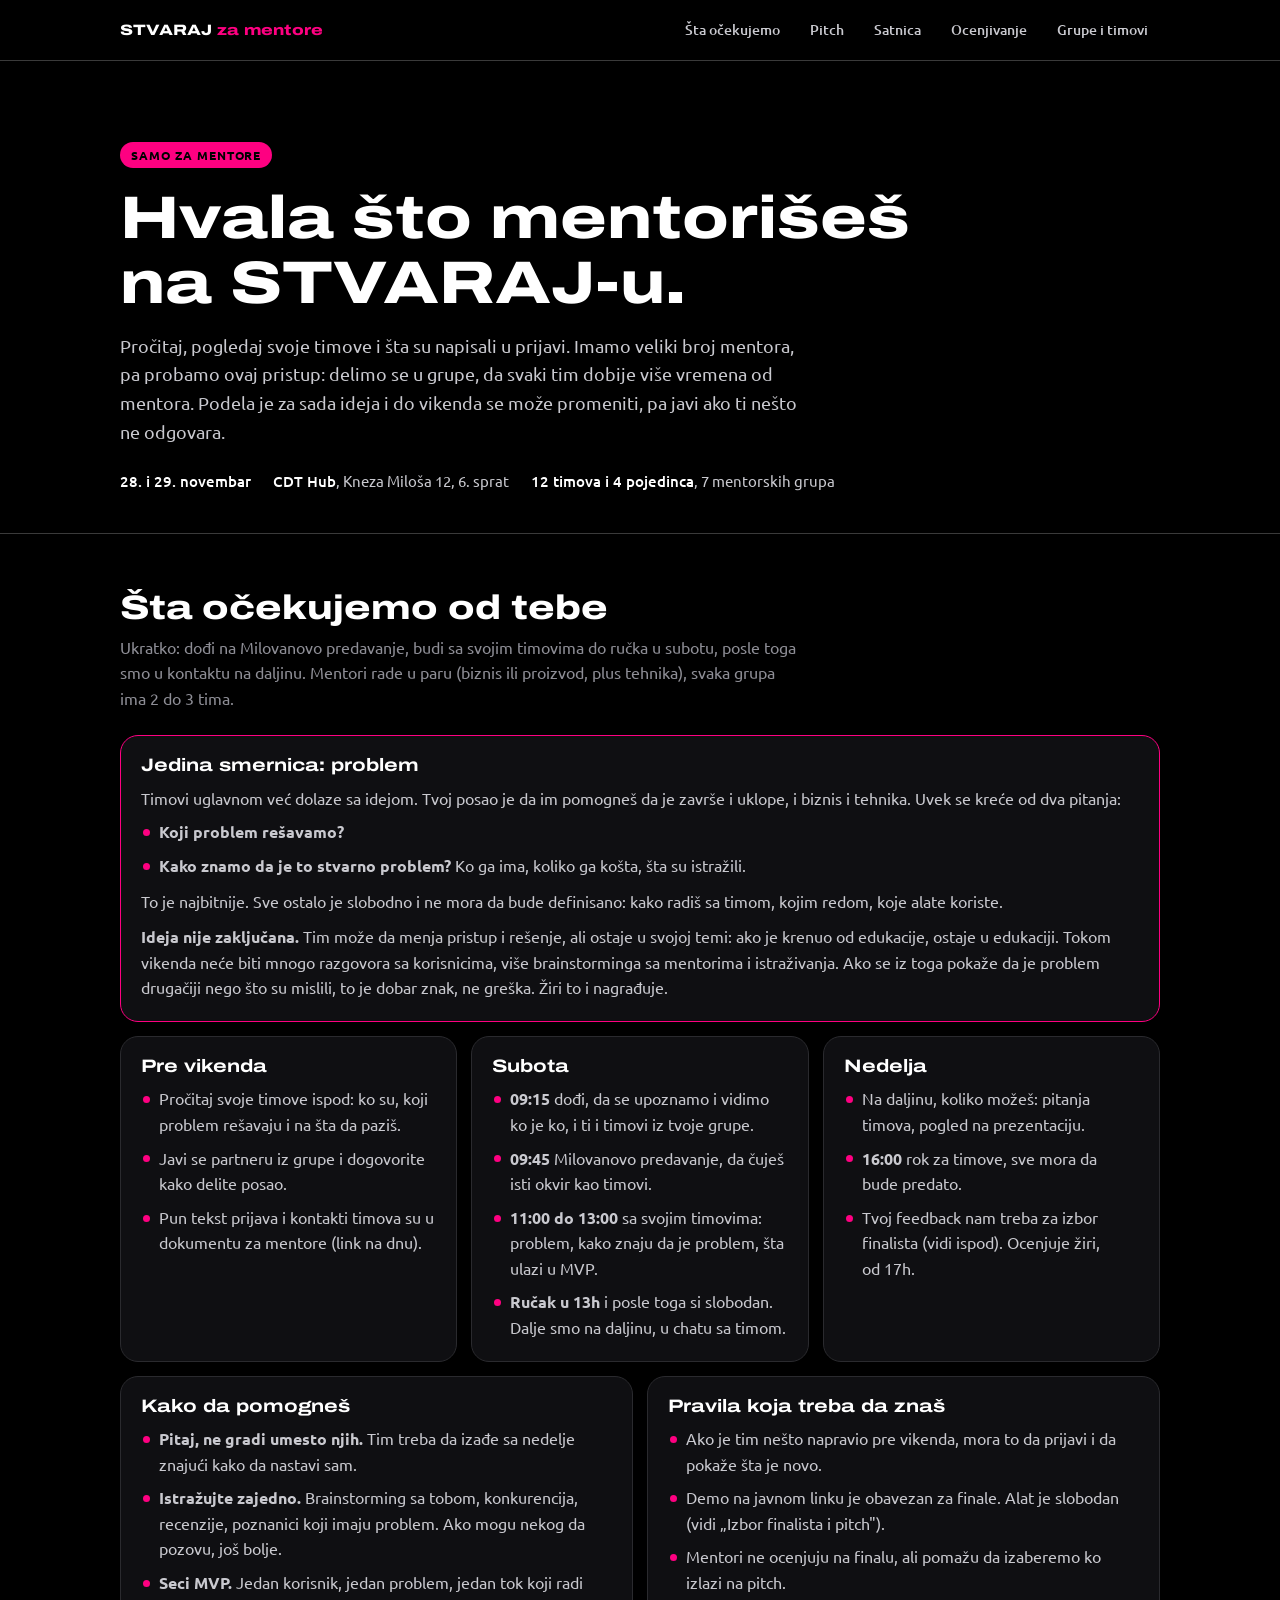
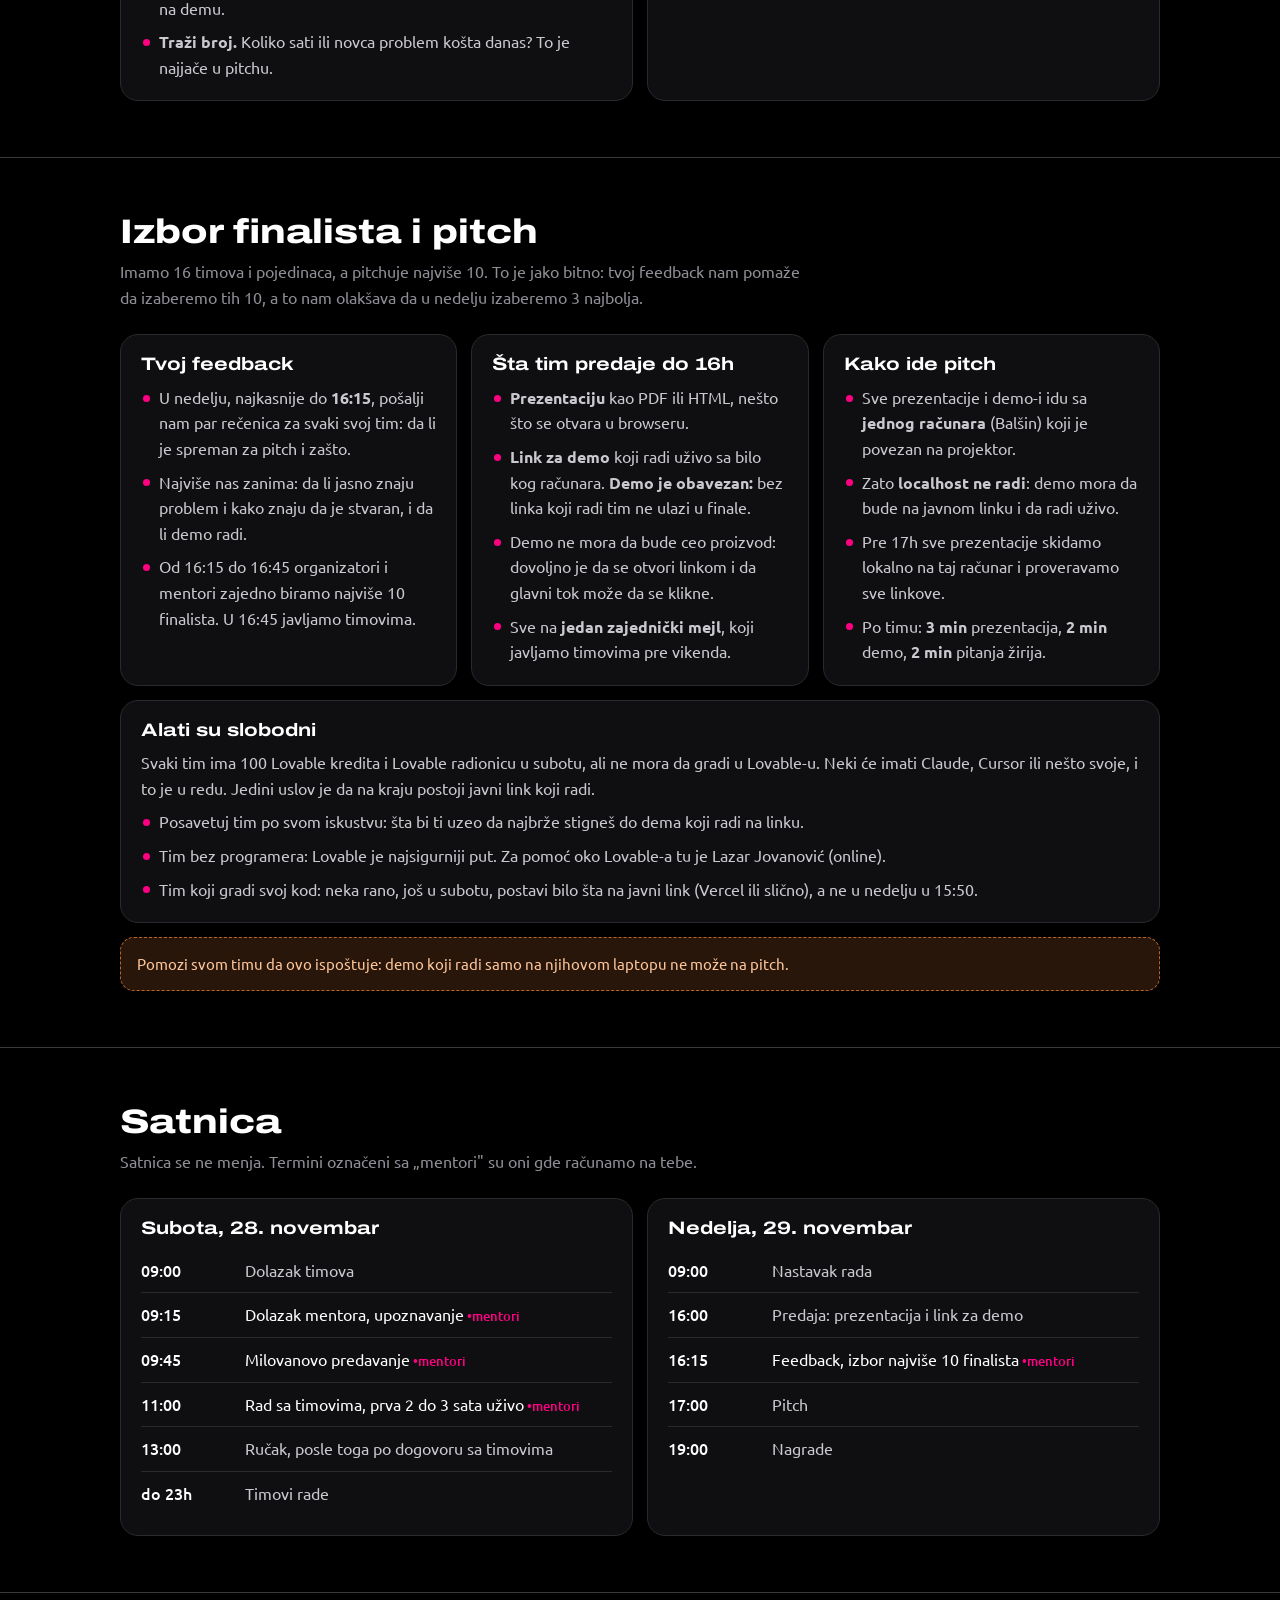
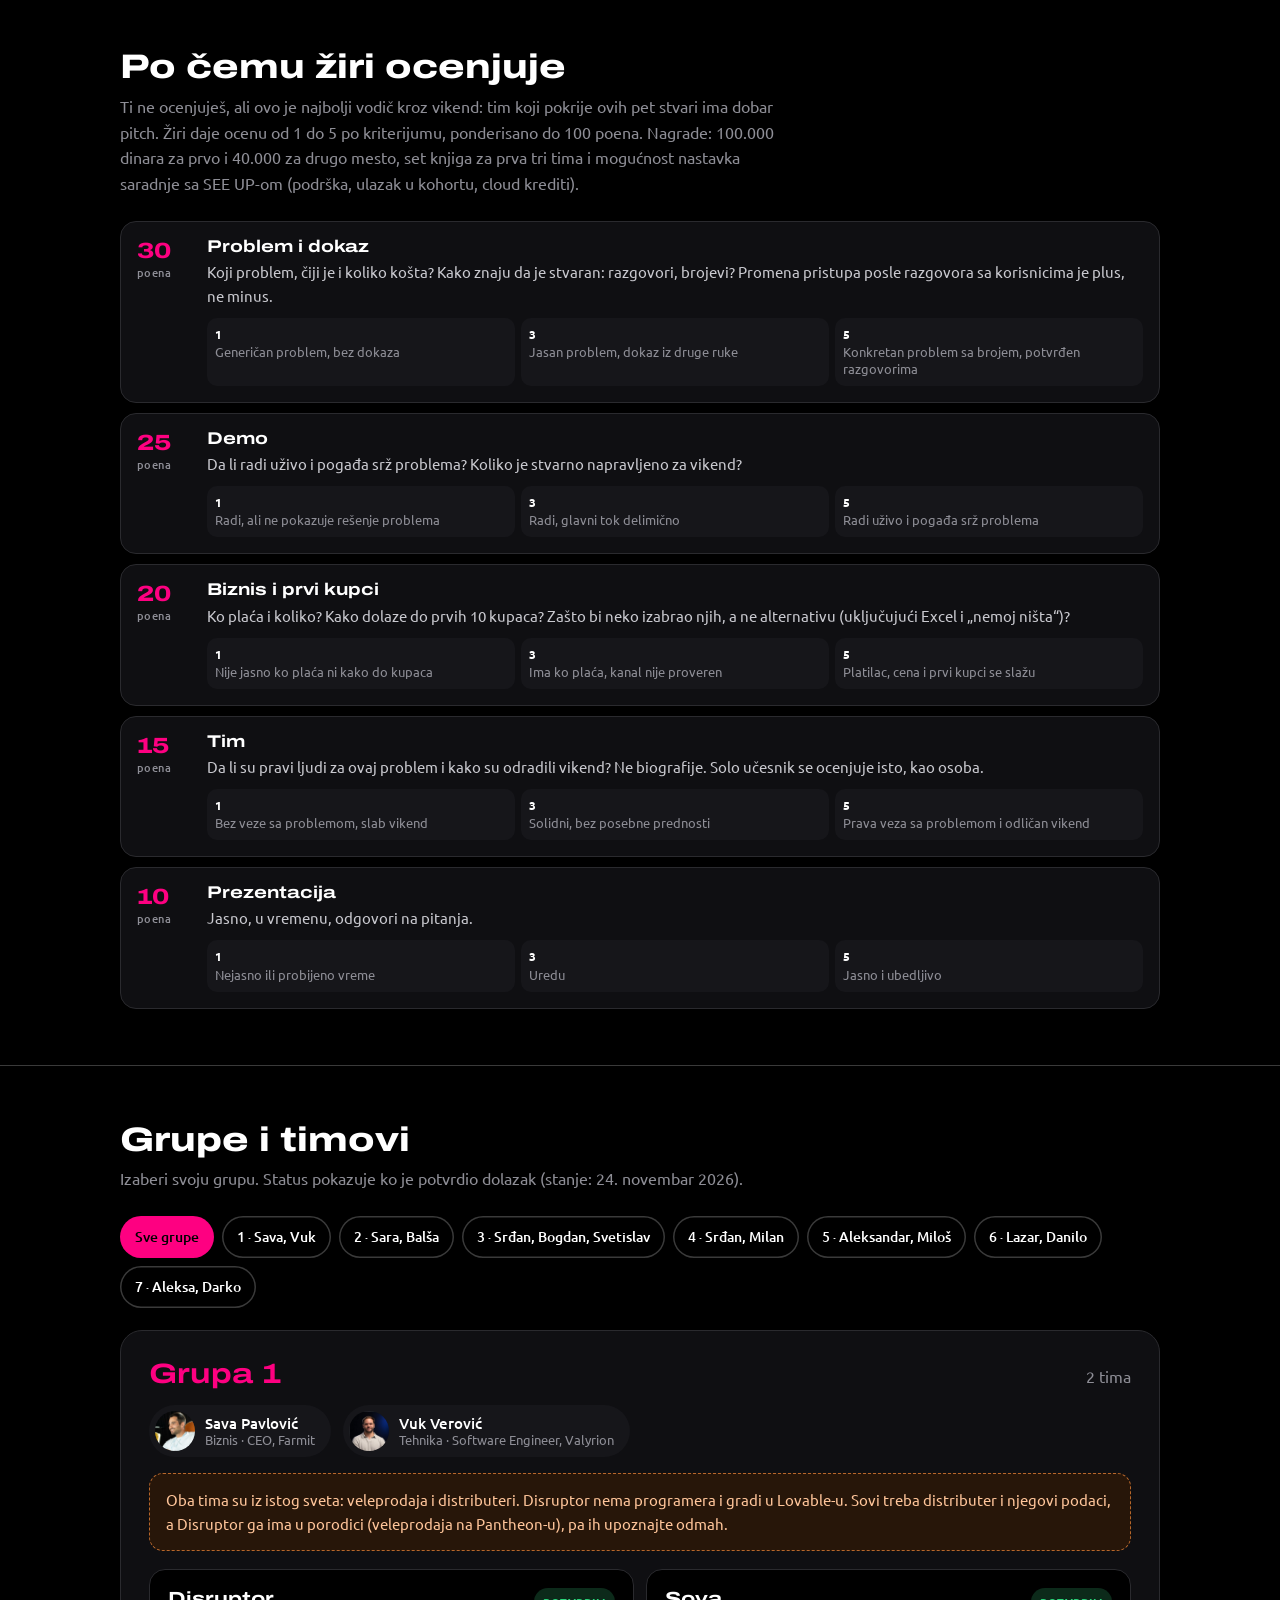
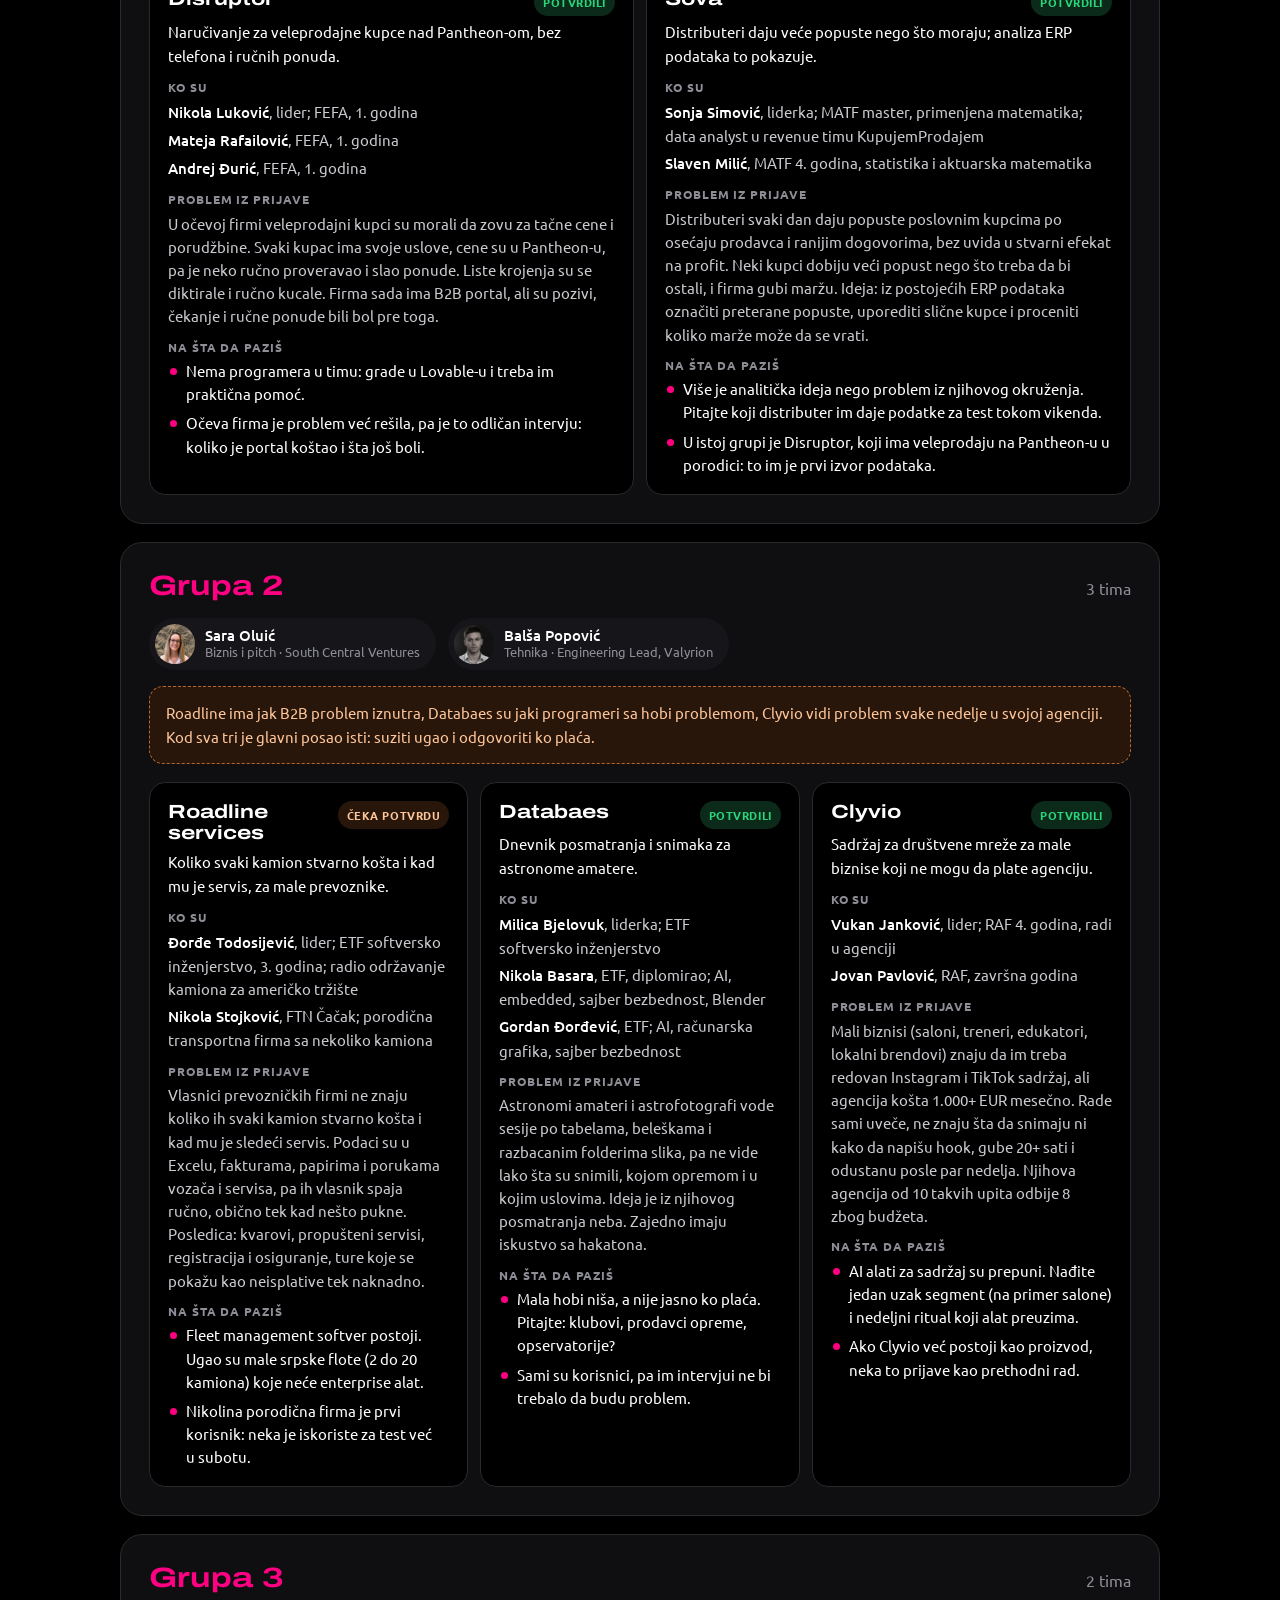
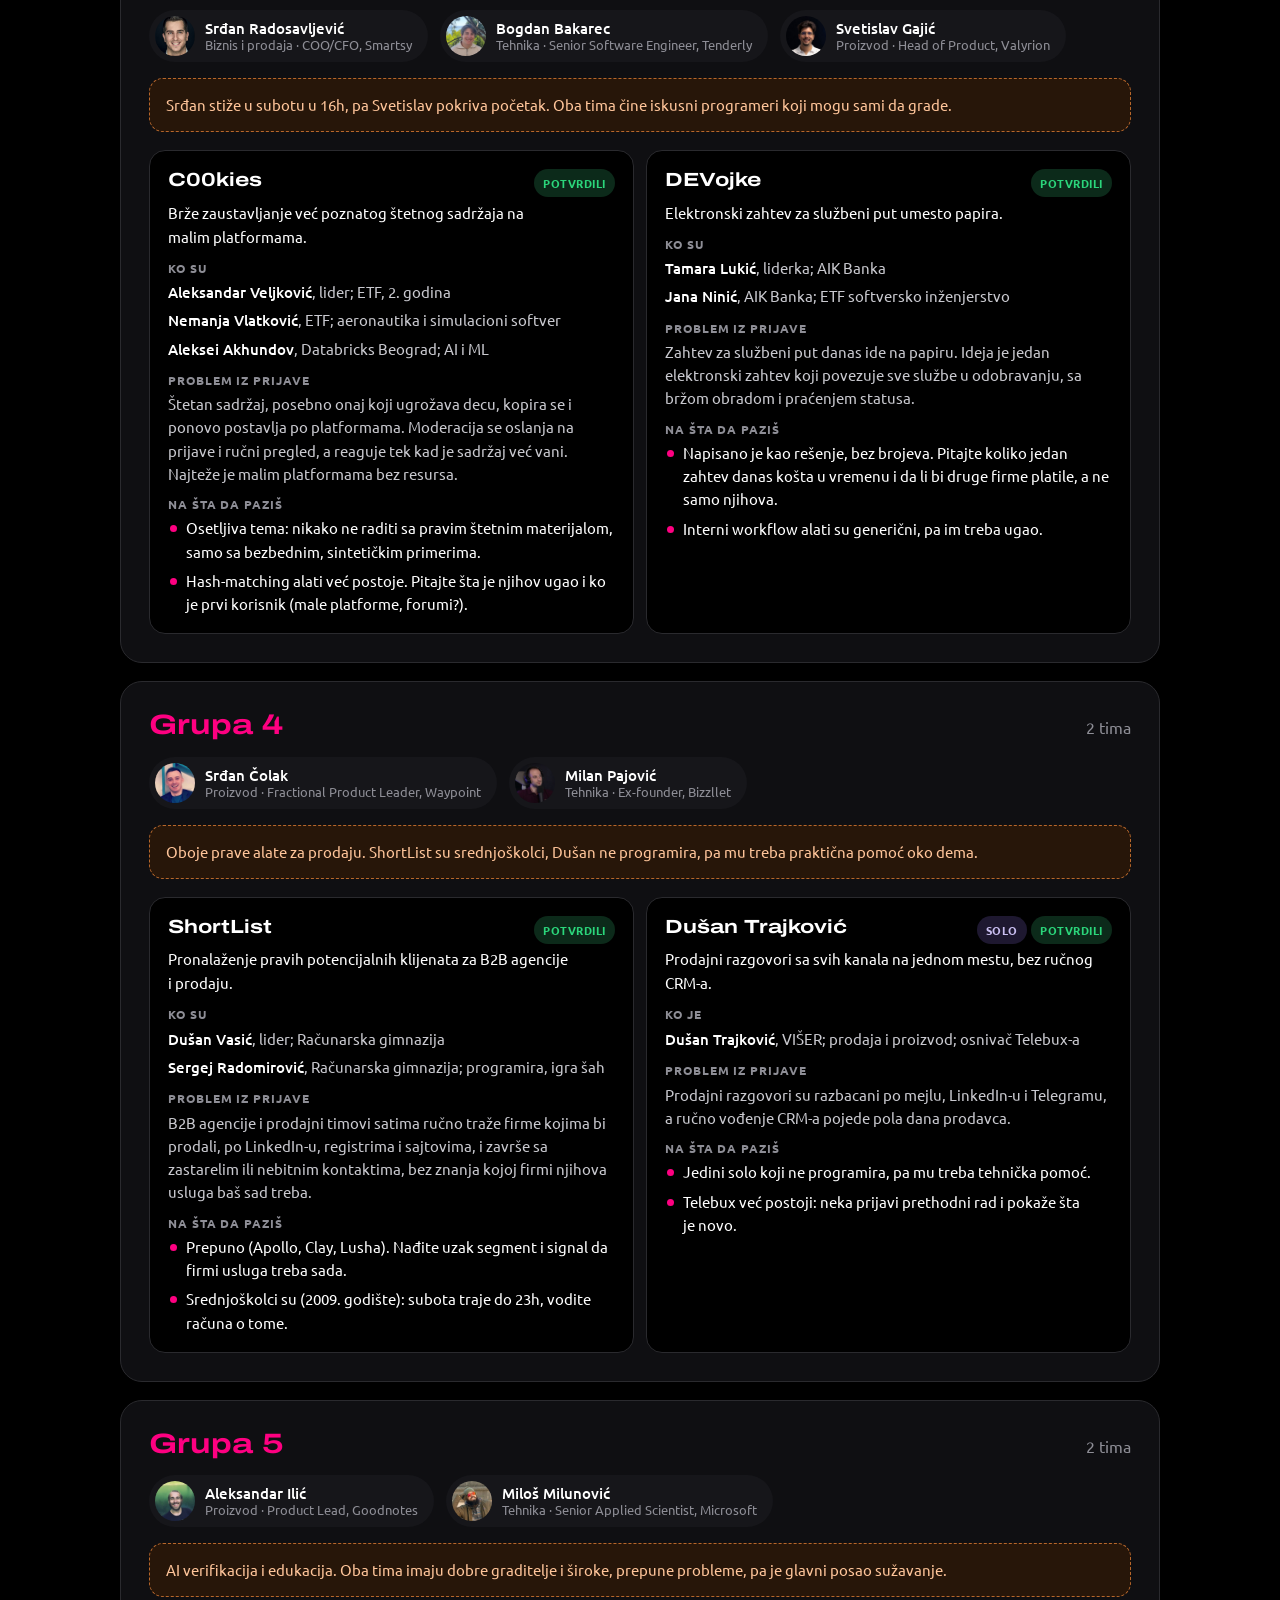
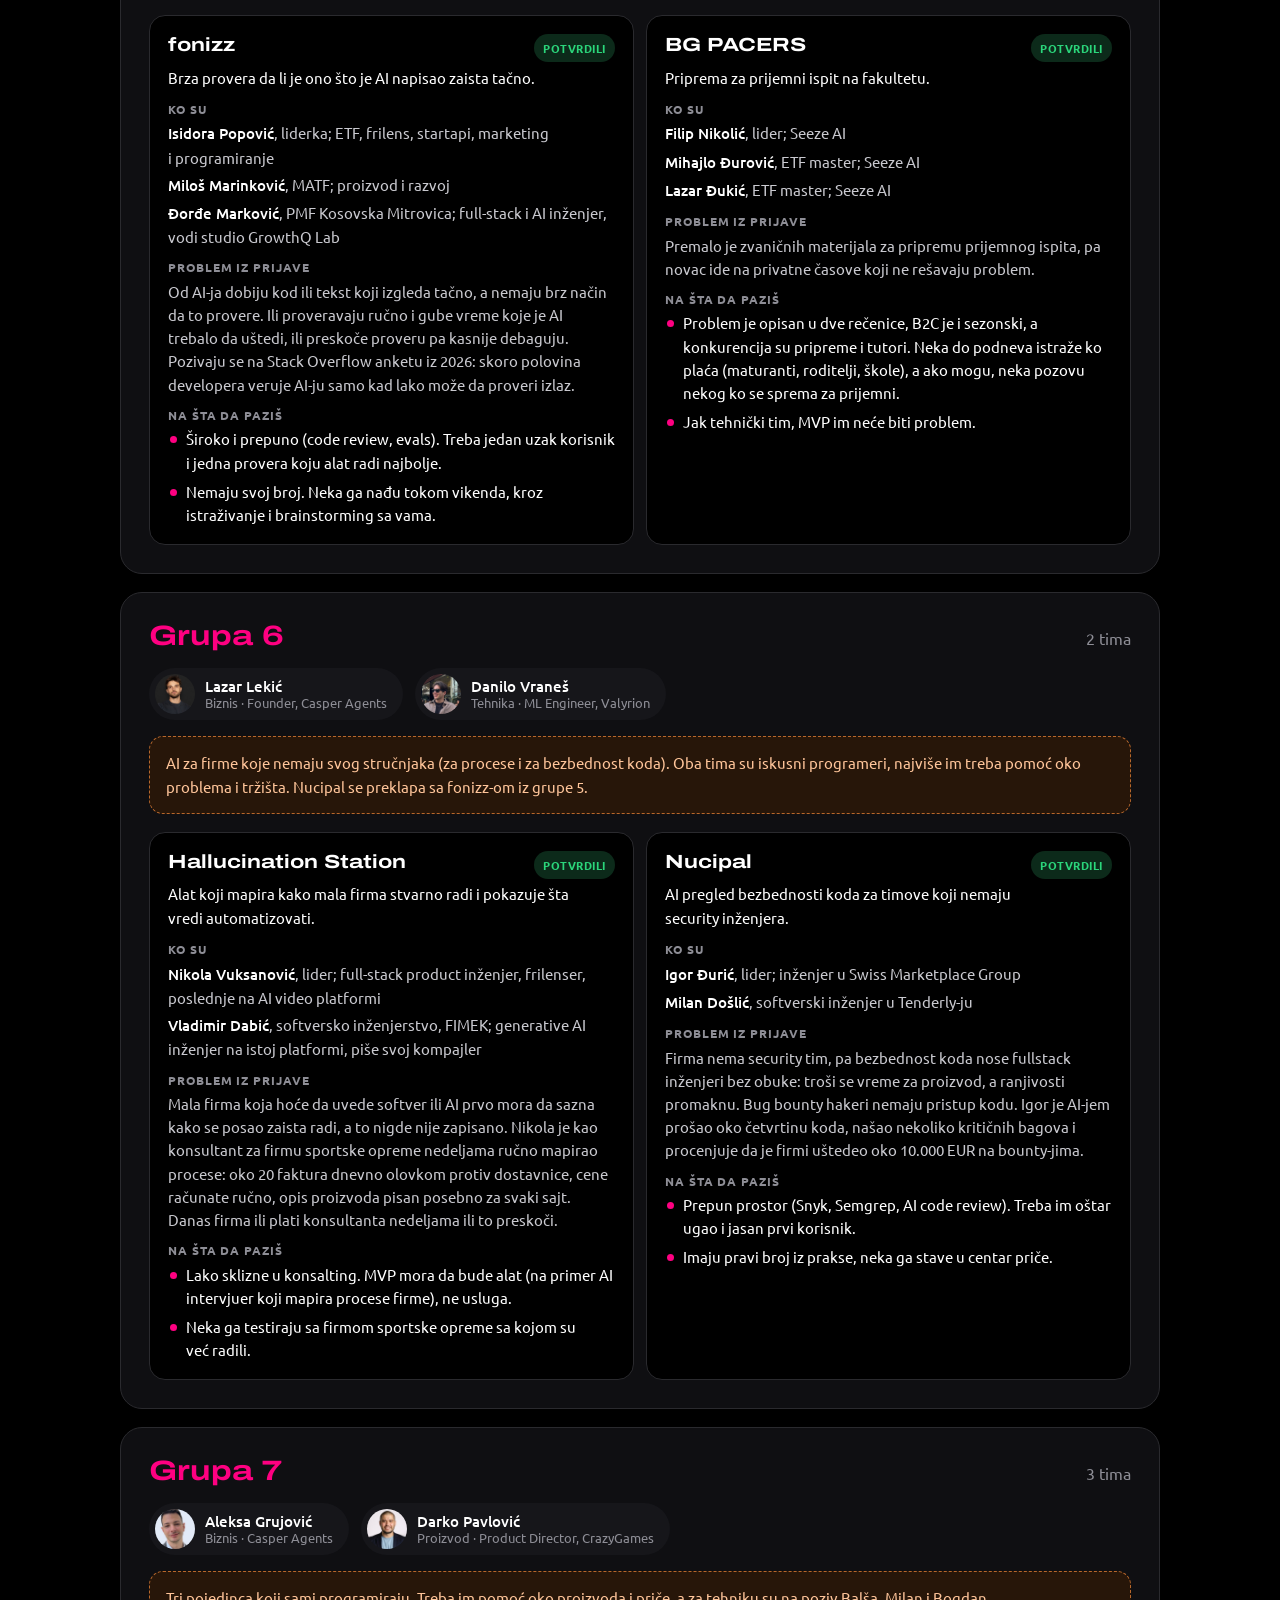
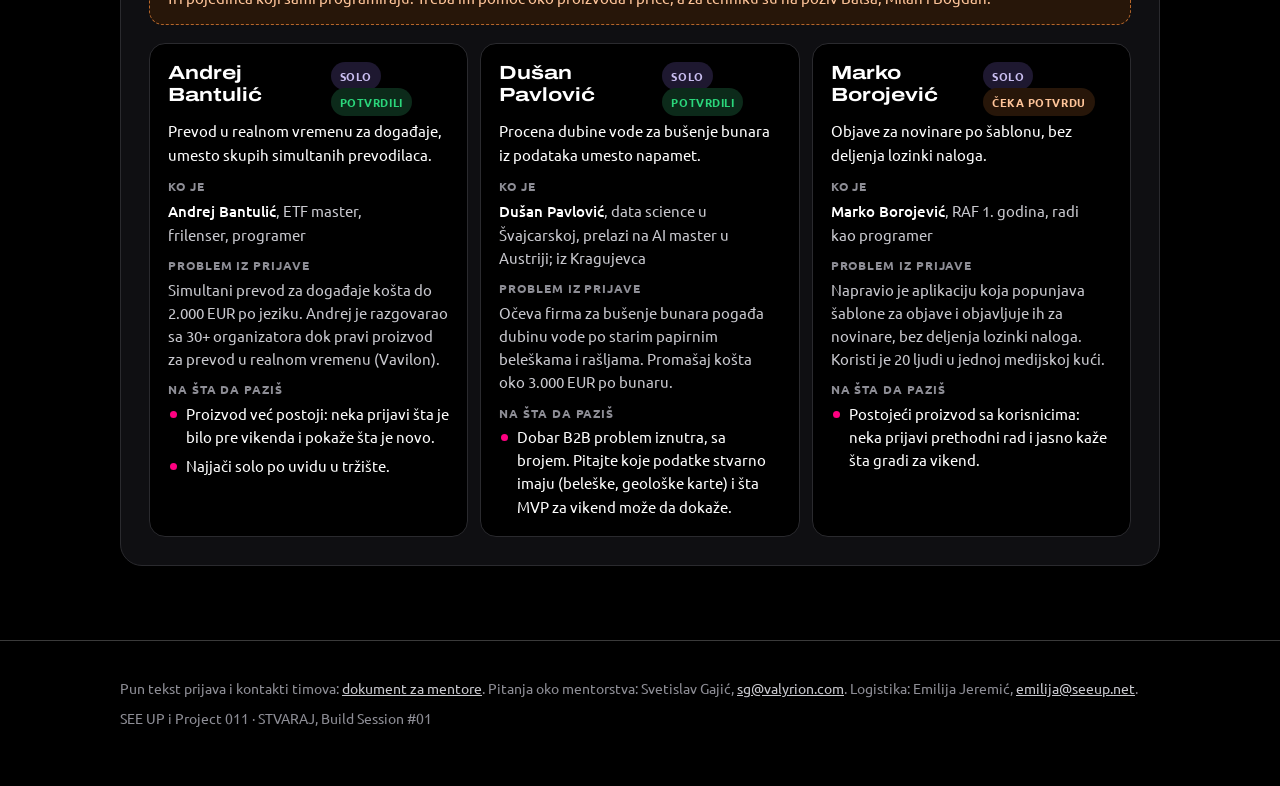
==== mentori.html @ 6eb30115 "Mentori: dolazak u 9:15 subotom da se upoznamo pre predavanja Co-Authored-By: Claude Opus 5.5 <norep" ====
<!doctype html>
<html lang="sr-Latn">
<head>
<meta charset="utf-8">
<meta name="viewport" content="width=device-width, initial-scale=1, viewport-fit=cover">
<title>STVARAJ · Za mentore</title>
<meta name="description" content="STVARAJ, SEE UP Build Session #01: šta se očekuje od mentora, satnica, grupe i timovi.">
<meta name="robots" content="noindex, nofollow">
<meta name="theme-color" content="#000000">
<link rel="preconnect" href="https://fonts.googleapis.com">
<link rel="preconnect" href="https://fonts.gstatic.com" crossorigin>
<link rel="stylesheet" href="https://fonts.googleapis.com/css2?family=Archivo:wdth,wght@100..125,700..800&family=Ubuntu:wght@400;500;700&display=swap">
<link rel="stylesheet" href="/stvaraj-interno.css">
</head>
<body>
<header class="traka">
  <div class="wrap">
    <a class="znak" href="#vrh">STVARAJ <span>za mentore</span></a>
    <nav aria-label="Sekcije">
      <a href="#ocekivanja">Šta očekujemo</a>
      <a href="#pitch">Pitch</a>
      <a href="#satnica">Satnica</a>
      <a href="#kriterijumi">Ocenjivanje</a>
      <a href="#grupe">Grupe i timovi</a>
    </nav>
  </div>
</header>

<main id="vrh">
  <div class="wrap hero">
    <span class="oznaka">Samo za mentore</span>
    <h1>Hvala što mentorišeš na STVARAJ-u.</h1>
    <p class="uvod">Pročitaj, pogledaj svoje timove i šta su napisali u prijavi. Imamo veliki broj mentora, pa probamo ovaj pristup: delimo se u grupe, da svaki tim dobije više vremena od mentora. Podela je za sada ideja i do vikenda se može promeniti, pa javi ako ti nešto ne odgovara.</p>
    <div class="cinjenice">
      <span><b>28. i 29. novembar</b></span>
      <span><b>CDT Hub</b>, Kneza Miloša 12, 6. sprat</span>
      <span><b>12 timova i 4 pojedinca</b>, 7 mentorskih grupa</span>
    </div>
  </div>

  <section class="sek" id="ocekivanja">
    <div class="wrap">
      <h2>Šta očekujemo od tebe</h2>
      <p class="pod">Ukratko: dođi na Milovanovo predavanje, budi sa svojim timovima do ručka u subotu, posle toga smo u kontaktu na daljinu. Mentori rade u paru (biznis ili proizvod, plus tehnika), svaka grupa ima 2 do 3 tima.</p>

      <div class="kartica" style="margin-bottom:14px;border-color:var(--pink)">
        <h3>Jedina smernica: problem</h3>
        <p>Timovi uglavnom već dolaze sa idejom. Tvoj posao je da im pomogneš da je završe i uklope, i biznis i tehnika. Uvek se kreće od dva pitanja:</p>
        <ul class="lista">
          <li><b>Koji problem rešavamo?</b></li>
          <li><b>Kako znamo da je to stvarno problem?</b> Ko ga ima, koliko ga košta, šta su istražili.</li>
        </ul>
        <p style="margin-top:10px">To je najbitnije. Sve ostalo je slobodno i ne mora da bude definisano: kako radiš sa timom, kojim redom, koje alate koriste.</p>
        <p style="margin-top:10px"><b>Ideja nije zaključana.</b> Tim može da menja pristup i rešenje, ali ostaje u svojoj temi: ako je krenuo od edukacije, ostaje u edukaciji. Tokom vikenda neće biti mnogo razgovora sa korisnicima, više brainstorminga sa mentorima i istraživanja. Ako se iz toga pokaže da je problem drugačiji nego što su mislili, to je dobar znak, ne greška. Žiri to i nagrađuje.</p>
      </div>

      <div class="mreza">
        <div class="kartica">
          <h3>Pre vikenda</h3>
          <ul class="lista">
            <li>Pročitaj svoje timove ispod: ko su, koji problem rešavaju i na šta da paziš.</li>
            <li>Javi se partneru iz grupe i dogovorite kako delite posao.</li>
            <li>Pun tekst prijava i kontakti timova su u dokumentu za mentore (link na dnu).</li>
          </ul>
        </div>
        <div class="kartica">
          <h3>Subota</h3>
          <ul class="lista">
            <li><b>09:15</b> dođi, da se upoznamo i vidimo ko je ko, i ti i timovi iz tvoje grupe.</li>
            <li><b>09:45</b> Milovanovo predavanje, da čuješ isti okvir kao timovi.</li>
            <li><b>11:00 do 13:00</b> sa svojim timovima: problem, kako znaju da je problem, šta ulazi u MVP.</li>
            <li><b>Ručak u 13h</b> i posle toga si slobodan. Dalje smo na daljinu, u chatu sa timom.</li>
          </ul>
        </div>
        <div class="kartica">
          <h3>Nedelja</h3>
          <ul class="lista">
            <li>Na daljinu, koliko možeš: pitanja timova, pogled na prezentaciju.</li>
            <li><b>16:00</b> rok za timove, sve mora da bude predato.</li>
            <li>Tvoj feedback nam treba za izbor finalista (vidi ispod). Ocenjuje žiri, od 17h.</li>
          </ul>
        </div>
      </div>

      <div class="mreza" style="margin-top:14px">
        <div class="kartica">
          <h3>Kako da pomogneš</h3>
          <ul class="lista">
            <li><b>Pitaj, ne gradi umesto njih.</b> Tim treba da izađe sa nedelje znajući kako da nastavi sam.</li>
            <li><b>Istražujte zajedno.</b> Brainstorming sa tobom, konkurencija, recenzije, poznanici koji imaju problem. Ako mogu nekog da pozovu, još bolje.</li>
            <li><b>Seci MVP.</b> Jedan korisnik, jedan problem, jedan tok koji radi na demu.</li>
            <li><b>Traži broj.</b> Koliko sati ili novca problem košta danas? To je najjače u pitchu.</li>
          </ul>
        </div>
        <div class="kartica">
          <h3>Pravila koja treba da znaš</h3>
          <ul class="lista">
            <li>Ako je tim nešto napravio pre vikenda, mora to da prijavi i da pokaže šta je novo.</li>
            <li>Demo na javnom linku je obavezan za finale. Alat je slobodan (vidi „Izbor finalista i pitch").</li>
            <li>Mentori ne ocenjuju na finalu, ali pomažu da izaberemo ko izlazi na pitch.</li>
          </ul>
        </div>
      </div>
    </div>
  </section>

  <section class="sek" id="pitch">
    <div class="wrap">
      <h2>Izbor finalista i pitch</h2>
      <p class="pod">Imamo 16 timova i pojedinaca, a pitchuje najviše 10. To je jako bitno: tvoj feedback nam pomaže da izaberemo tih 10, a to nam olakšava da u nedelju izaberemo 3 najbolja.</p>
      <div class="mreza">
        <div class="kartica">
          <h3>Tvoj feedback</h3>
          <ul class="lista">
            <li>U nedelju, najkasnije do <b>16:15</b>, pošalji nam par rečenica za svaki svoj tim: da li je spreman za pitch i zašto.</li>
            <li>Najviše nas zanima: da li jasno znaju problem i kako znaju da je stvaran, i da li demo radi.</li>
            <li>Od 16:15 do 16:45 organizatori i mentori zajedno biramo najviše 10 finalista. U 16:45 javljamo timovima.</li>
          </ul>
        </div>
        <div class="kartica">
          <h3>Šta tim predaje do 16h</h3>
          <ul class="lista">
            <li><b>Prezentaciju</b> kao PDF ili HTML, nešto što se otvara u browseru.</li>
            <li><b>Link za demo</b> koji radi uživo sa bilo kog računara. <b>Demo je obavezan:</b> bez linka koji radi tim ne ulazi u finale.</li>
            <li>Demo ne mora da bude ceo proizvod: dovoljno je da se otvori linkom i da glavni tok može da se klikne.</li>
            <li>Sve na <b>jedan zajednički mejl</b>, koji javljamo timovima pre vikenda.</li>
          </ul>
        </div>
        <div class="kartica">
          <h3>Kako ide pitch</h3>
          <ul class="lista">
            <li>Sve prezentacije i demo-i idu sa <b>jednog računara</b> (Balšin) koji je povezan na projektor.</li>
            <li>Zato <b>localhost ne radi</b>: demo mora da bude na javnom linku i da radi uživo.</li>
            <li>Pre 17h sve prezentacije skidamo lokalno na taj računar i proveravamo sve linkove.</li>
            <li>Po timu: <b>3 min</b> prezentacija, <b>2 min</b> demo, <b>2 min</b> pitanja žirija.</li>
          </ul>
        </div>
      </div>

      <div class="kartica" style="margin-top:14px">
        <h3>Alati su slobodni</h3>
        <p>Svaki tim ima 100 Lovable kredita i Lovable radionicu u subotu, ali ne mora da gradi u Lovable-u. Neki će imati Claude, Cursor ili nešto svoje, i to je u redu. Jedini uslov je da na kraju postoji javni link koji radi.</p>
        <ul class="lista">
          <li>Posavetuj tim po svom iskustvu: šta bi ti uzeo da najbrže stigneš do dema koji radi na linku.</li>
          <li>Tim bez programera: Lovable je najsigurniji put. Za pomoć oko Lovable-a tu je Lazar Jovanović (online).</li>
          <li>Tim koji gradi svoj kod: neka rano, još u subotu, postavi bilo šta na javni link (Vercel ili slično), a ne u nedelju u 15:50.</li>
        </ul>
      </div>
      <p class="napomena" style="margin-top:14px">Pomozi svom timu da ovo ispoštuje: demo koji radi samo na njihovom laptopu ne može na pitch.</p>
    </div>
  </section>

  <section class="sek" id="satnica">
    <div class="wrap">
      <h2>Satnica</h2>
      <p class="pod">Satnica se ne menja. Termini označeni sa „mentori" su oni gde računamo na tebe.</p>
      <div class="satnica">
        <div class="kartica">
          <h3>Subota, 28. novembar</h3>
          <ol>
            <li><time>09:00</time><span>Dolazak timova</span></li>
            <li><time>09:15</time><span class="mentor">Dolazak mentora, upoznavanje</span></li>
            <li><time>09:45</time><span class="mentor">Milovanovo predavanje</span></li>
            <li><time>11:00</time><span class="mentor">Rad sa timovima, prva 2 do 3 sata uživo</span></li>
            <li><time>13:00</time><span>Ručak, posle toga po dogovoru sa timovima</span></li>
            <li><time>do 23h</time><span>Timovi rade</span></li>
          </ol>
        </div>
        <div class="kartica">
          <h3>Nedelja, 29. novembar</h3>
          <ol>
            <li><time>09:00</time><span>Nastavak rada</span></li>
            <li><time>16:00</time><span>Predaja: prezentacija i link za demo</span></li>
            <li><time>16:15</time><span class="mentor">Feedback, izbor najviše 10 finalista</span></li>
            <li><time>17:00</time><span>Pitch</span></li>
            <li><time>19:00</time><span>Nagrade</span></li>
          </ol>
        </div>
      </div>
    </div>
  </section>

  <section class="sek" id="kriterijumi">
    <div class="wrap">
      <h2>Po čemu žiri ocenjuje</h2>
      <p class="pod">Ti ne ocenjuješ, ali ovo je najbolji vodič kroz vikend: tim koji pokrije ovih pet stvari ima dobar pitch. Žiri daje ocenu od 1 do 5 po kriterijumu, ponderisano do 100 poena. Nagrade: 100.000 dinara za prvo i 40.000 za drugo mesto, set knjiga za prva tri tima i mogućnost nastavka saradnje sa SEE UP-om (podrška, ulazak u kohortu, cloud krediti).</p>
      <div class="krit" id="krit"></div>
    </div>
  </section>

  <section class="sek" id="grupe">
    <div class="wrap">
      <h2>Grupe i timovi</h2>
      <p class="pod">Izaberi svoju grupu. Status pokazuje ko je potvrdio dolazak (stanje: <span id="azurirano"></span>).</p>
      <div class="cipovi" id="cipovi" role="group" aria-label="Izbor grupe"></div>
      <div id="lista-grupa"></div>
    </div>
  </section>
</main>

<footer class="podnozje">
  <div class="wrap">
    <p>Pun tekst prijava i kontakti timova: <a id="dok" href="#">dokument za mentore</a>. Pitanja oko mentorstva: Svetislav Gajić, <a href="mailto:sg@valyrion.com">sg@valyrion.com</a>. Logistika: Emilija Jeremić, <a href="mailto:emilija@seeup.net">emilija@seeup.net</a>.</p>
    <p style="margin-top:8px">SEE UP i Project 011 · STVARAJ, Build Session #01</p>
  </div>
</footer>

<script src="/stvaraj-podaci.js"></script>
<script>
(function(){
  var S = window.STVARAJ;
  function el(tag, cls, html){ var e=document.createElement(tag); if(cls) e.className=cls; if(html!=null) e.innerHTML=html; return e; }
  function esc(s){ return String(s).replace(/[&<>"]/g,function(c){return {"&":"&amp;","<":"&lt;",">":"&gt;",'"':"&quot;"}[c];}); }
  function inicijali(ime){ return ime.split(" ").map(function(d){return d[0];}).join("").slice(0,2); }

  document.getElementById("azurirano").textContent = S.azurirano;
  document.getElementById("dok").href = S.dokument;

  // kriterijumi
  var krit = document.getElementById("krit");
  S.kriterijumi.forEach(function(k){
    var r = el("div","krit-red");
    r.innerHTML = '<div class="tezina">'+k.tezina+'<small>poena</small></div>'+
      '<div><h3>'+esc(k.naziv)+'</h3><p>'+esc(k.pitanje)+'</p>'+
      '<div class="skala"><span><b>1</b>'+esc(k.skala[0])+'</span><span><b>3</b>'+esc(k.skala[1])+'</span><span><b>5</b>'+esc(k.skala[2])+'</span></div></div>';
    krit.appendChild(r);
  });

  // grupe
  var lista = document.getElementById("lista-grupa");
  var cipovi = document.getElementById("cipovi");
  var kartice = {};

  function mentorK(slug){
    var m = S.mentori[slug];
    var k = el("div","mentor-k");
    var img = new Image(); img.alt=""; img.loading="lazy"; img.src="/ljudi-"+slug+".jpg";
    img.onerror=function(){ var i=el("span","inic",esc(inicijali(m.ime))); img.replaceWith(i); };
    k.appendChild(img);
    k.appendChild(el("div",null,"<b>"+esc(m.ime)+"</b><small>"+esc(m.oblast)+" · "+esc(m.uloga)+"</small>"));
    return k;
  }

  function timK(id){
    var t = S.timovi[id];
    var k = el("article","tim");
    var bedzevi = (t.solo?'<span class="bedz solo">solo</span> ':'')+
      (t.status==="potvrdjeno"?'<span class="bedz ok">potvrdili</span>':'<span class="bedz ceka">čeka potvrdu</span>');
    var clanovi = t.clanovi.map(function(c){ return '<p class="clan"><b>'+esc(c[0])+'</b>, '+esc(c[1])+'</p>'; }).join("");
    k.innerHTML = '<div class="tim-glava"><h4>'+esc(t.naziv)+'</h4><div>'+bedzevi+'</div></div>'+
      '<p class="kratko">'+esc(t.kratko)+'</p>'+
      '<h5>'+(t.solo?'Ko je':'Ko su')+'</h5>'+clanovi+
      '<h5>Problem iz prijave</h5><p class="problem">'+esc(t.problem)+'</p>'+
      '<h5>Na šta da paziš</h5><ul class="lista">'+t.pazite.map(function(p){return "<li>"+esc(p)+"</li>";}).join("")+'</ul>';
    return k;
  }

  S.grupe.forEach(function(g){
    var sek = el("section","grupa"); sek.id = "grupa-"+g.br;
    var imena = g.mentori.map(function(s){ return S.mentori[s].ime.split(" ")[0]; });
    var glava = el("div","grupa-glava");
    glava.innerHTML = '<h3><span>Grupa '+g.br+'</span></h3><p style="color:var(--tekst-3)">'+g.timovi.length+(g.timovi.length===1?' tim':' tima')+'</p>';
    sek.appendChild(glava);
    var m = el("div","mentori"); g.mentori.forEach(function(s){ m.appendChild(mentorK(s)); }); sek.appendChild(m);
    if(g.napomena) sek.appendChild(el("p","napomena",esc(g.napomena)));
    var t = el("div","timovi"); g.timovi.forEach(function(id){ t.appendChild(timK(id)); }); sek.appendChild(t);
    lista.appendChild(sek);
    kartice[g.br] = sek;

    var c = el("button","cip", g.br+" · "+esc(imena.join(", ")));
    c.type="button"; c.dataset.g=g.br; cipovi.appendChild(c);
  });
  var sve = el("button","cip","Sve grupe"); sve.type="button"; sve.dataset.g="sve"; cipovi.insertBefore(sve, cipovi.firstChild);

  function izaberi(g, skroluj){
    Array.prototype.forEach.call(cipovi.children,function(c){ c.setAttribute("aria-pressed", String(c.dataset.g===String(g))); });
    Object.keys(kartice).forEach(function(br){ kartice[br].hidden = (g!=="sve" && String(br)!==String(g)); });
    try{ history.replaceState(null,"", g==="sve" ? location.pathname : location.pathname+"?g="+g); }catch(e){}
    if(skroluj) document.getElementById("grupe").scrollIntoView();
  }
  cipovi.addEventListener("click",function(e){ var b=e.target.closest(".cip"); if(b) izaberi(b.dataset.g,false); });
  var q = new URLSearchParams(location.search).get("g");
  if(q && kartice[q]) izaberi(q, true); else izaberi("sve", false);
})();
</script>
</body>
</html>
---- stvaraj-interno.css ----
/* STVARAJ interne stranice (mentori, ziri). Prati tokene glavnog sajta. */
:root{
  --crna:#000;--bela:#fff;--ploca:#0F0F12;--ploca-ivica:#2A2A2E;--linija:#3A3A3A;
  --tekst-2:#C9C9CF;--tekst-3:#8E8E96;
  --pink:#FE0081;--pink-hover:#FF4DA6;--violet:#62509F;--narandza:#F68A3B;--zuta-poz:#271609;--zuta-tekst:#FFC59A;
  --zelena:#2BD67B;--zelena-poz:#0C2A1A;
  --fokus:#F68A3B;
  --f-naslov:"Archivo","Arial Black",sans-serif;--f-tekst:"Ubuntu",system-ui,sans-serif;
  --gutter:clamp(16px,4vw,32px);
}
*,*::before,*::after{box-sizing:border-box}
[hidden]{display:none!important}
html{-webkit-text-size-adjust:100%;scroll-padding-top:84px}
@media (prefers-reduced-motion:no-preference){html{scroll-behavior:smooth}}
body{margin:0;background:var(--crna);color:var(--bela);font:400 16px/1.6 var(--f-tekst);-webkit-font-smoothing:antialiased}
h1,h2,h3,h4,p,ul,ol,figure{margin:0}
ul,ol{padding:0;list-style:none}
h1,h2,h3{font-family:var(--f-naslov);font-stretch:125%;font-weight:800;text-wrap:balance;line-height:1.08}
h3{font-weight:700}
p,li{text-wrap:pretty}
a{color:inherit}
:focus-visible{outline:3px solid var(--fokus);outline-offset:3px}
.wrap{max-width:calc(1040px + 2*var(--gutter));margin:0 auto;padding:0 var(--gutter)}

/* traka */
.traka{position:sticky;top:0;z-index:20;background:rgba(0,0,0,.86);backdrop-filter:blur(10px);-webkit-backdrop-filter:blur(10px);border-bottom:1px solid var(--linija)}
.traka .wrap{display:flex;align-items:center;justify-content:space-between;gap:16px;min-height:60px}
.znak{font:800 15px/1 var(--f-naslov);font-stretch:125%;text-decoration:none;white-space:nowrap}
.znak span{color:var(--pink)}
.traka nav{display:flex;gap:6px;overflow-x:auto;scrollbar-width:none}
.traka nav::-webkit-scrollbar{display:none}
.traka nav a{flex:none;font:500 14px/1 var(--f-tekst);text-decoration:none;color:var(--tekst-2);padding:10px 12px;border-radius:30px}
.traka nav a:hover{color:#fff;background:var(--ploca)}

/* hero */
.hero{padding-top:clamp(40px,7vw,80px);padding-bottom:clamp(28px,4vw,40px)}
.oznaka{display:inline-block;font:700 12px/1 var(--f-tekst);letter-spacing:.08em;text-transform:uppercase;color:#000;background:var(--pink);padding:7px 11px;border-radius:30px;margin-bottom:18px}
.hero h1{font-size:clamp(34px,6vw,60px)}
.hero .uvod{margin-top:16px;max-width:680px;color:var(--tekst-2);font-size:clamp(16px,1.6vw,18px)}
.cinjenice{display:flex;flex-wrap:wrap;gap:8px 22px;margin-top:22px;color:var(--tekst-2);font-size:15px}
.cinjenice b{color:#fff;font-weight:500}

/* sekcije */
section.sek{padding:clamp(32px,5vw,56px) 0;border-top:1px solid var(--linija)}
.sek h2{font-size:clamp(24px,3.4vw,34px);margin-bottom:8px}
.sek .pod{color:var(--tekst-3);margin-bottom:24px;max-width:680px}
.mreza{display:grid;gap:14px;grid-template-columns:repeat(auto-fit,minmax(min(100%,300px),1fr))}
.kartica{background:var(--ploca);border:1px solid var(--ploca-ivica);border-radius:18px;padding:20px}
.kartica h3{font-size:18px;margin-bottom:10px}
.kartica p,.kartica li{color:var(--tekst-2)}
.lista li{position:relative;padding-left:18px;margin-top:8px}
.lista li::before{content:"";position:absolute;left:2px;top:.62em;width:7px;height:7px;border-radius:50%;background:var(--pink)}
.napomena{background:var(--zuta-poz);border:1px dashed rgba(246,138,59,.7);color:var(--zuta-tekst);border-radius:14px;padding:14px 16px;font-size:15px}

/* satnica */
.satnica{display:grid;gap:14px;grid-template-columns:repeat(auto-fit,minmax(min(100%,320px),1fr))}
.satnica ol li{display:grid;grid-template-columns:92px 1fr;gap:12px;padding:9px 0;border-top:1px solid var(--ploca-ivica);color:var(--tekst-2)}
.satnica ol li:first-child{border-top:0}
.satnica time{font-variant-numeric:tabular-nums;color:#fff;font-weight:500}
.satnica .mentor{color:#fff}
.satnica .mentor::after{content:" \2022 mentori";color:var(--pink);font-size:13px;font-weight:500}

/* kriterijumi */
.krit{display:grid;gap:10px}
.krit-red{display:grid;grid-template-columns:56px 1fr;gap:14px;align-items:start;background:var(--ploca);border:1px solid var(--ploca-ivica);border-radius:16px;padding:16px}
.tezina{font:800 22px/1 var(--f-naslov);font-stretch:125%;color:var(--pink);padding-top:2px}
.tezina small{display:block;font:500 11px/1.2 var(--f-tekst);color:var(--tekst-3);margin-top:4px;letter-spacing:.04em}
.krit-red h3{font-size:17px}
.krit-red p{color:var(--tekst-2);margin-top:4px;font-size:15px}
.skala{display:grid;grid-template-columns:repeat(3,1fr);gap:6px;margin-top:10px}
.skala span{font-size:12.5px;line-height:1.35;color:var(--tekst-3);background:#16161A;border-radius:10px;padding:8px}
.skala b{display:block;color:#fff;font-weight:700;font-size:12px;margin-bottom:2px}
@media (max-width:560px){.skala{grid-template-columns:1fr}}

/* filteri */
.cipovi{display:flex;flex-wrap:wrap;gap:8px;margin-bottom:22px}
.cip{font:500 14px/1 var(--f-tekst);color:#fff;background:transparent;border:0;box-shadow:inset 0 0 0 1.5px var(--linija);border-radius:30px;padding:11px 15px;min-height:42px;cursor:pointer}
.cip:hover{box-shadow:inset 0 0 0 1.5px #fff}
.cip[aria-pressed="true"]{background:var(--pink);color:#000;box-shadow:none}

/* grupe */
.grupa{background:var(--ploca);border:1px solid var(--ploca-ivica);border-radius:22px;padding:clamp(18px,3vw,28px);margin-bottom:18px}
.grupa-glava{display:flex;flex-wrap:wrap;align-items:baseline;justify-content:space-between;gap:8px 16px;margin-bottom:16px}
.grupa-glava h3{font-size:clamp(22px,3vw,28px)}
.grupa-glava h3 span{color:var(--pink)}
.mentori{display:flex;flex-wrap:wrap;gap:12px;margin-bottom:16px}
.mentor-k{display:flex;align-items:center;gap:10px;background:#16161A;border-radius:40px;padding:6px 16px 6px 6px}
.mentor-k img,.mentor-k .inic{width:40px;height:40px;border-radius:50%;object-fit:cover;flex:none;background:var(--violet);display:grid;place-items:center;font:700 14px/1 var(--f-tekst)}
.mentor-k b{display:block;font-weight:500;font-size:15px;line-height:1.2}
.mentor-k small{display:block;color:var(--tekst-3);font-size:12.5px;line-height:1.3}
.grupa .napomena{margin-bottom:18px}
.timovi{display:grid;gap:12px;grid-template-columns:repeat(auto-fit,minmax(min(100%,300px),1fr))}
.tim{background:#000;border:1px solid var(--ploca-ivica);border-radius:16px;padding:18px}
.tim-glava{display:flex;align-items:flex-start;justify-content:space-between;gap:10px;margin-bottom:6px}
.tim h4{font:700 19px/1.15 var(--f-naslov);font-stretch:125%;margin:0}
.bedz{flex:none;font:700 11px/1 var(--f-tekst);letter-spacing:.05em;text-transform:uppercase;padding:6px 9px;border-radius:30px;white-space:nowrap}
.bedz.ok{background:var(--zelena-poz);color:var(--zelena)}
.bedz.ceka{background:var(--zuta-poz);color:var(--zuta-tekst)}
.bedz.solo{background:#1E1830;color:#C9BEF0}
.tim .kratko{color:#fff;font-size:15px;margin-bottom:12px}
.tim h5{font:700 11.5px/1 var(--f-tekst);letter-spacing:.08em;text-transform:uppercase;color:var(--tekst-3);margin:14px 0 6px}
.tim .clan{font-size:14.5px;color:var(--tekst-2);margin-top:4px}
.tim .clan b{color:#fff;font-weight:500}
.tim .problem{font-size:14.5px;color:var(--tekst-2)}
.tim .lista li{font-size:14.5px;margin-top:6px}

/* dugmad */
.btn{display:inline-flex;align-items:center;justify-content:center;gap:8px;min-height:46px;background:var(--pink);color:#000;font:700 14px/1 var(--f-tekst);letter-spacing:.05em;text-transform:uppercase;border:0;border-radius:30px;padding:14px 22px;cursor:pointer;text-decoration:none}
.btn:hover{background:var(--pink-hover)}
.btn.sek-btn{background:transparent;color:#fff;box-shadow:inset 0 0 0 1.5px var(--linija);text-transform:none;letter-spacing:0;font-weight:500}
.btn.sek-btn:hover{box-shadow:inset 0 0 0 1.5px #fff}

.podnozje{padding:36px 0 56px;border-top:1px solid var(--linija);color:var(--tekst-3);font-size:14px}
.podnozje a{color:var(--tekst-2)}
@media print{
  body{background:#fff;color:#000}
  .traka,.cipovi,.btn,.podnozje{display:none!important}
  .grupa,.tim,.kartica,.krit-red{background:#fff;border-color:#bbb;break-inside:avoid}
  .kartica p,.kartica li,.tim .problem,.tim .clan,.krit-red p,.skala span{color:#222}
}
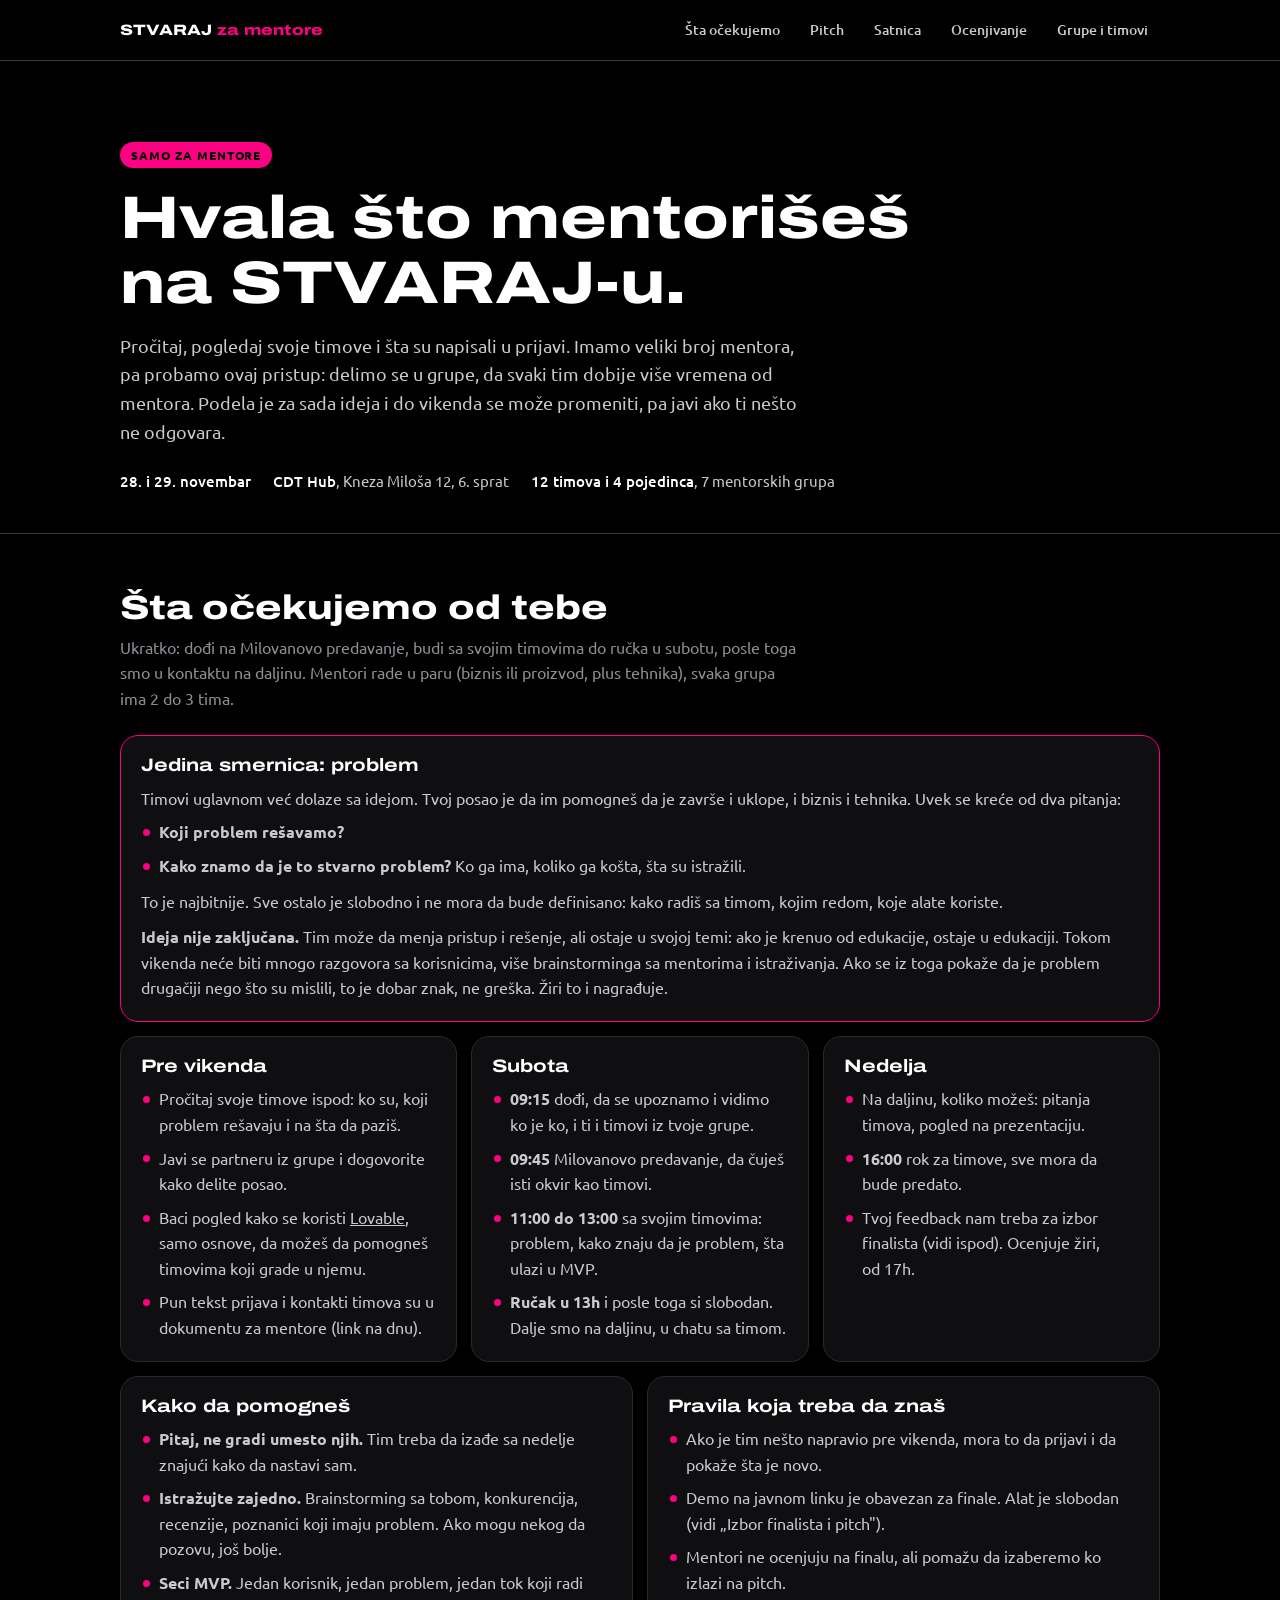
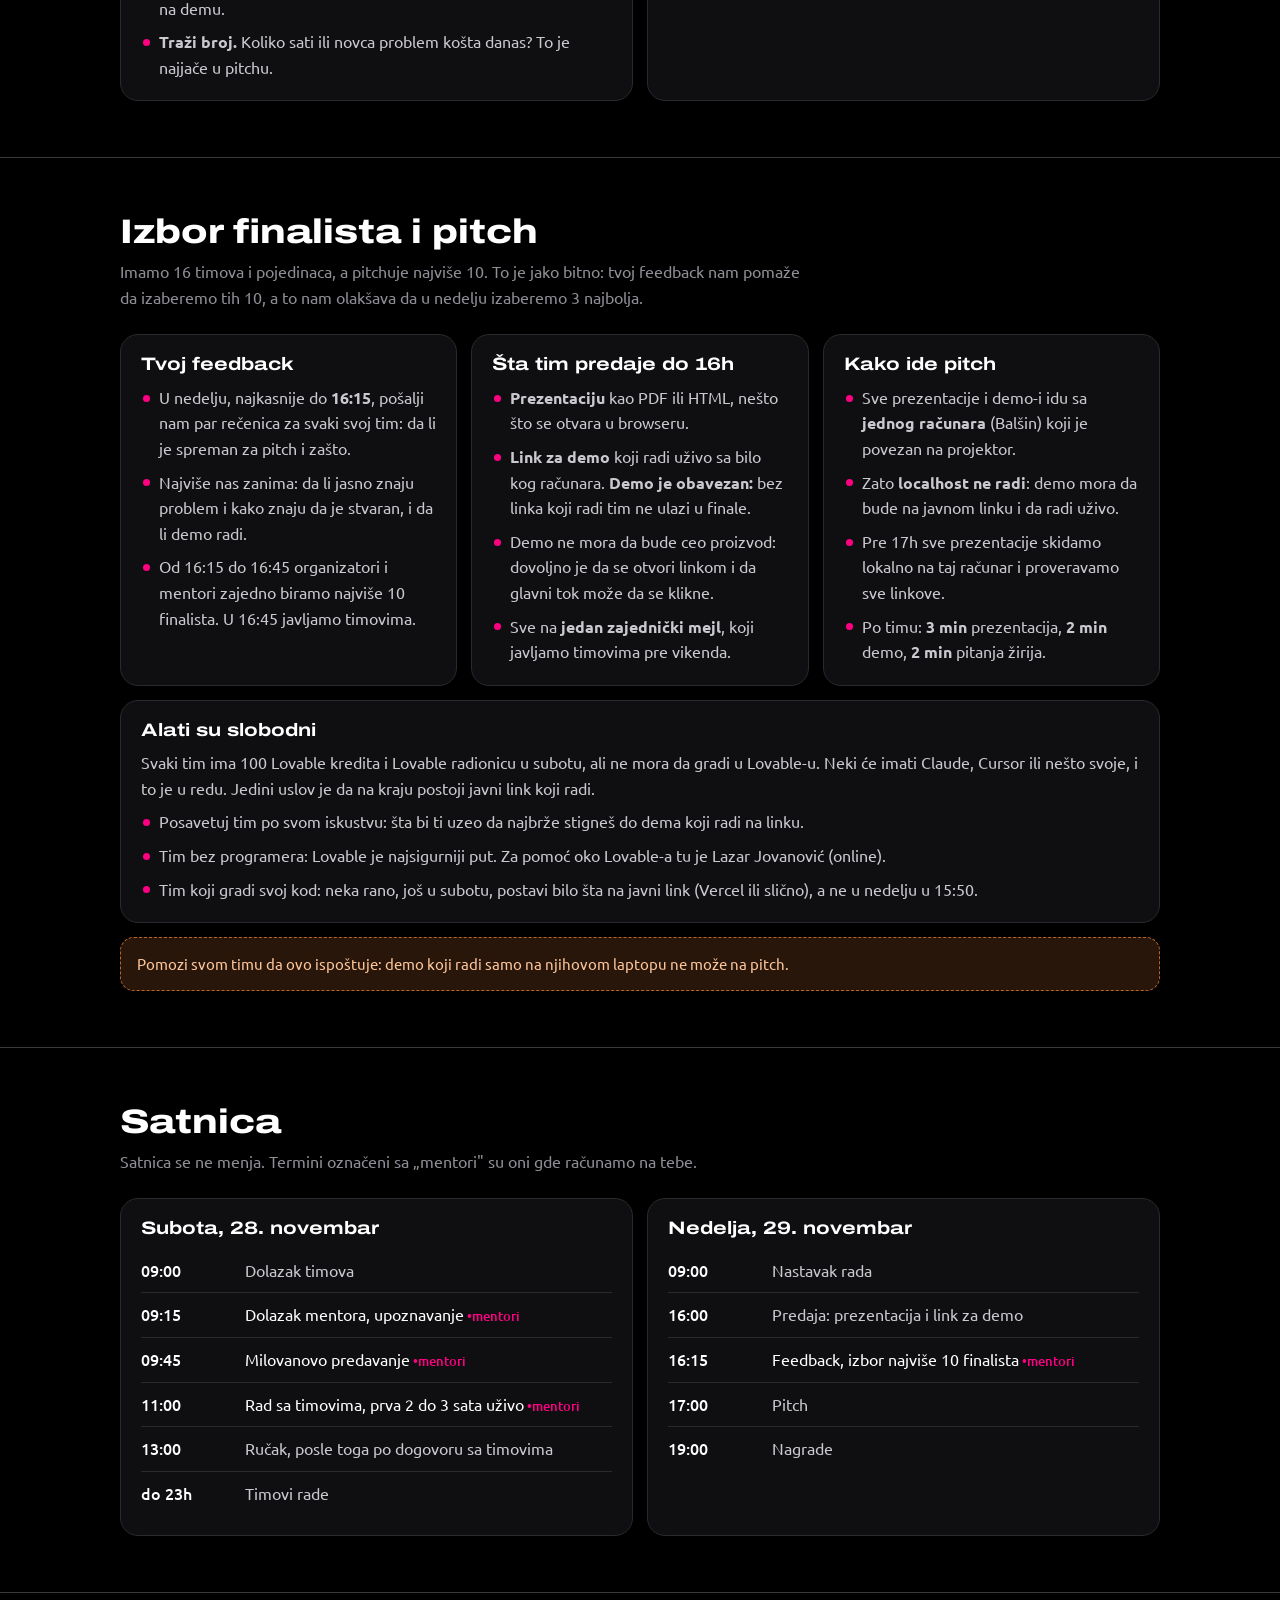
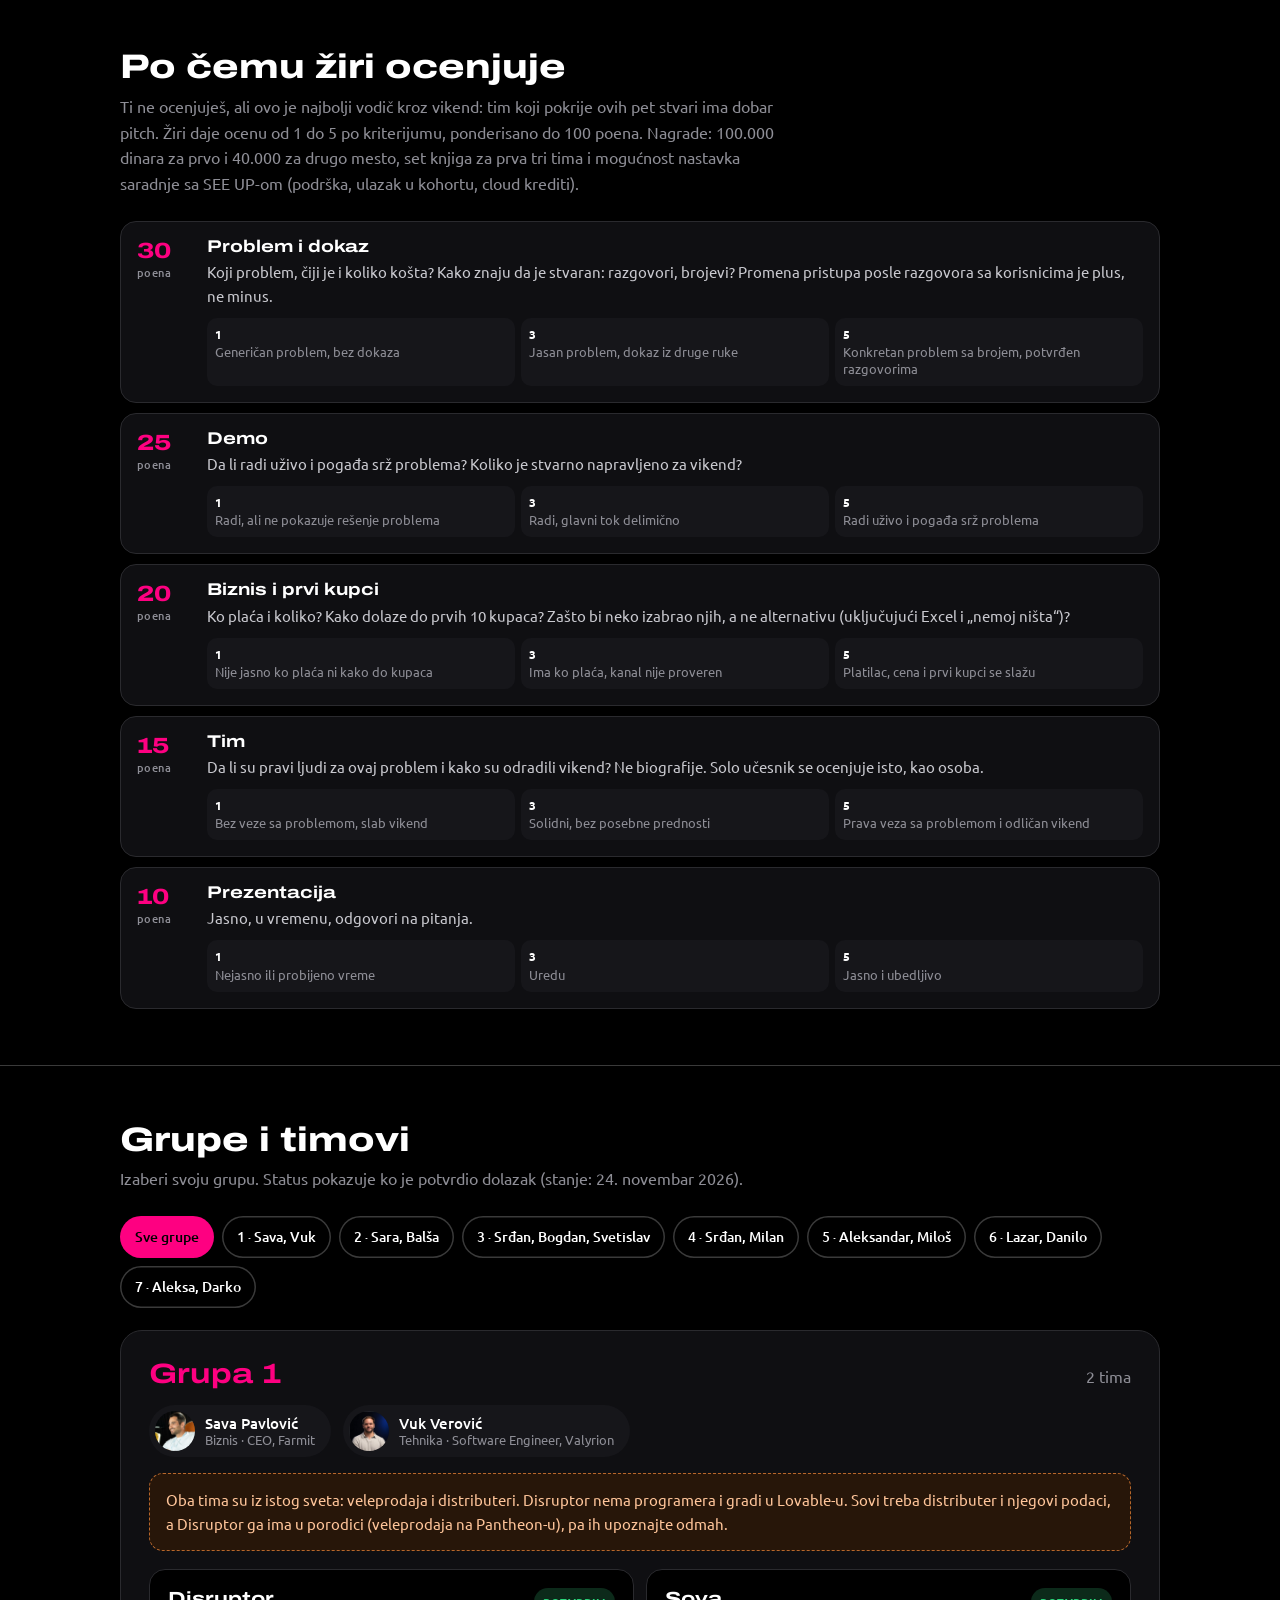
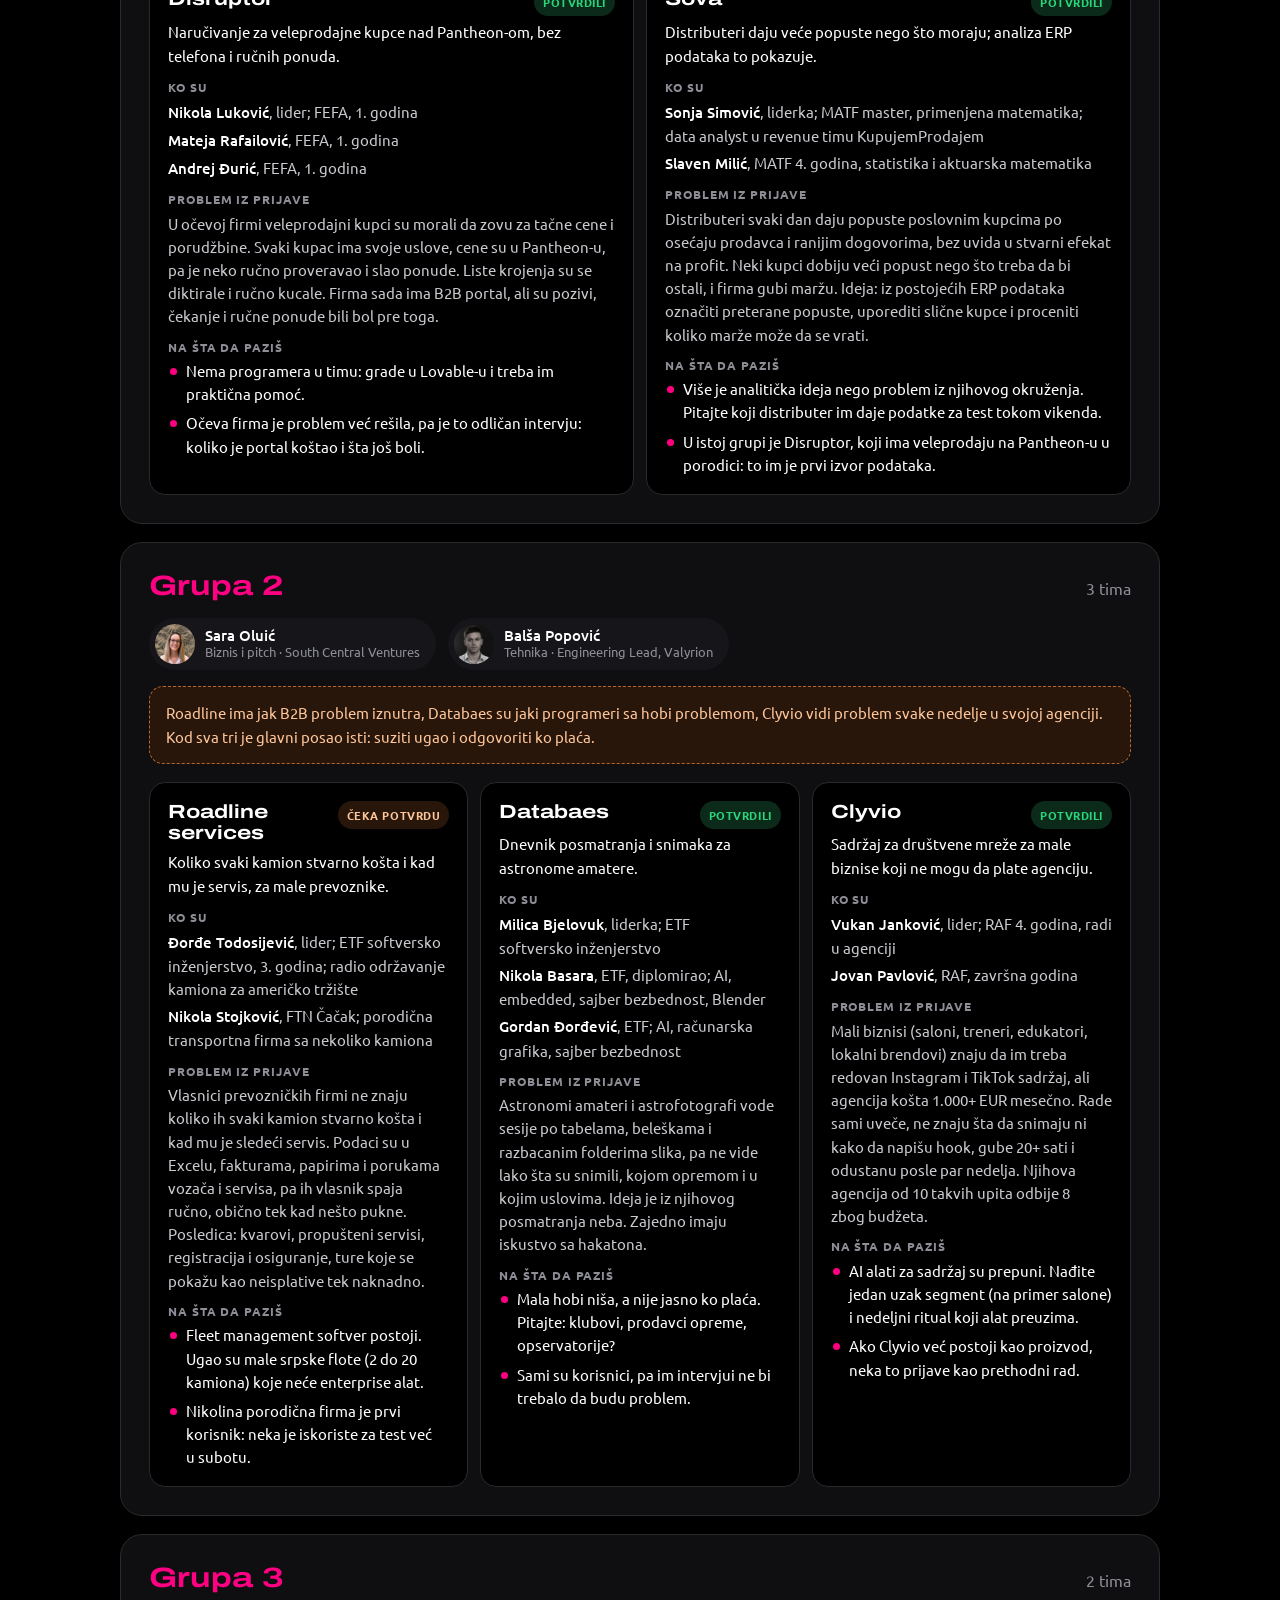
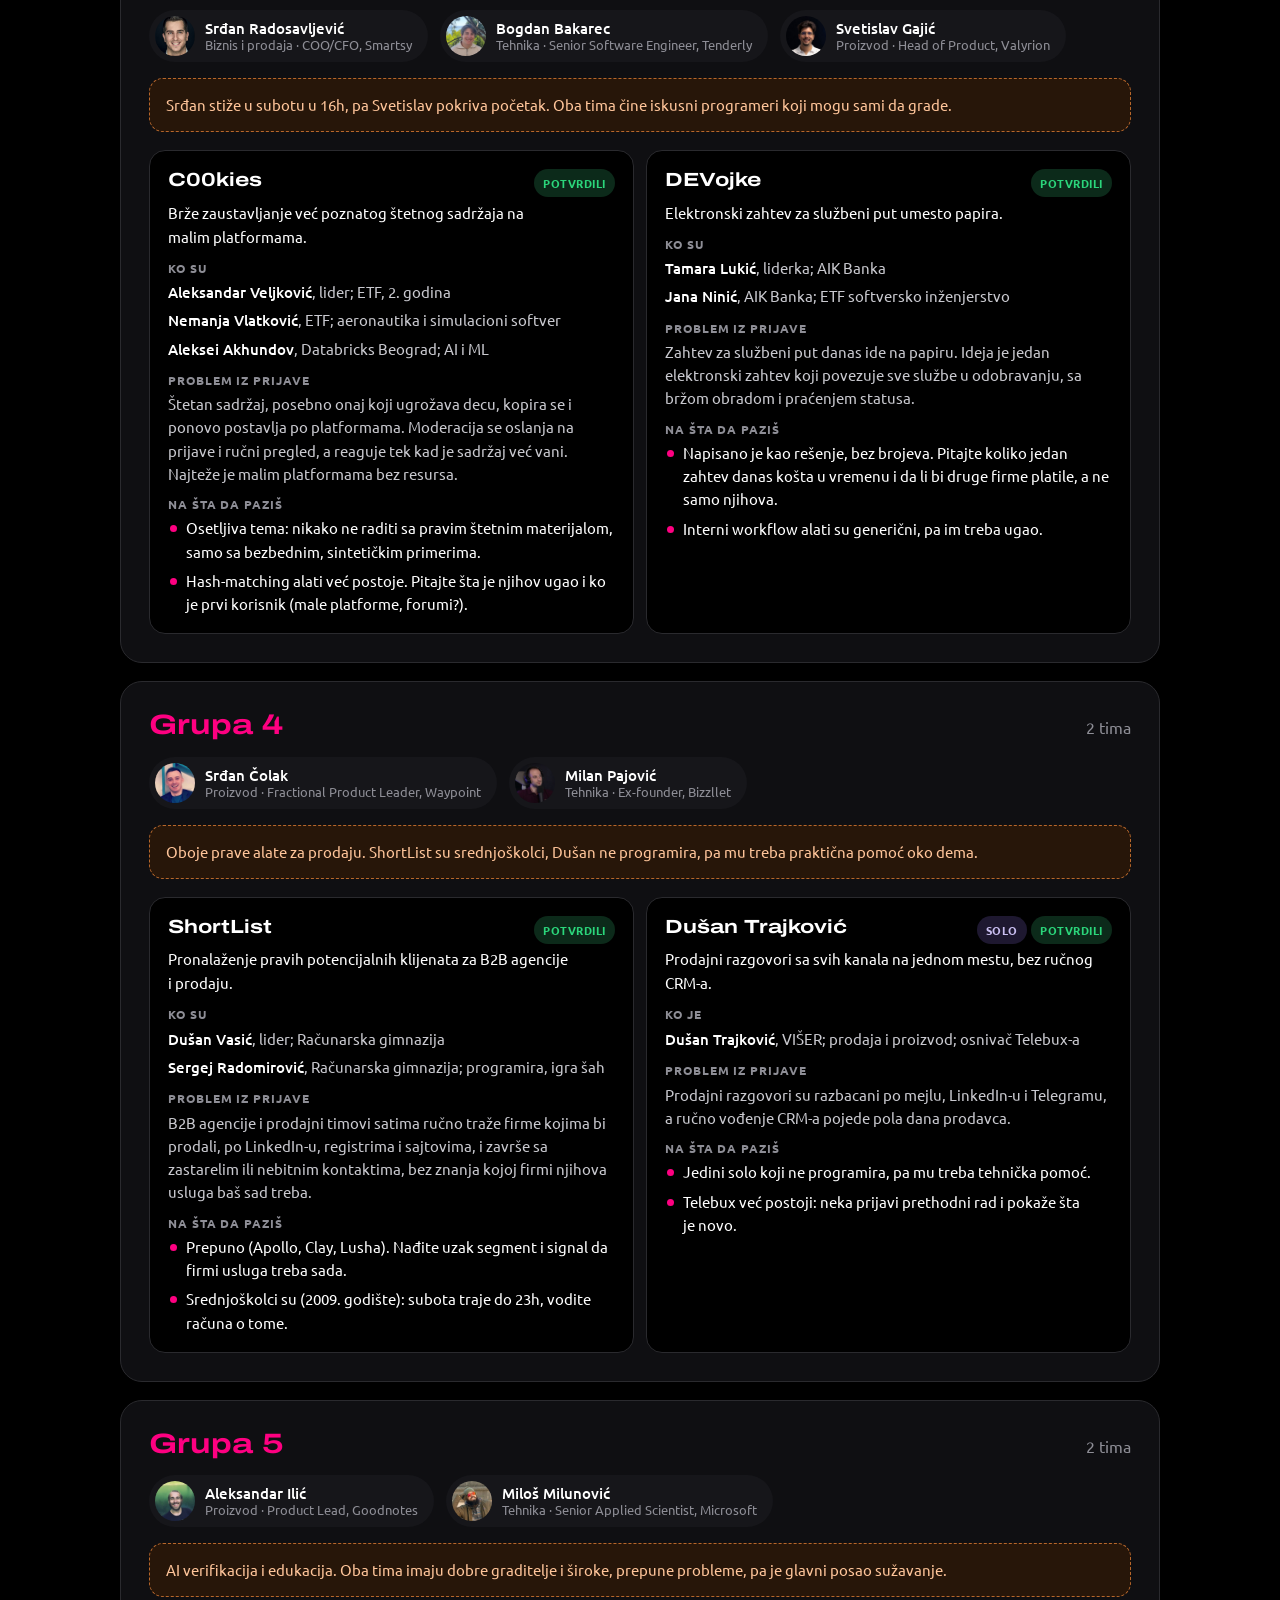
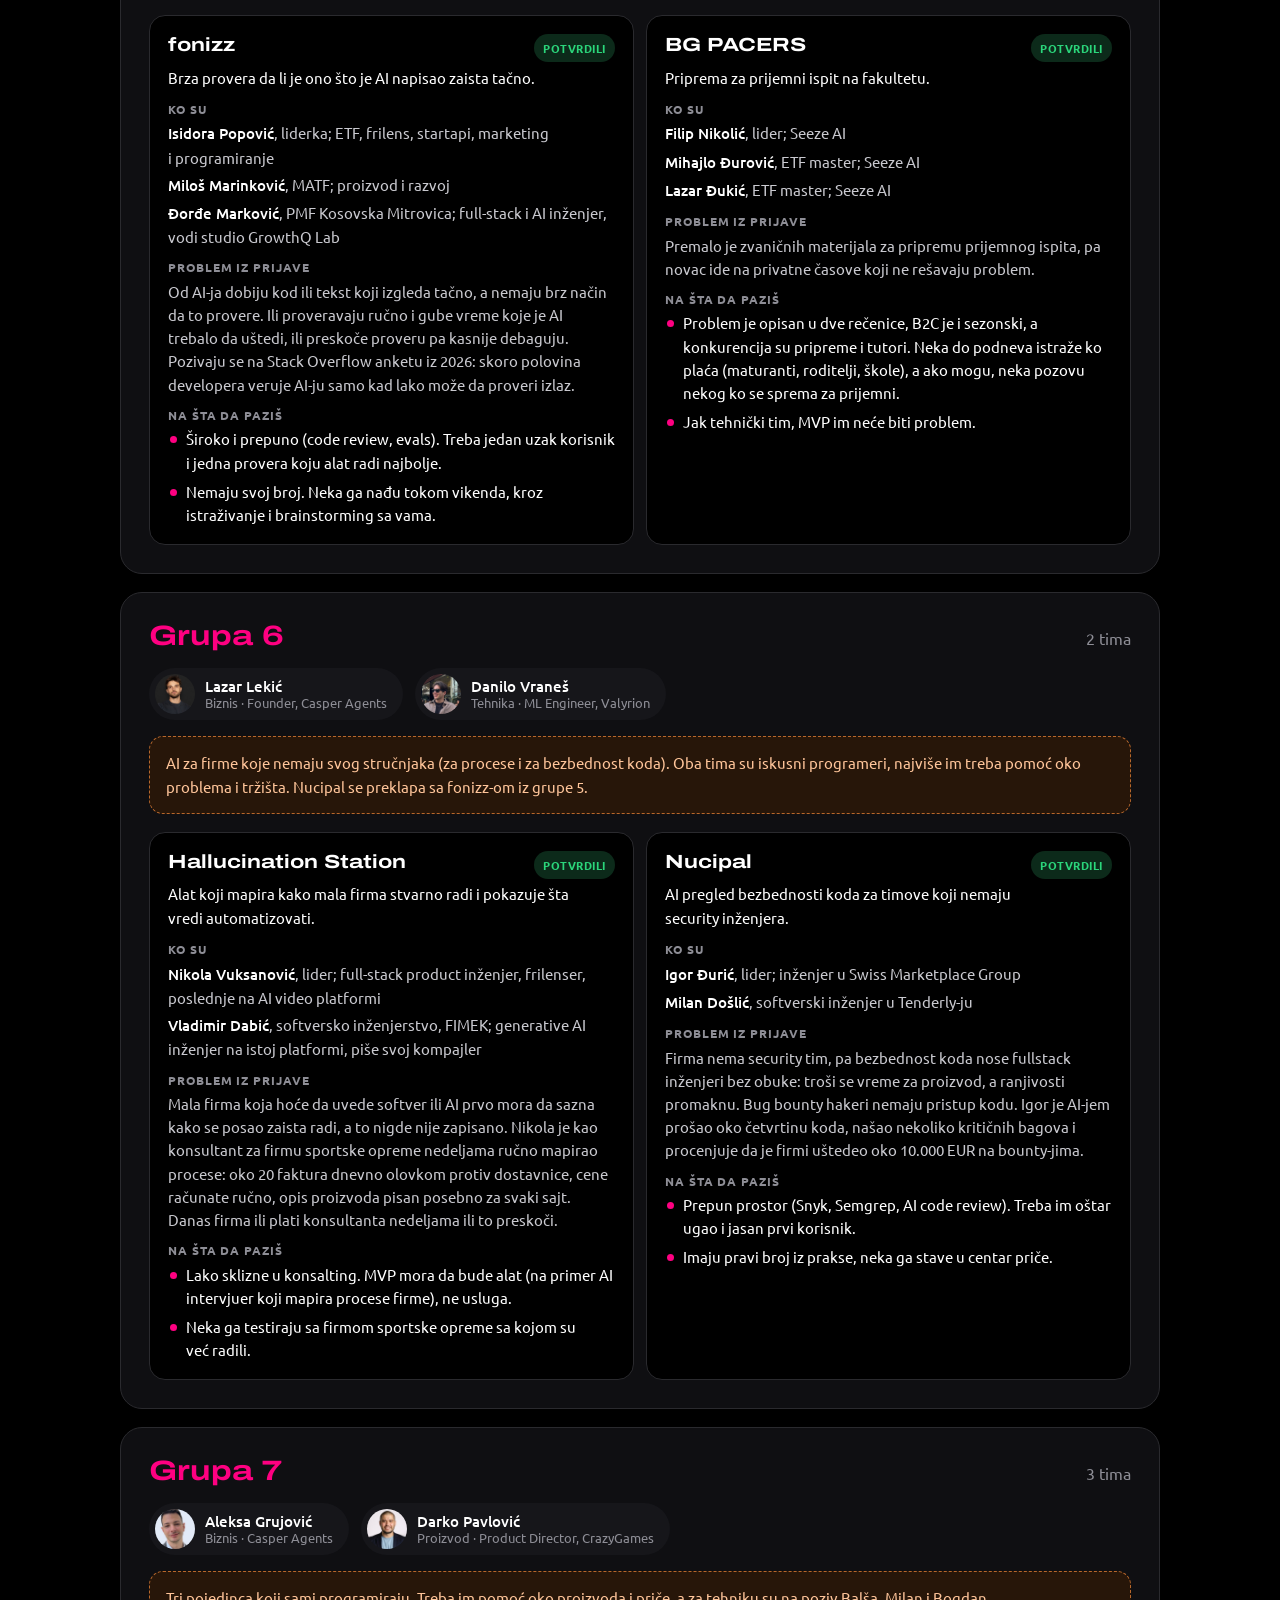
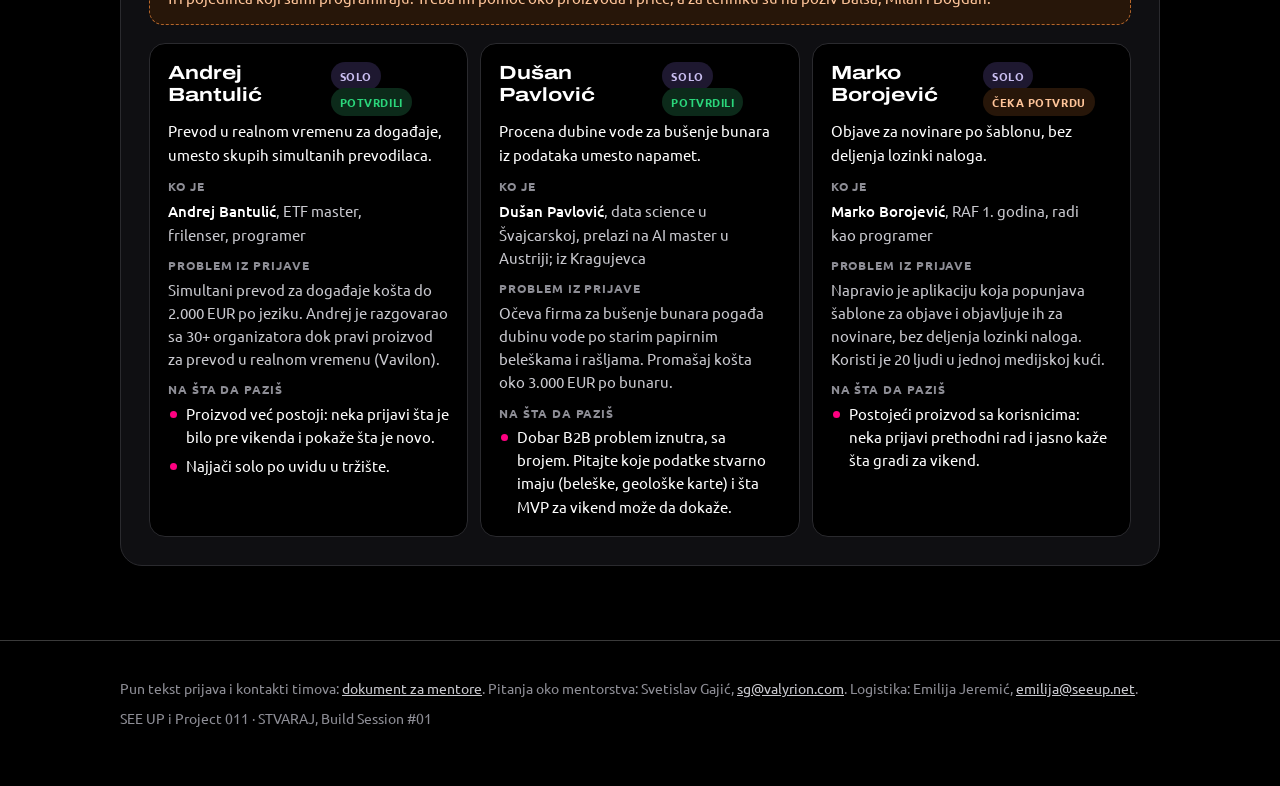
==== commit b13e2fe8: "Mentori: pogledati osnove Lovable-a pre vikenda Co-Authored-By: Claude Opus 5.5 <noreply@anthropic.c" ====
--- a/mentori.html
+++ b/mentori.html
@@ -60,6 +60,7 @@
           <ul class="lista">
             <li>Pročitaj svoje timove ispod: ko su, koji problem rešavaju i na šta da paziš.</li>
             <li>Javi se partneru iz grupe i dogovorite kako delite posao.</li>
+            <li>Baci pogled kako se koristi <a href="https://lovable.dev">Lovable</a>, samo osnove, da možeš da pomogneš timovima koji grade u njemu.</li>
             <li>Pun tekst prijava i kontakti timova su u dokumentu za mentore (link na dnu).</li>
           </ul>
         </div>
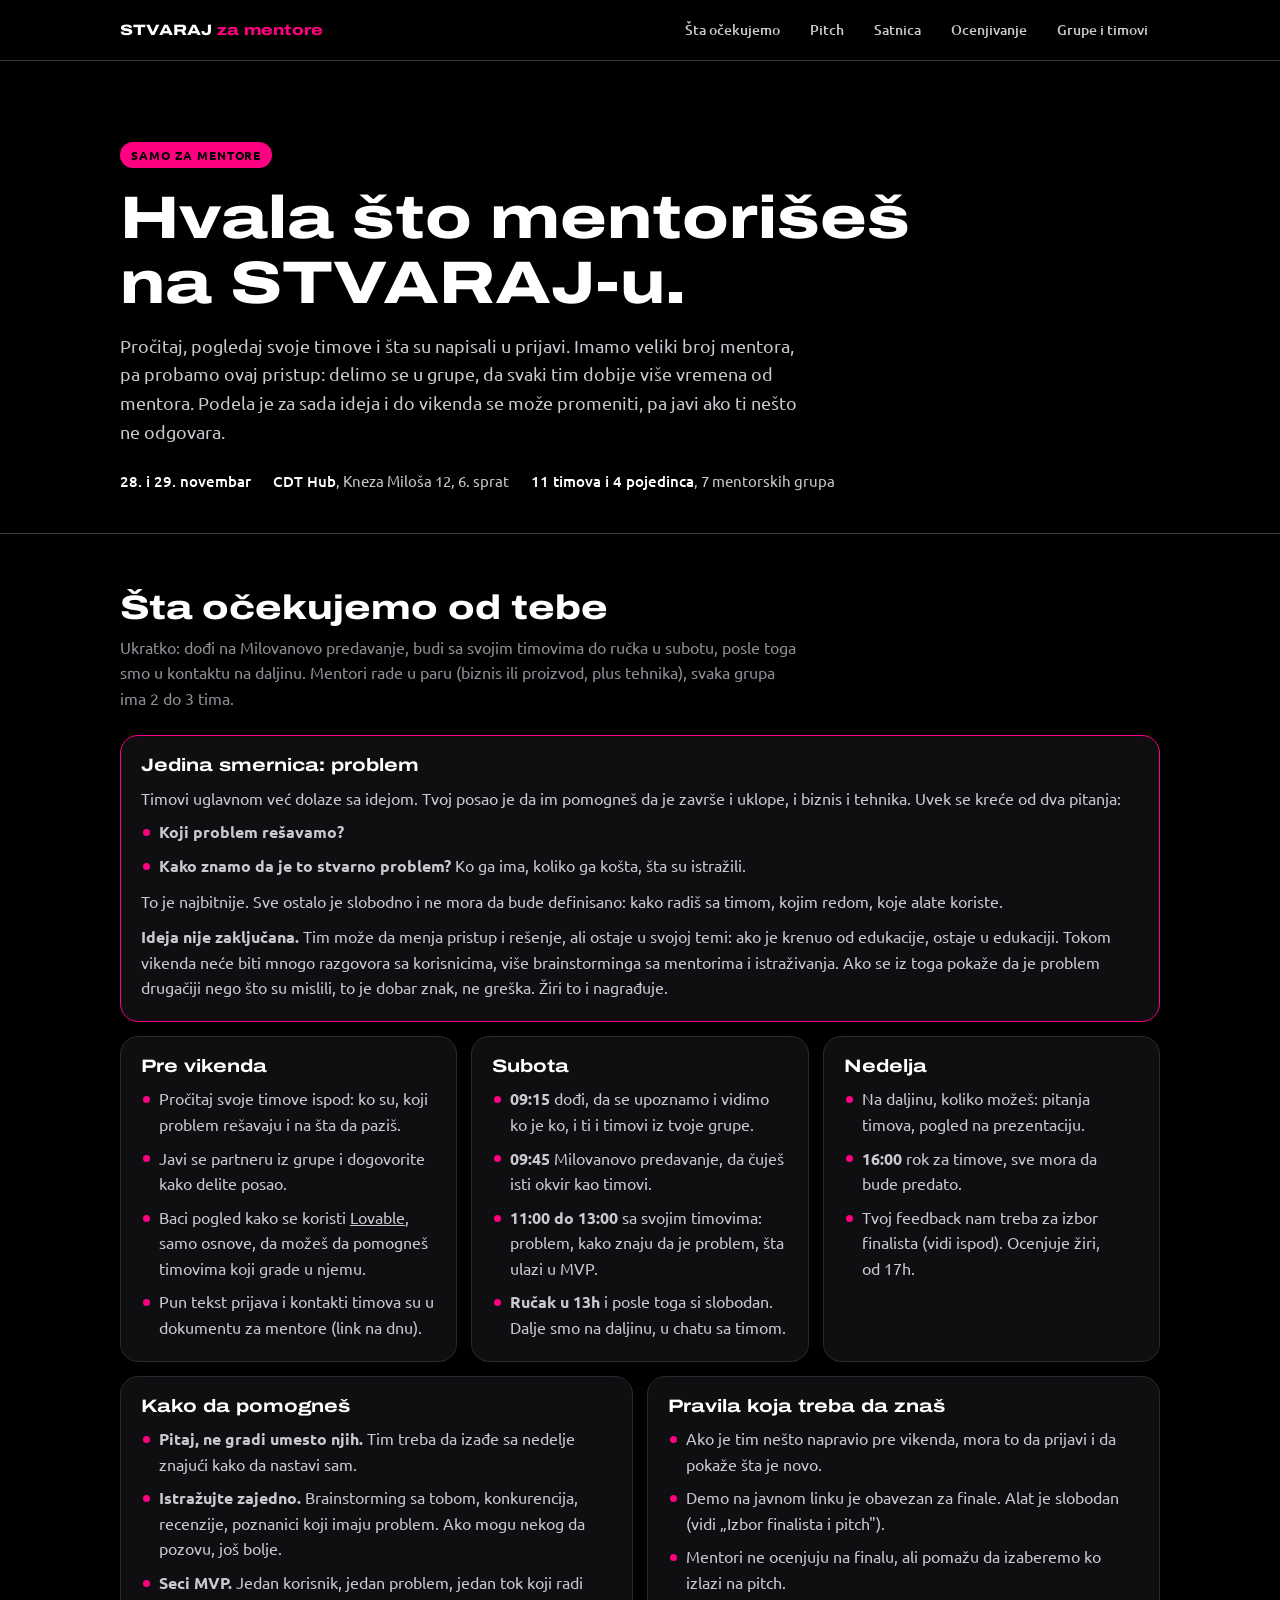
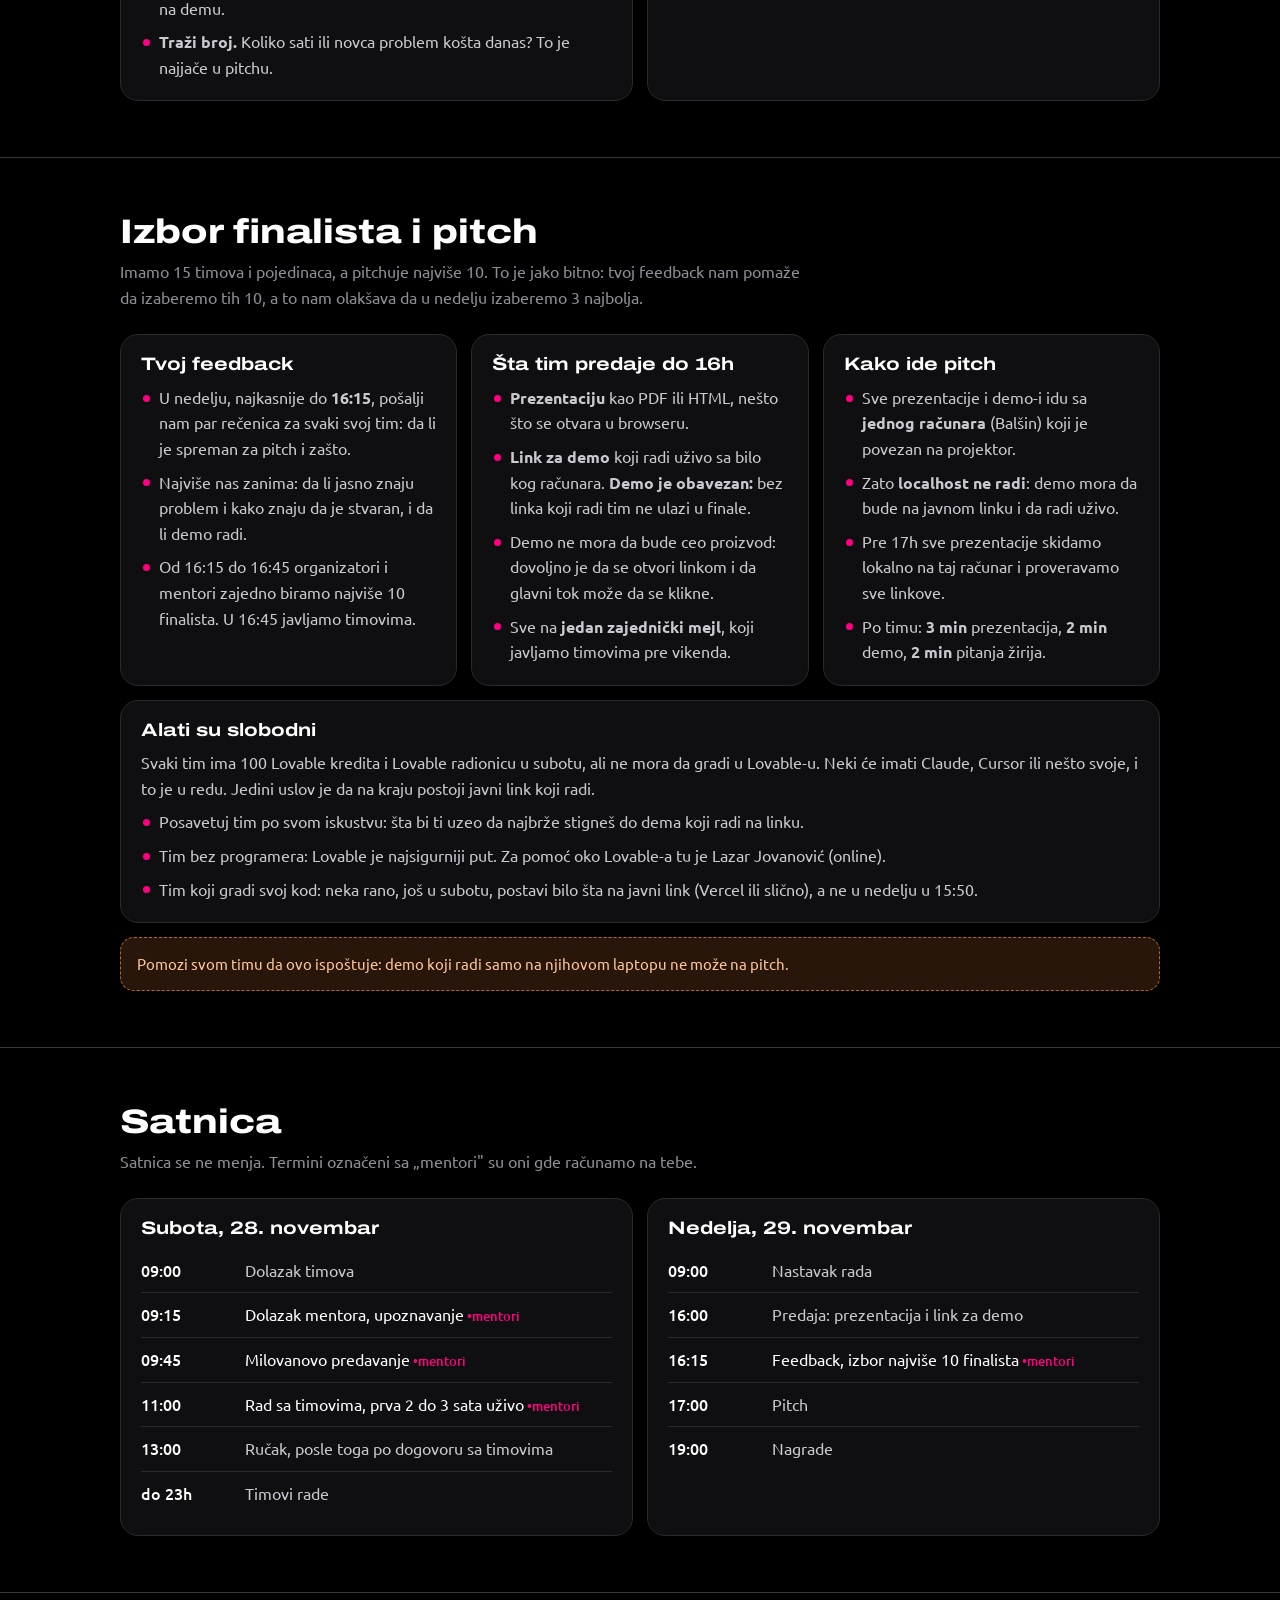
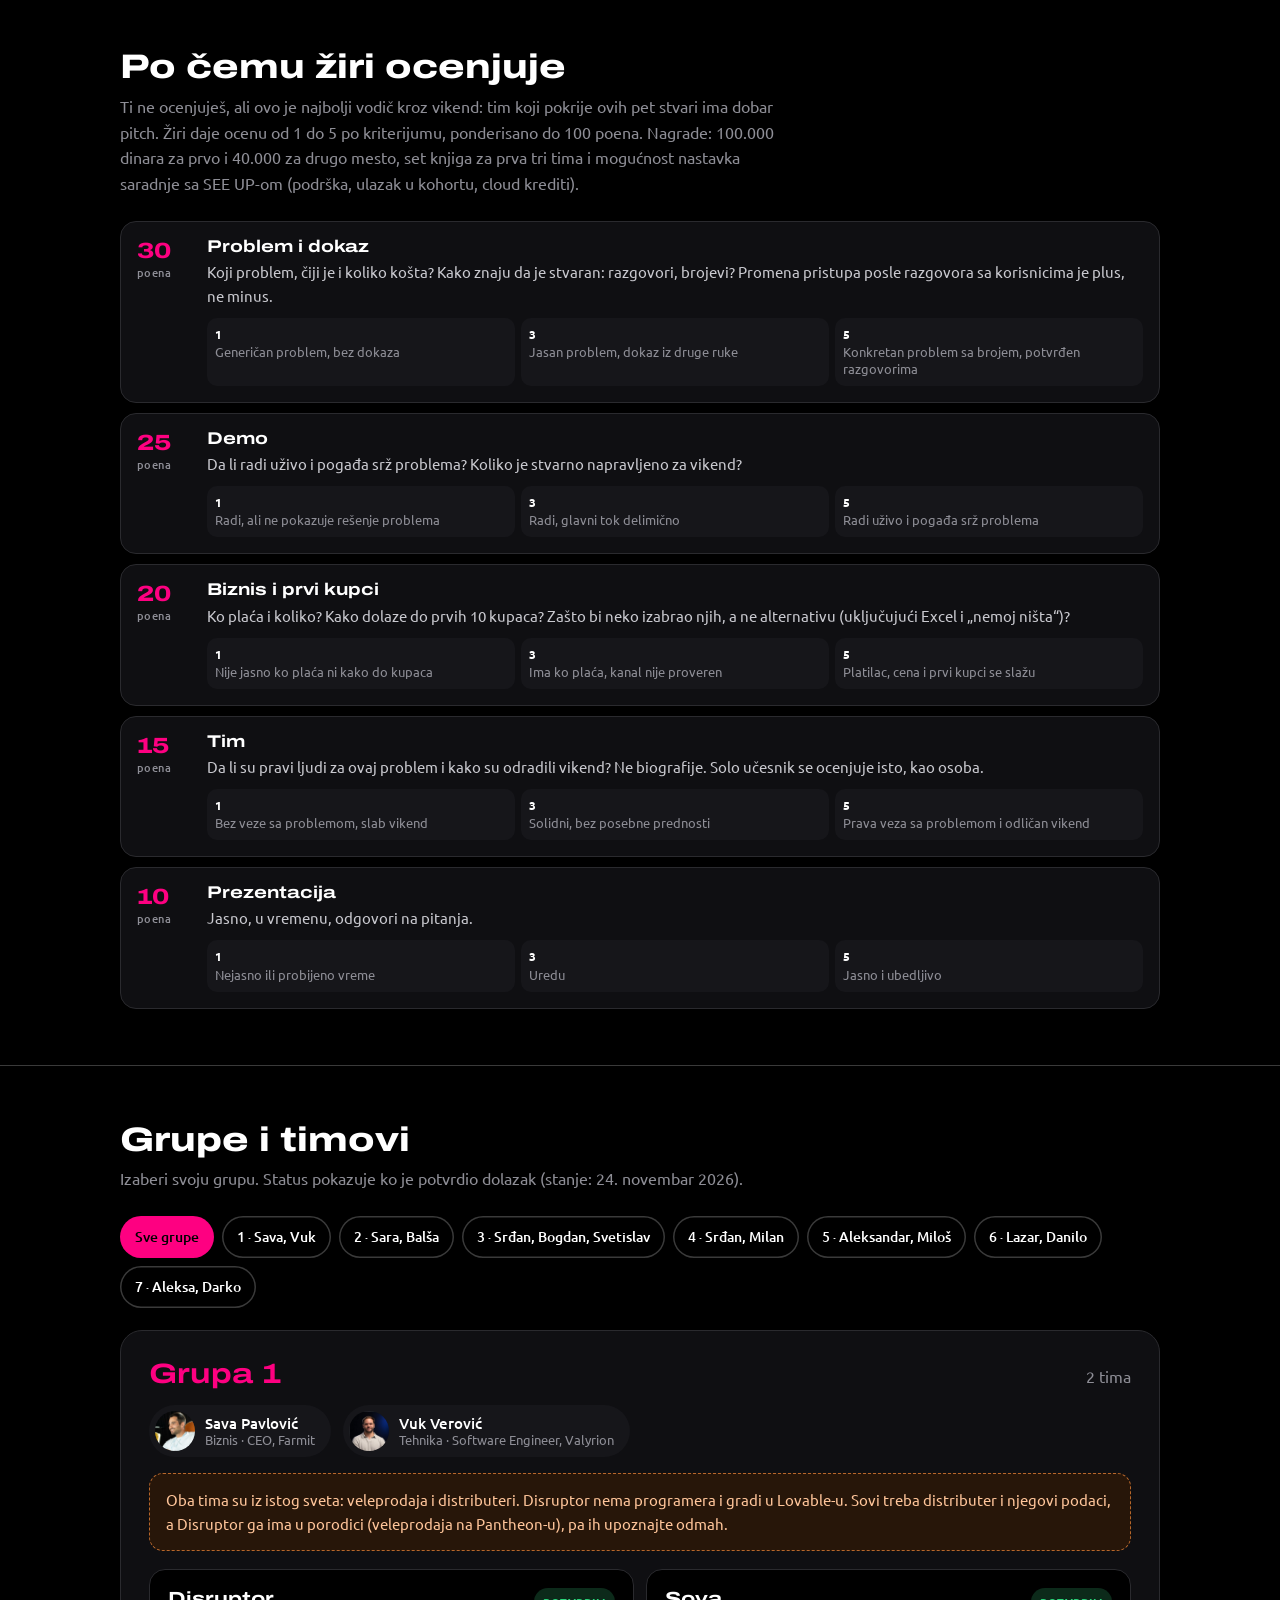
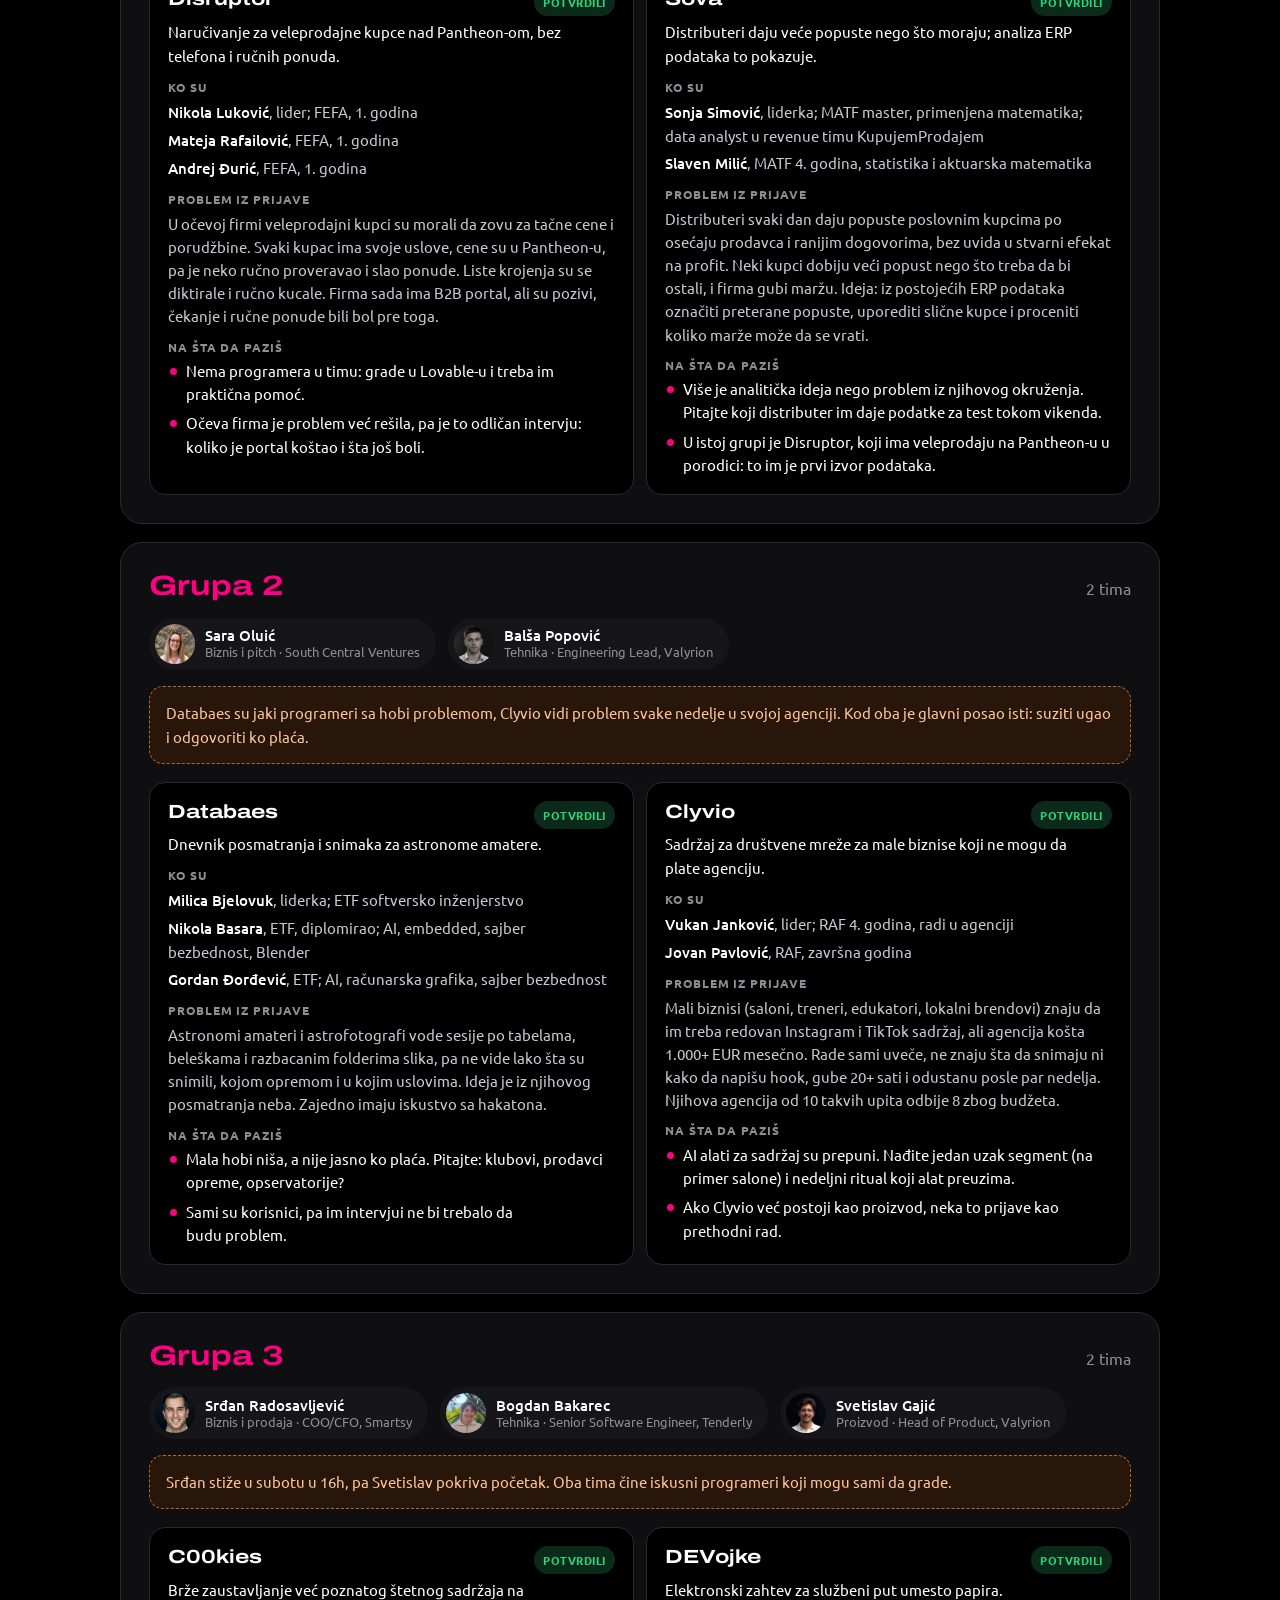
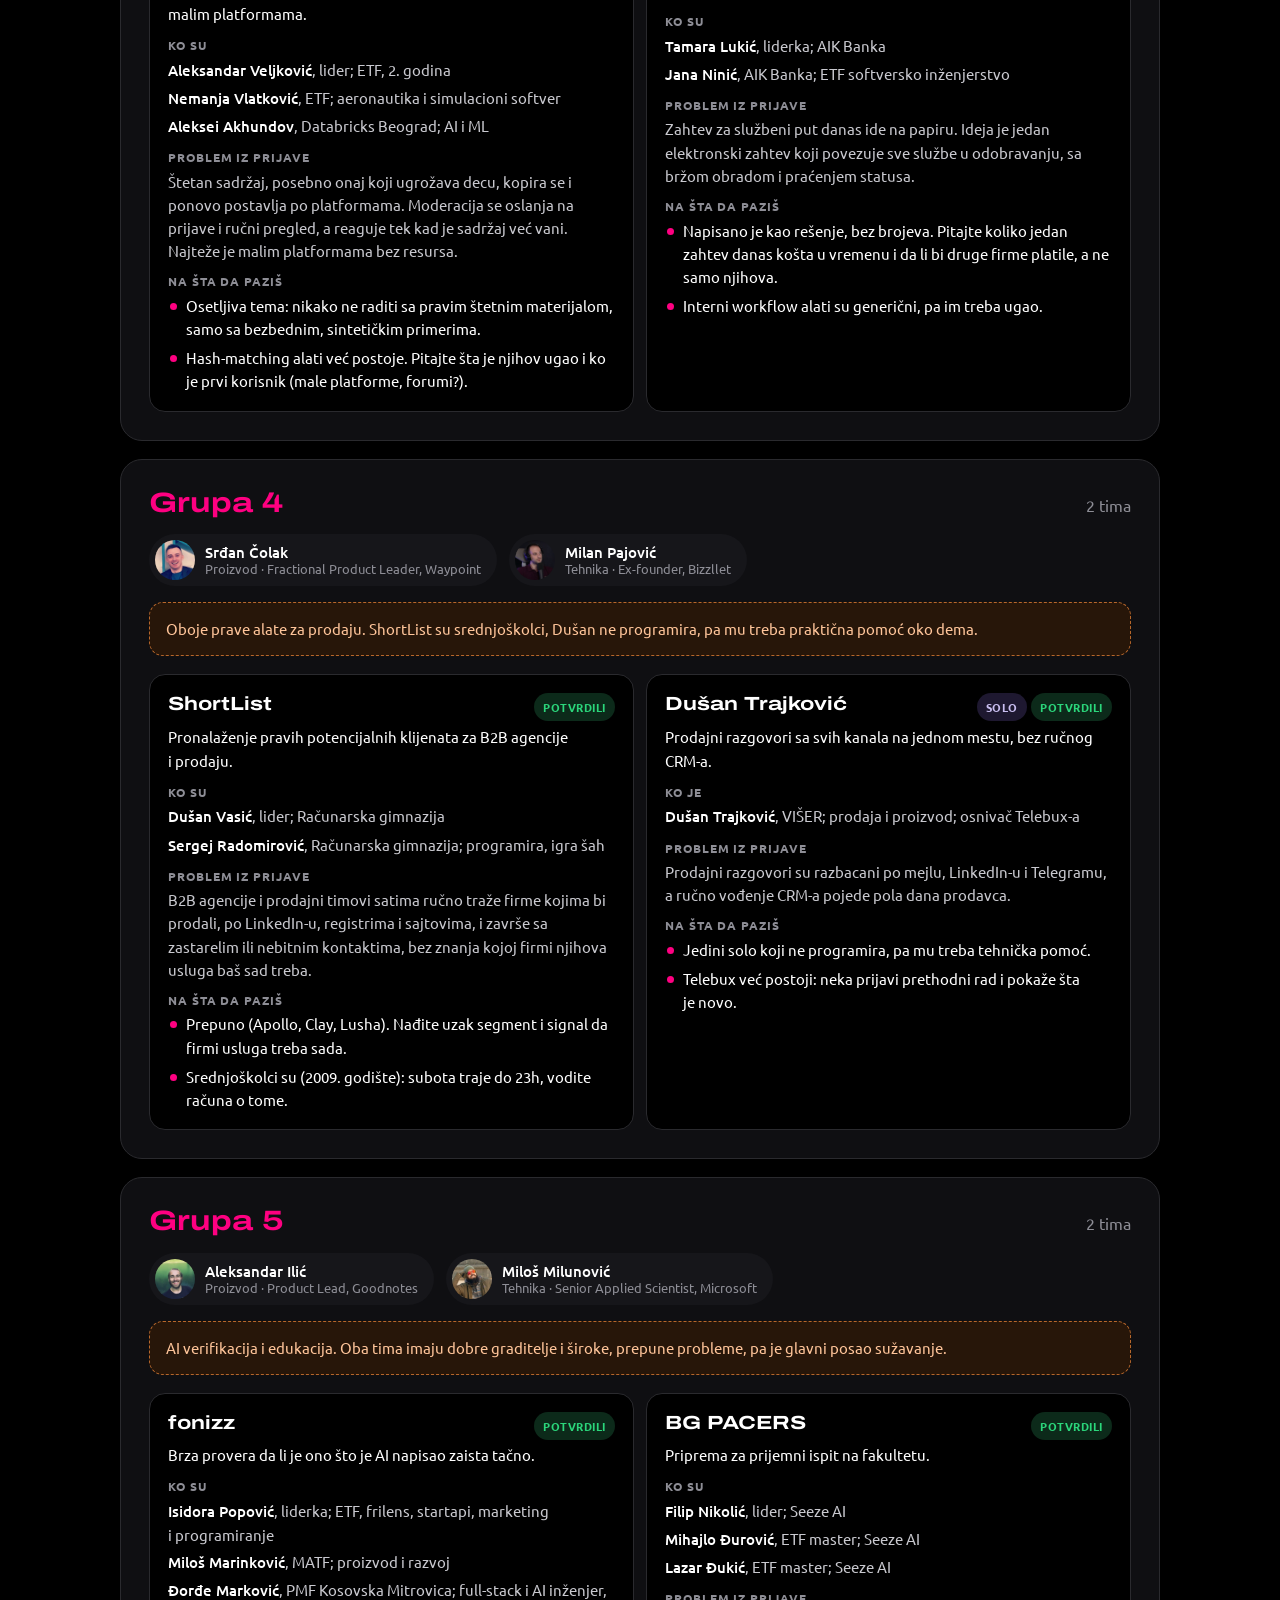
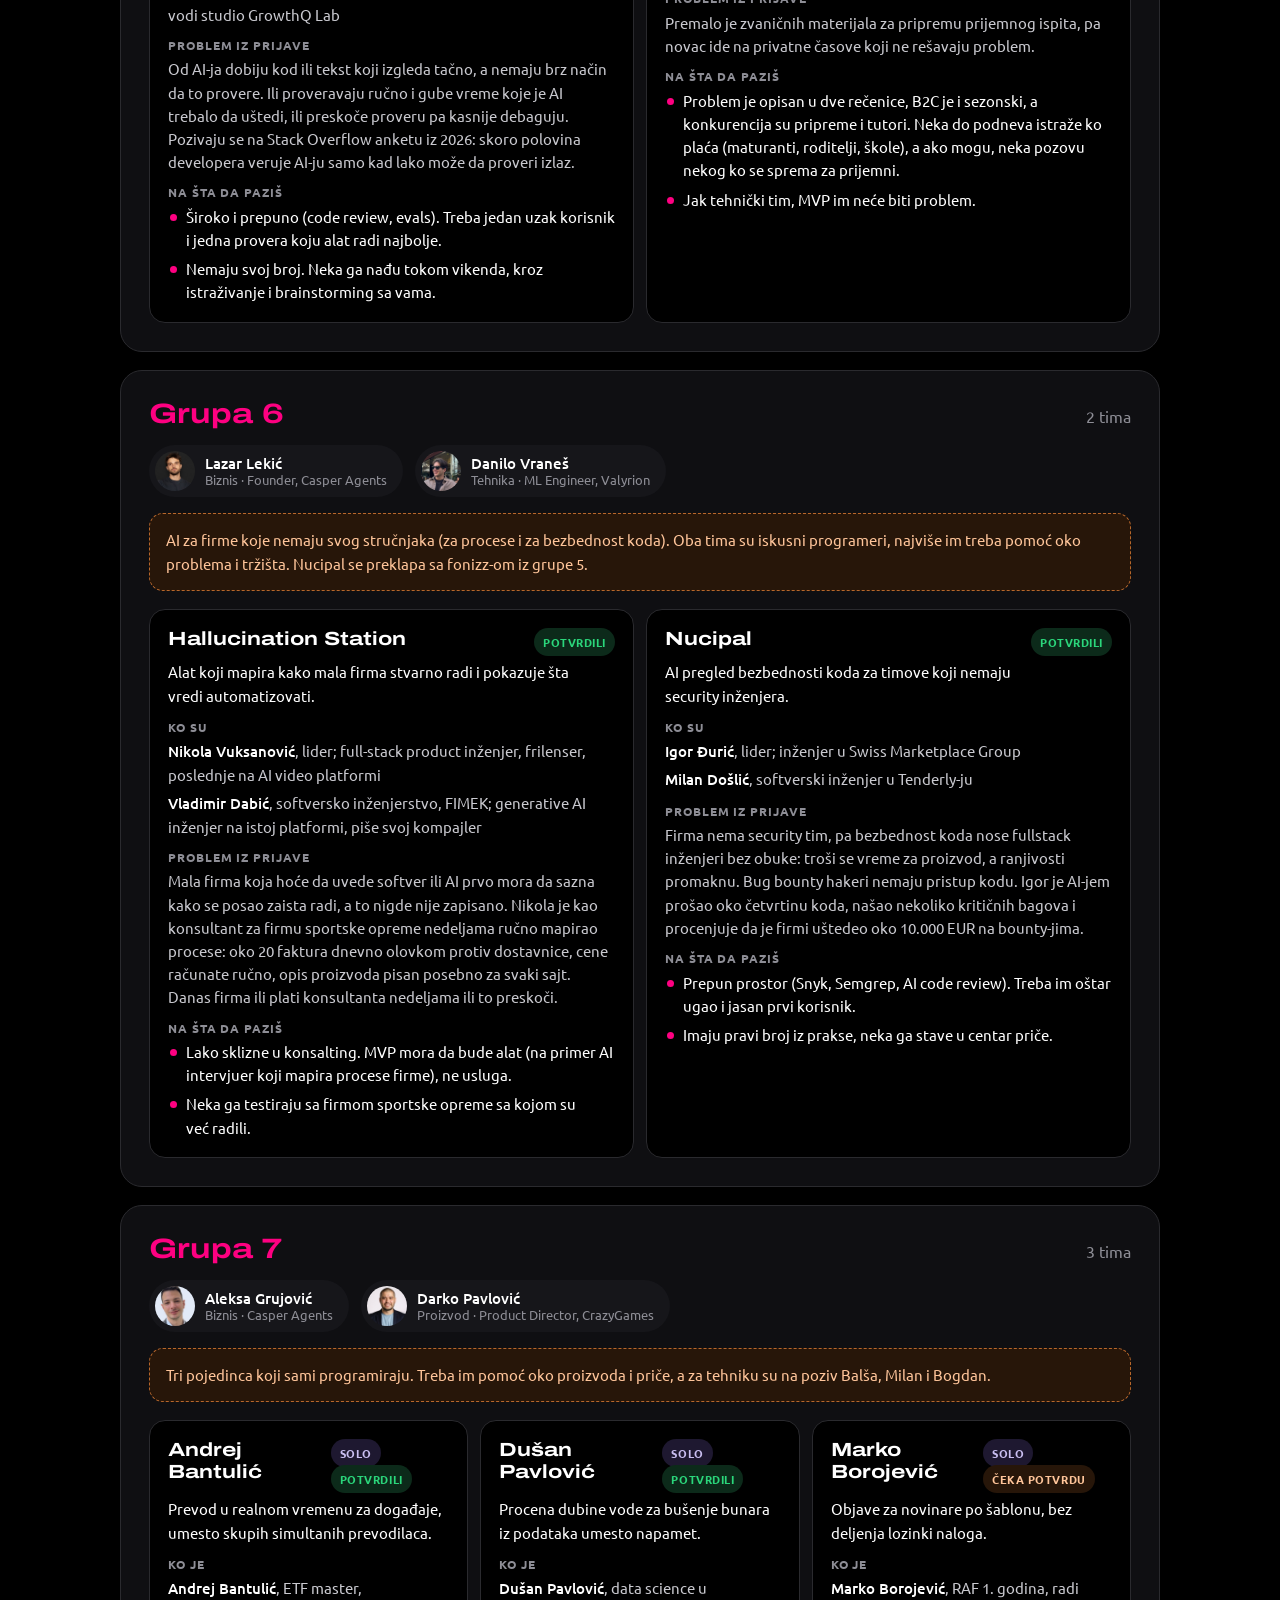
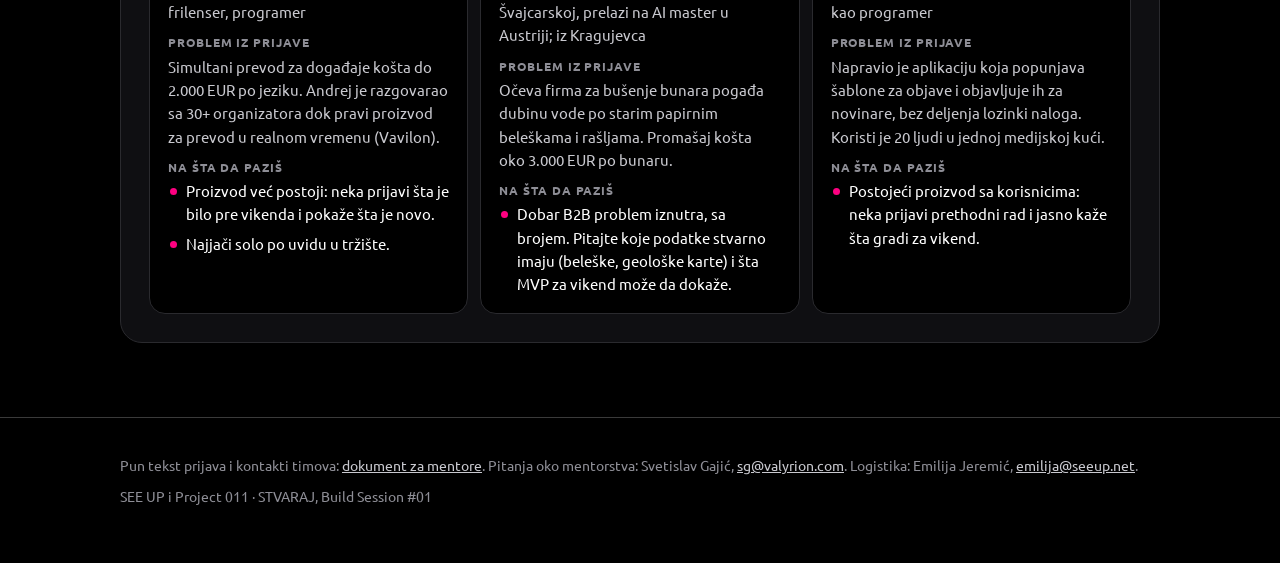
==== commit 730d39d6: "Roadline ne dolazi: sklonjen iz grupe 2 i sa liste za žiri, 15 timova i pojedinaca Co-Authored-By: C" ====
--- a/mentori.html
+++ b/mentori.html
@@ -34,7 +34,7 @@
     <div class="cinjenice">
       <span><b>28. i 29. novembar</b></span>
       <span><b>CDT Hub</b>, Kneza Miloša 12, 6. sprat</span>
-      <span><b>12 timova i 4 pojedinca</b>, 7 mentorskih grupa</span>
+      <span><b>11 timova i 4 pojedinca</b>, 7 mentorskih grupa</span>
     </div>
   </div>
 
@@ -108,7 +108,7 @@
   <section class="sek" id="pitch">
     <div class="wrap">
       <h2>Izbor finalista i pitch</h2>
-      <p class="pod">Imamo 16 timova i pojedinaca, a pitchuje najviše 10. To je jako bitno: tvoj feedback nam pomaže da izaberemo tih 10, a to nam olakšava da u nedelju izaberemo 3 najbolja.</p>
+      <p class="pod">Imamo 15 timova i pojedinaca, a pitchuje najviše 10. To je jako bitno: tvoj feedback nam pomaže da izaberemo tih 10, a to nam olakšava da u nedelju izaberemo 3 najbolja.</p>
       <div class="mreza">
         <div class="kartica">
           <h3>Tvoj feedback</h3>
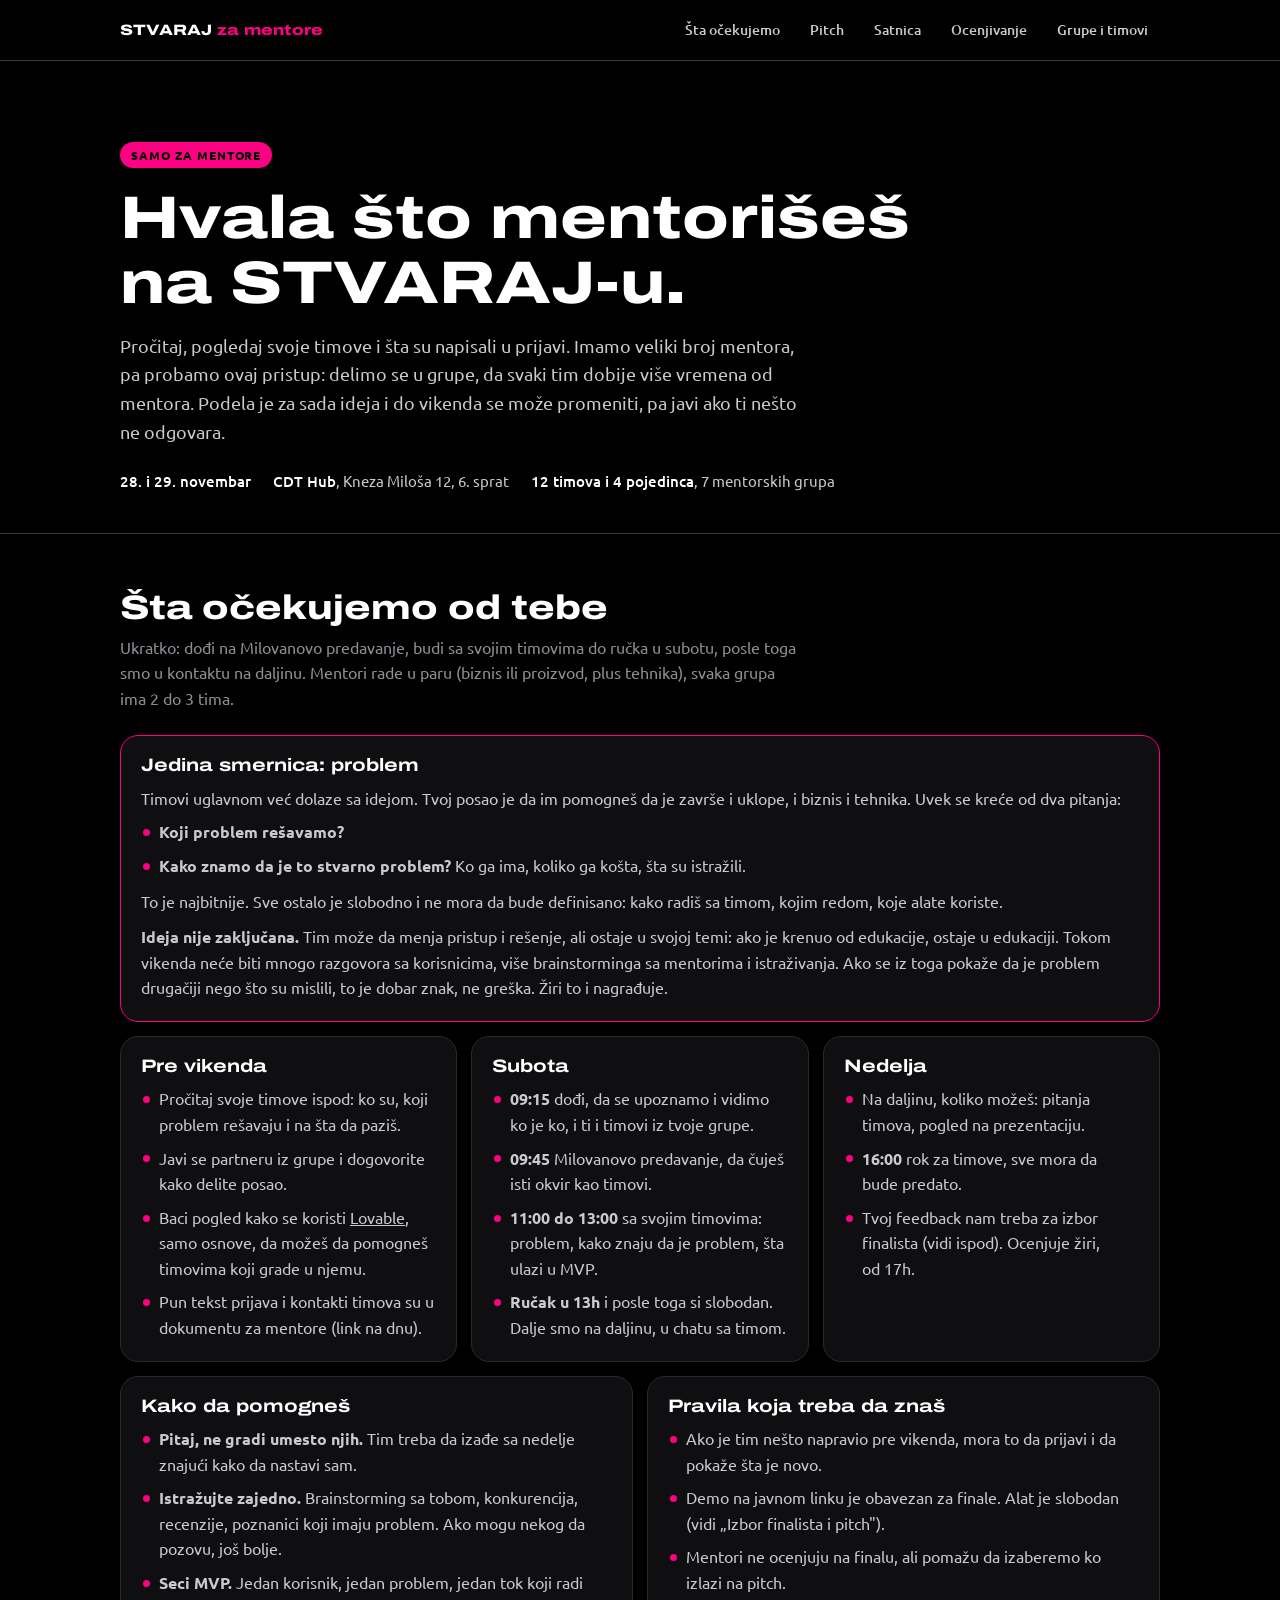
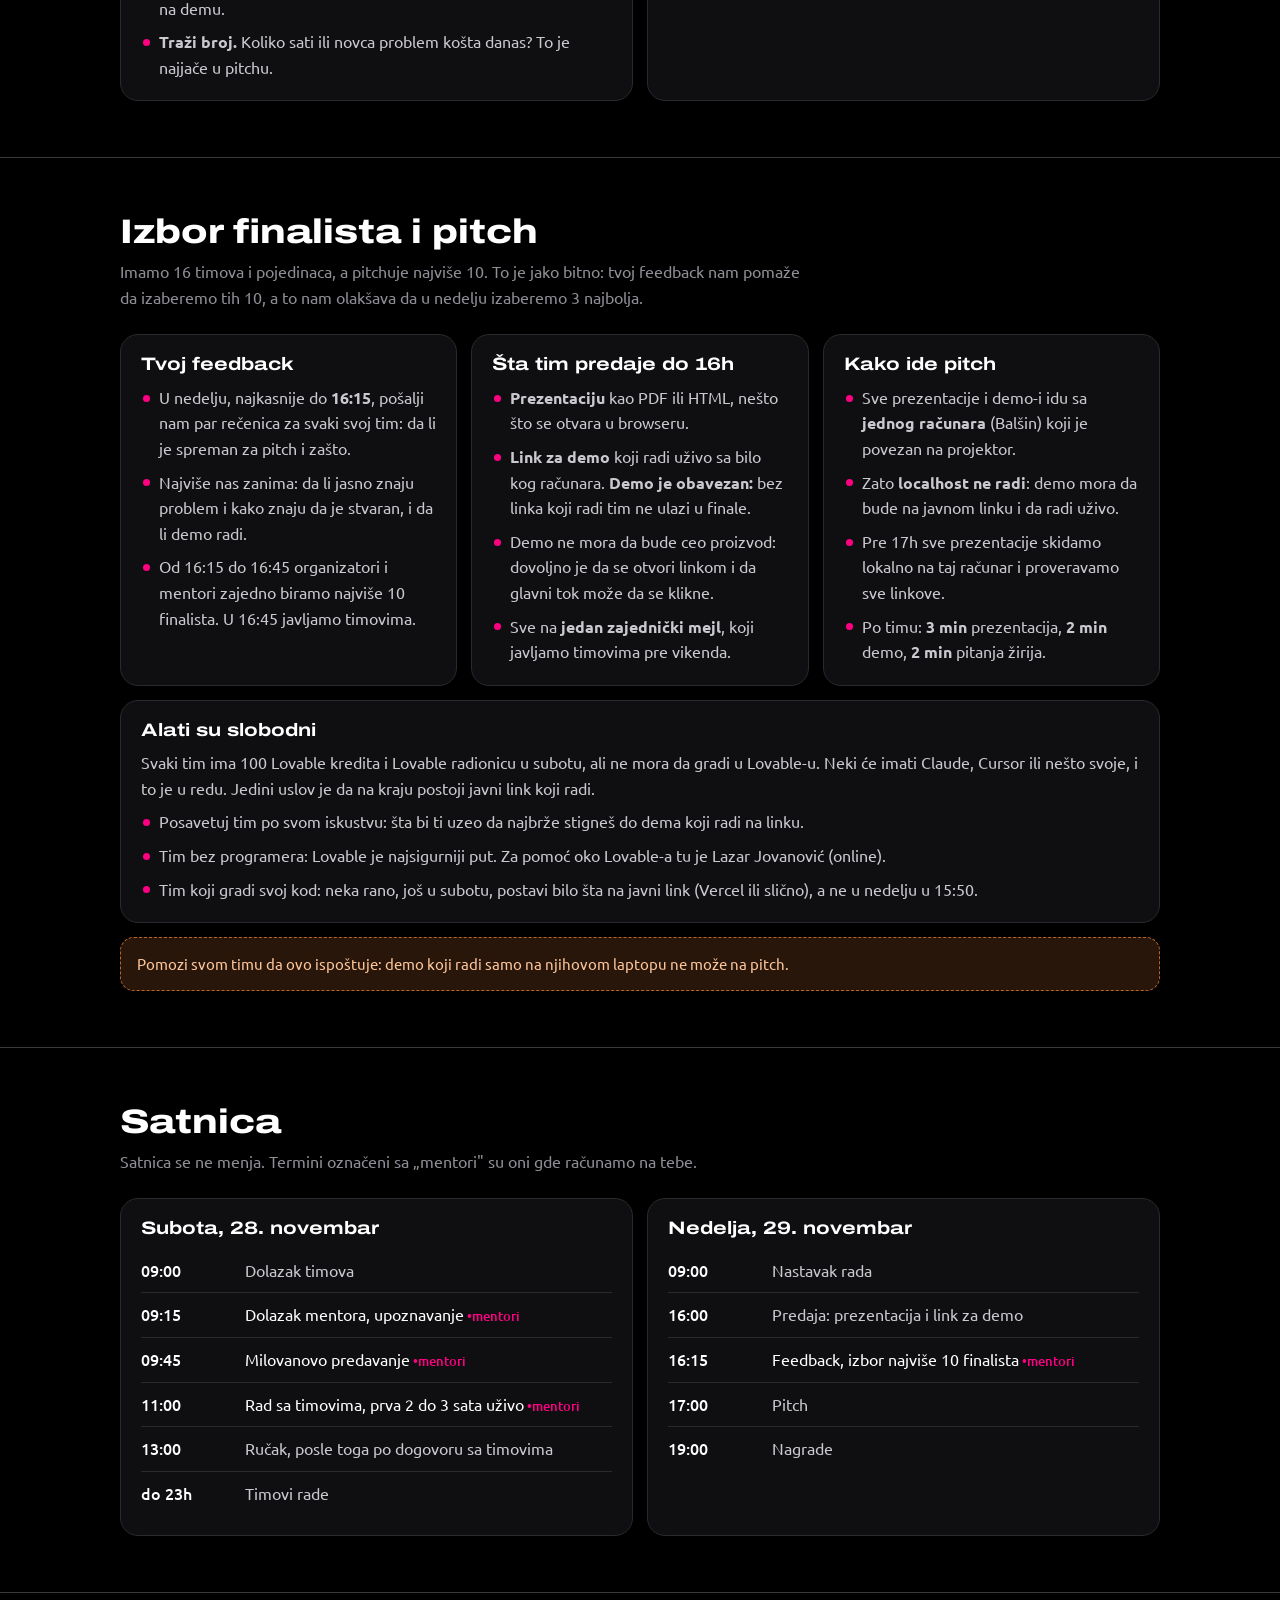
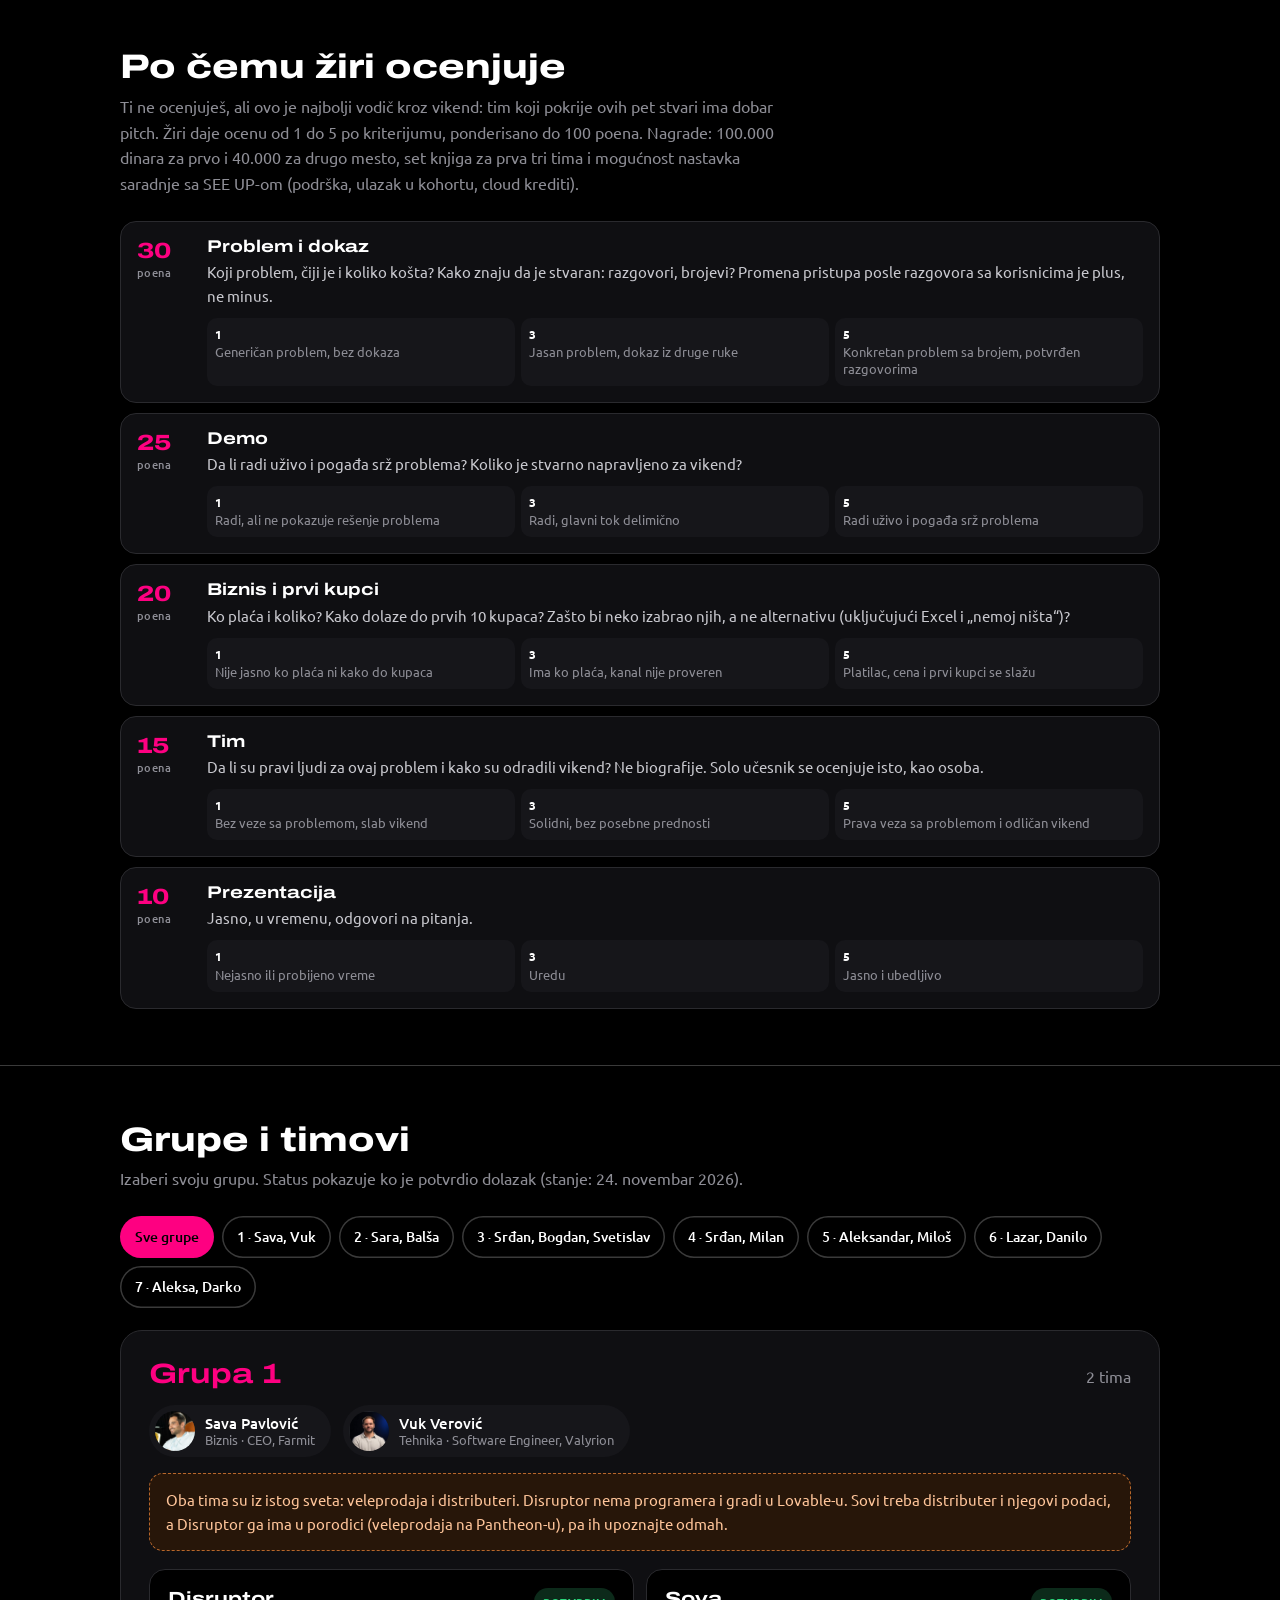
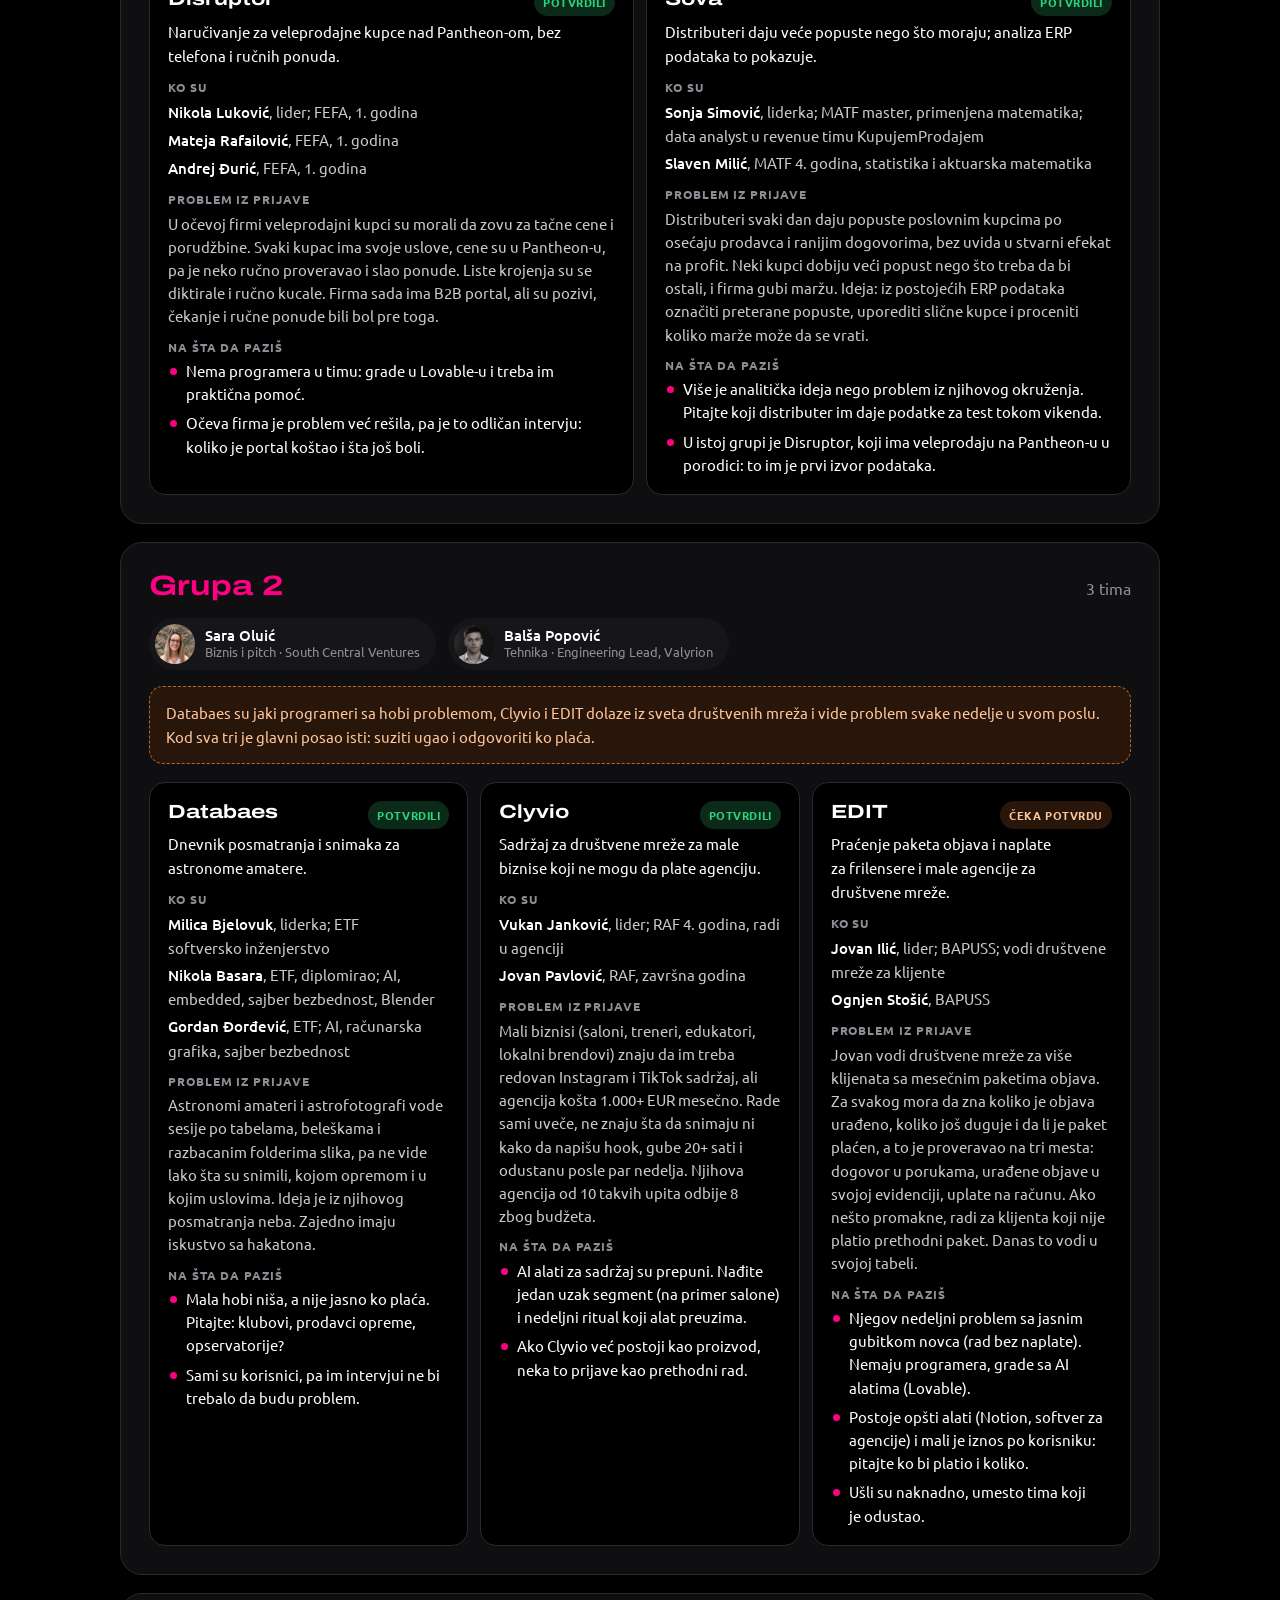
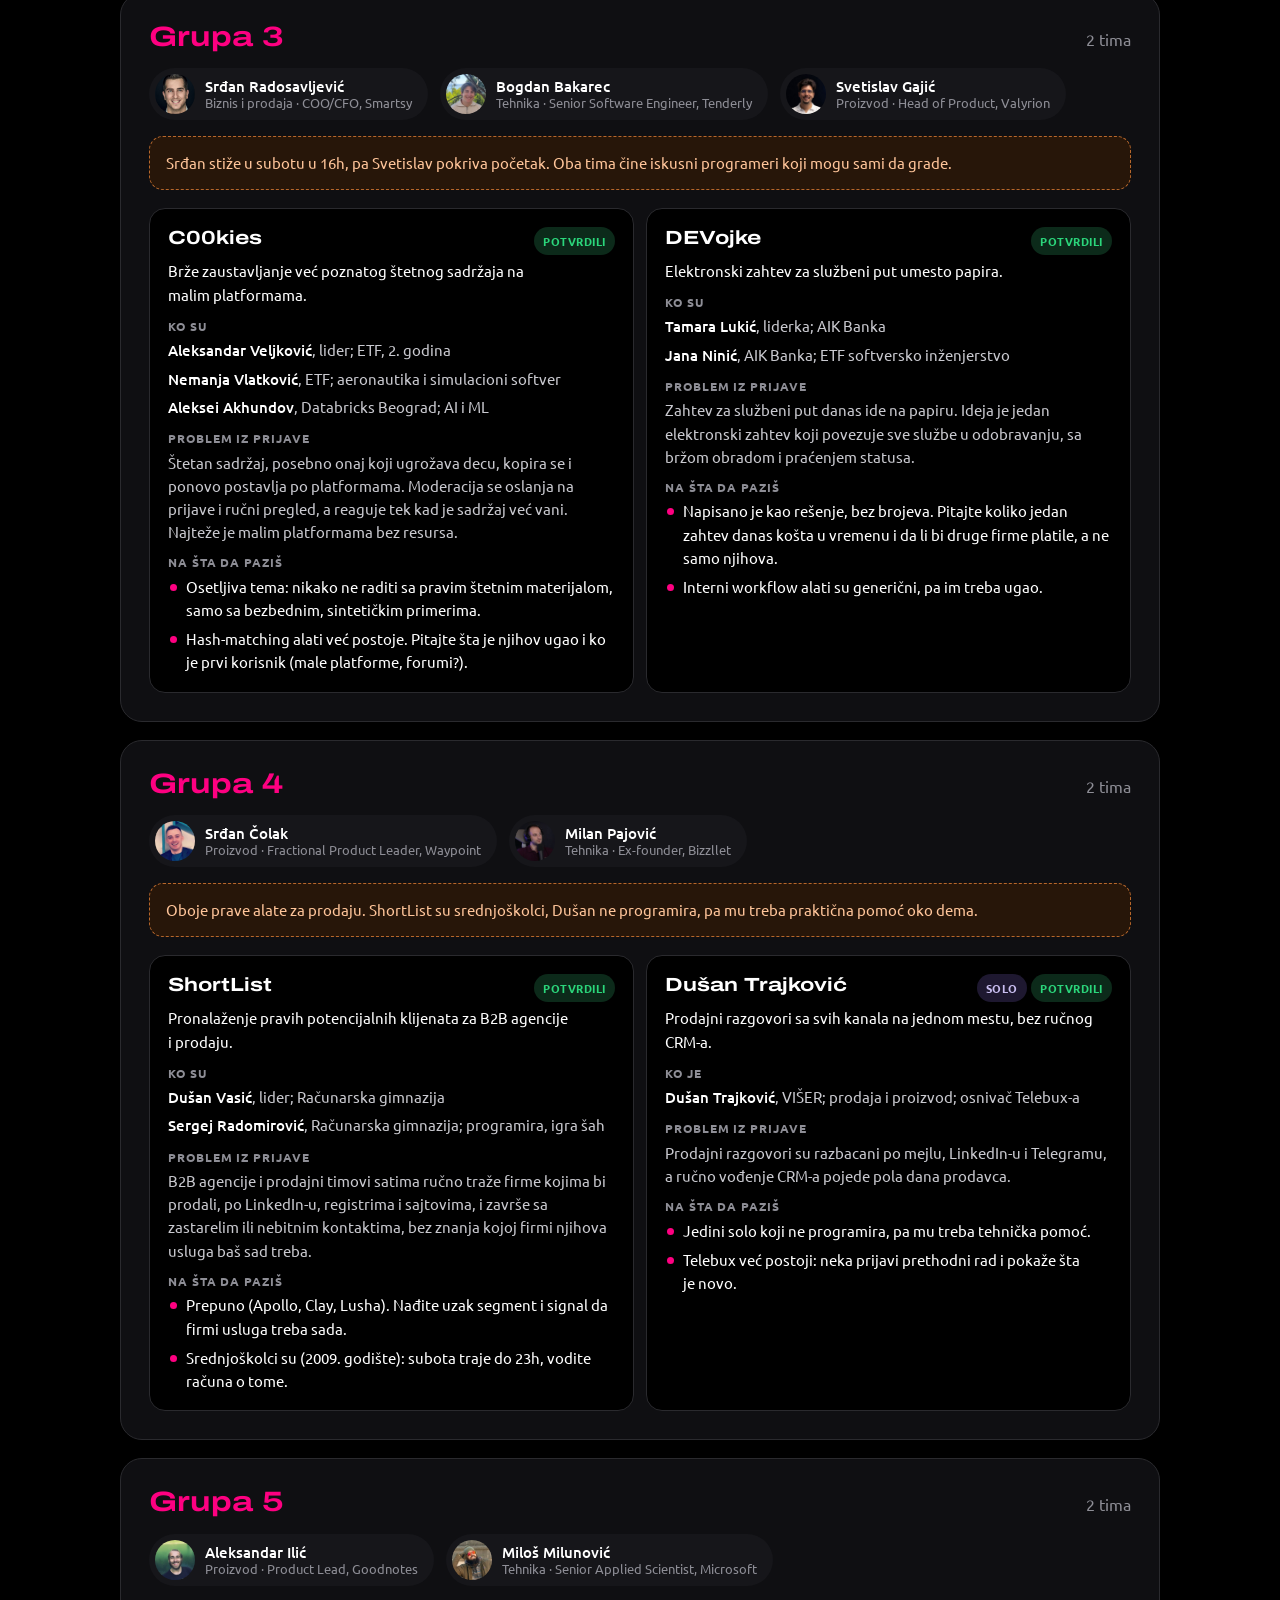
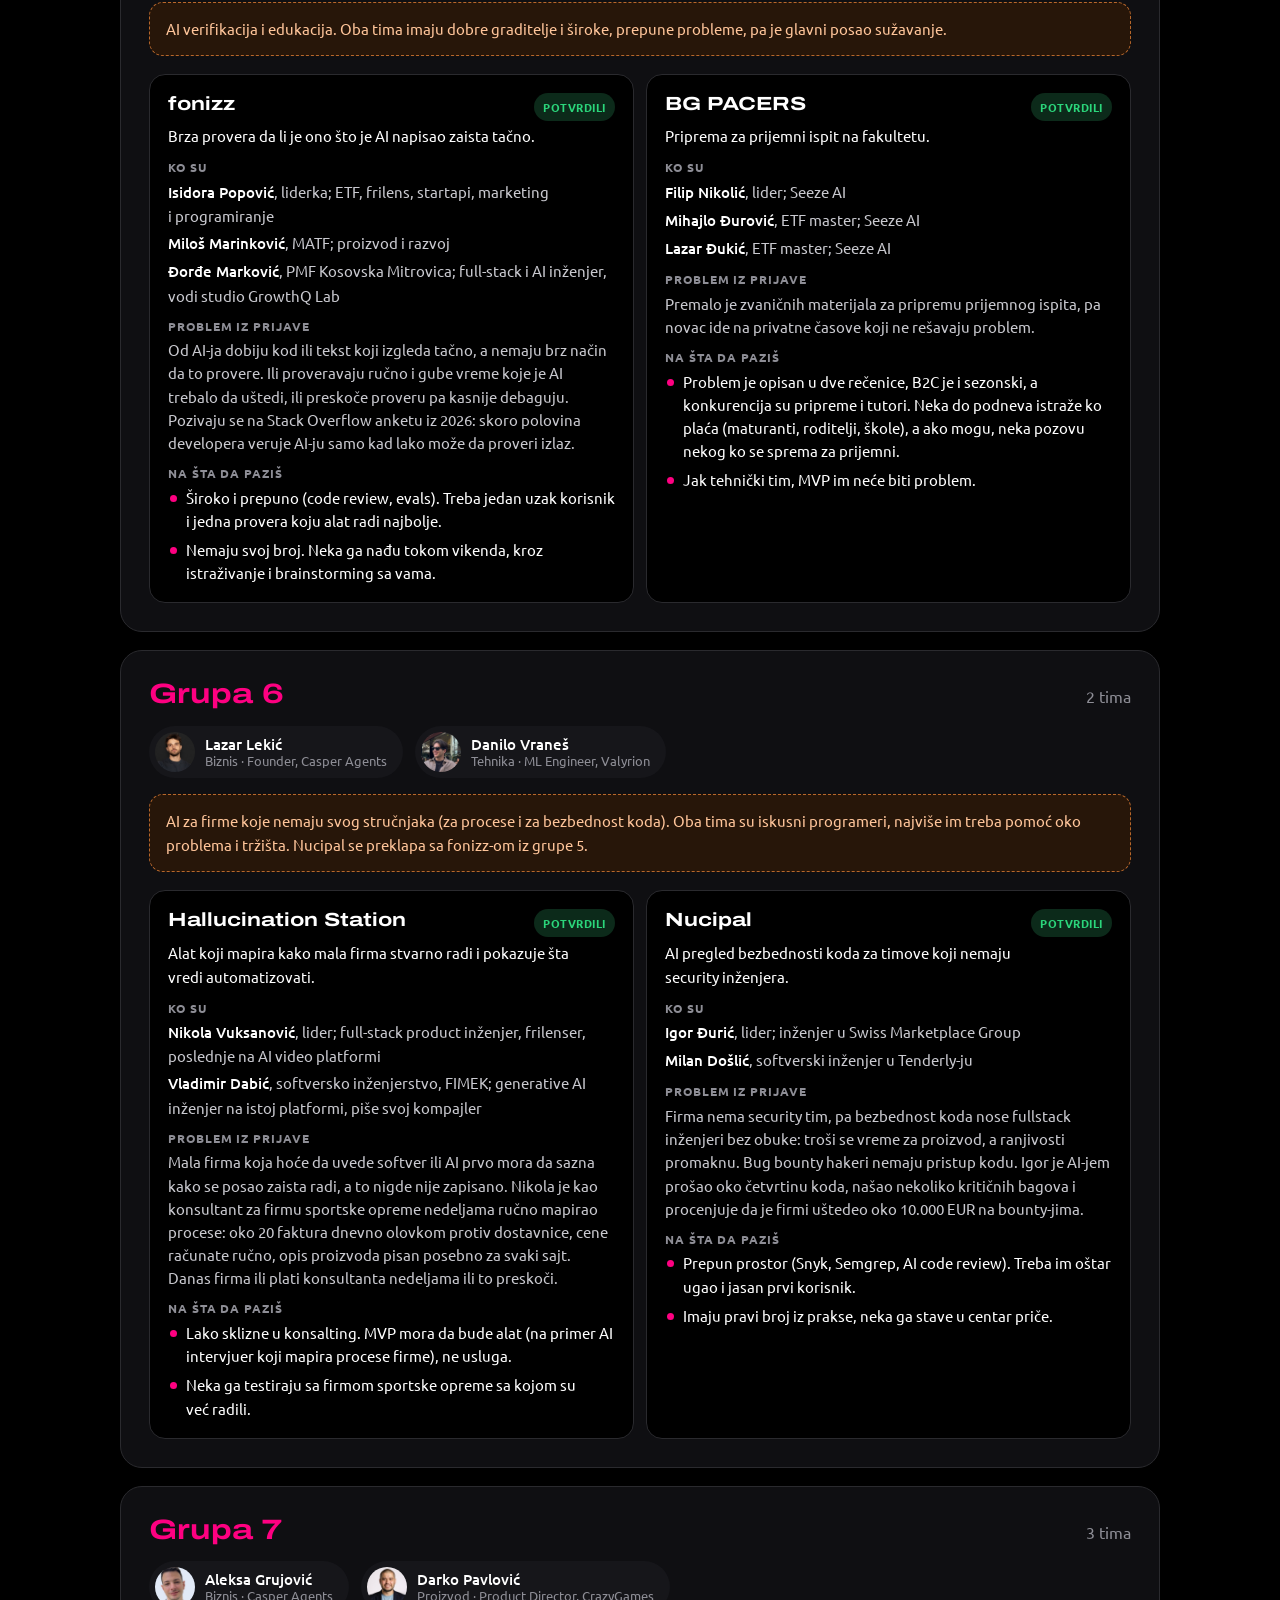
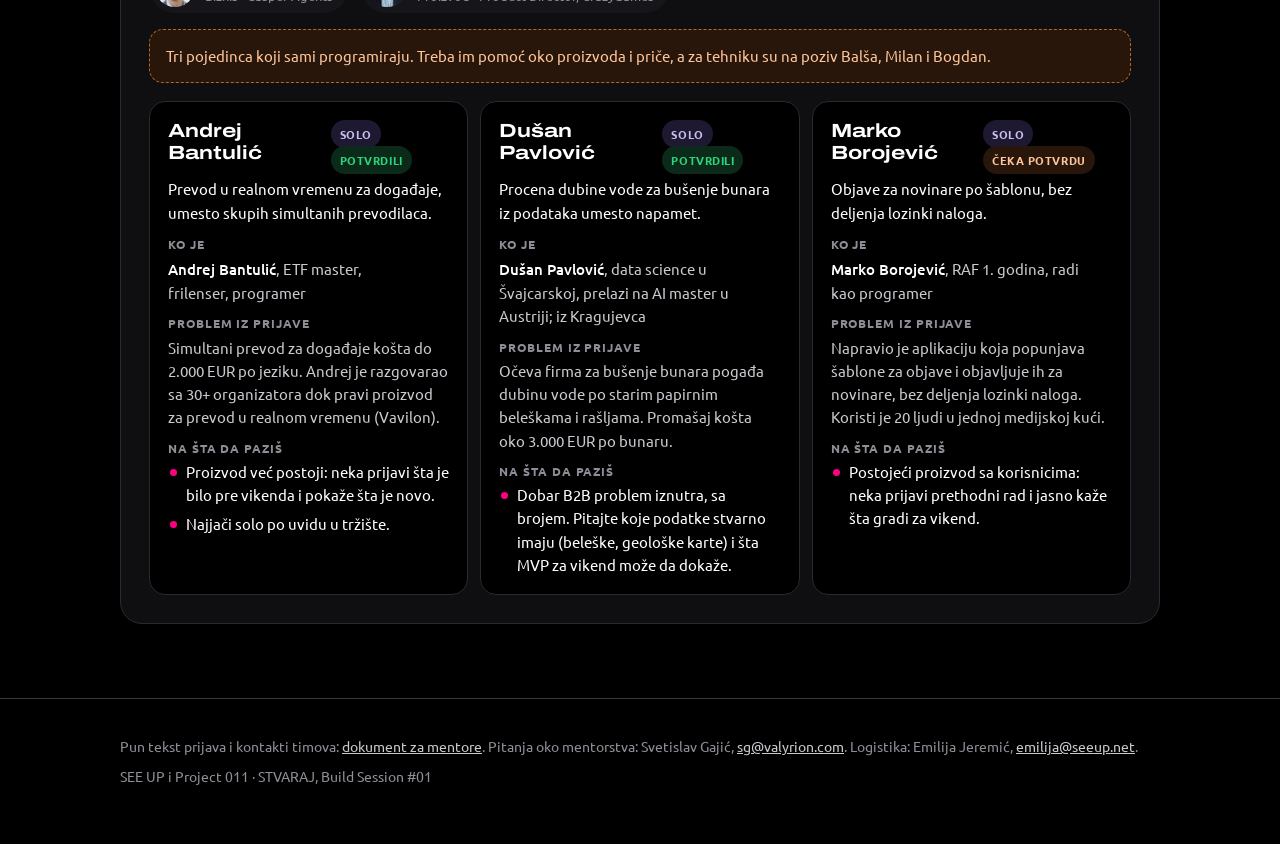
==== commit 9a638924: "EDIT umesto Roadline-a u grupi 2 (čeka potvrdu) Co-Authored-By: Claude Opus 5.5 <noreply@anthropic.c" ====
--- a/mentori.html
+++ b/mentori.html
@@ -34,7 +34,7 @@
     <div class="cinjenice">
       <span><b>28. i 29. novembar</b></span>
       <span><b>CDT Hub</b>, Kneza Miloša 12, 6. sprat</span>
-      <span><b>11 timova i 4 pojedinca</b>, 7 mentorskih grupa</span>
+      <span><b>12 timova i 4 pojedinca</b>, 7 mentorskih grupa</span>
     </div>
   </div>
 
@@ -108,7 +108,7 @@
   <section class="sek" id="pitch">
     <div class="wrap">
       <h2>Izbor finalista i pitch</h2>
-      <p class="pod">Imamo 15 timova i pojedinaca, a pitchuje najviše 10. To je jako bitno: tvoj feedback nam pomaže da izaberemo tih 10, a to nam olakšava da u nedelju izaberemo 3 najbolja.</p>
+      <p class="pod">Imamo 16 timova i pojedinaca, a pitchuje najviše 10. To je jako bitno: tvoj feedback nam pomaže da izaberemo tih 10, a to nam olakšava da u nedelju izaberemo 3 najbolja.</p>
       <div class="mreza">
         <div class="kartica">
           <h3>Tvoj feedback</h3>
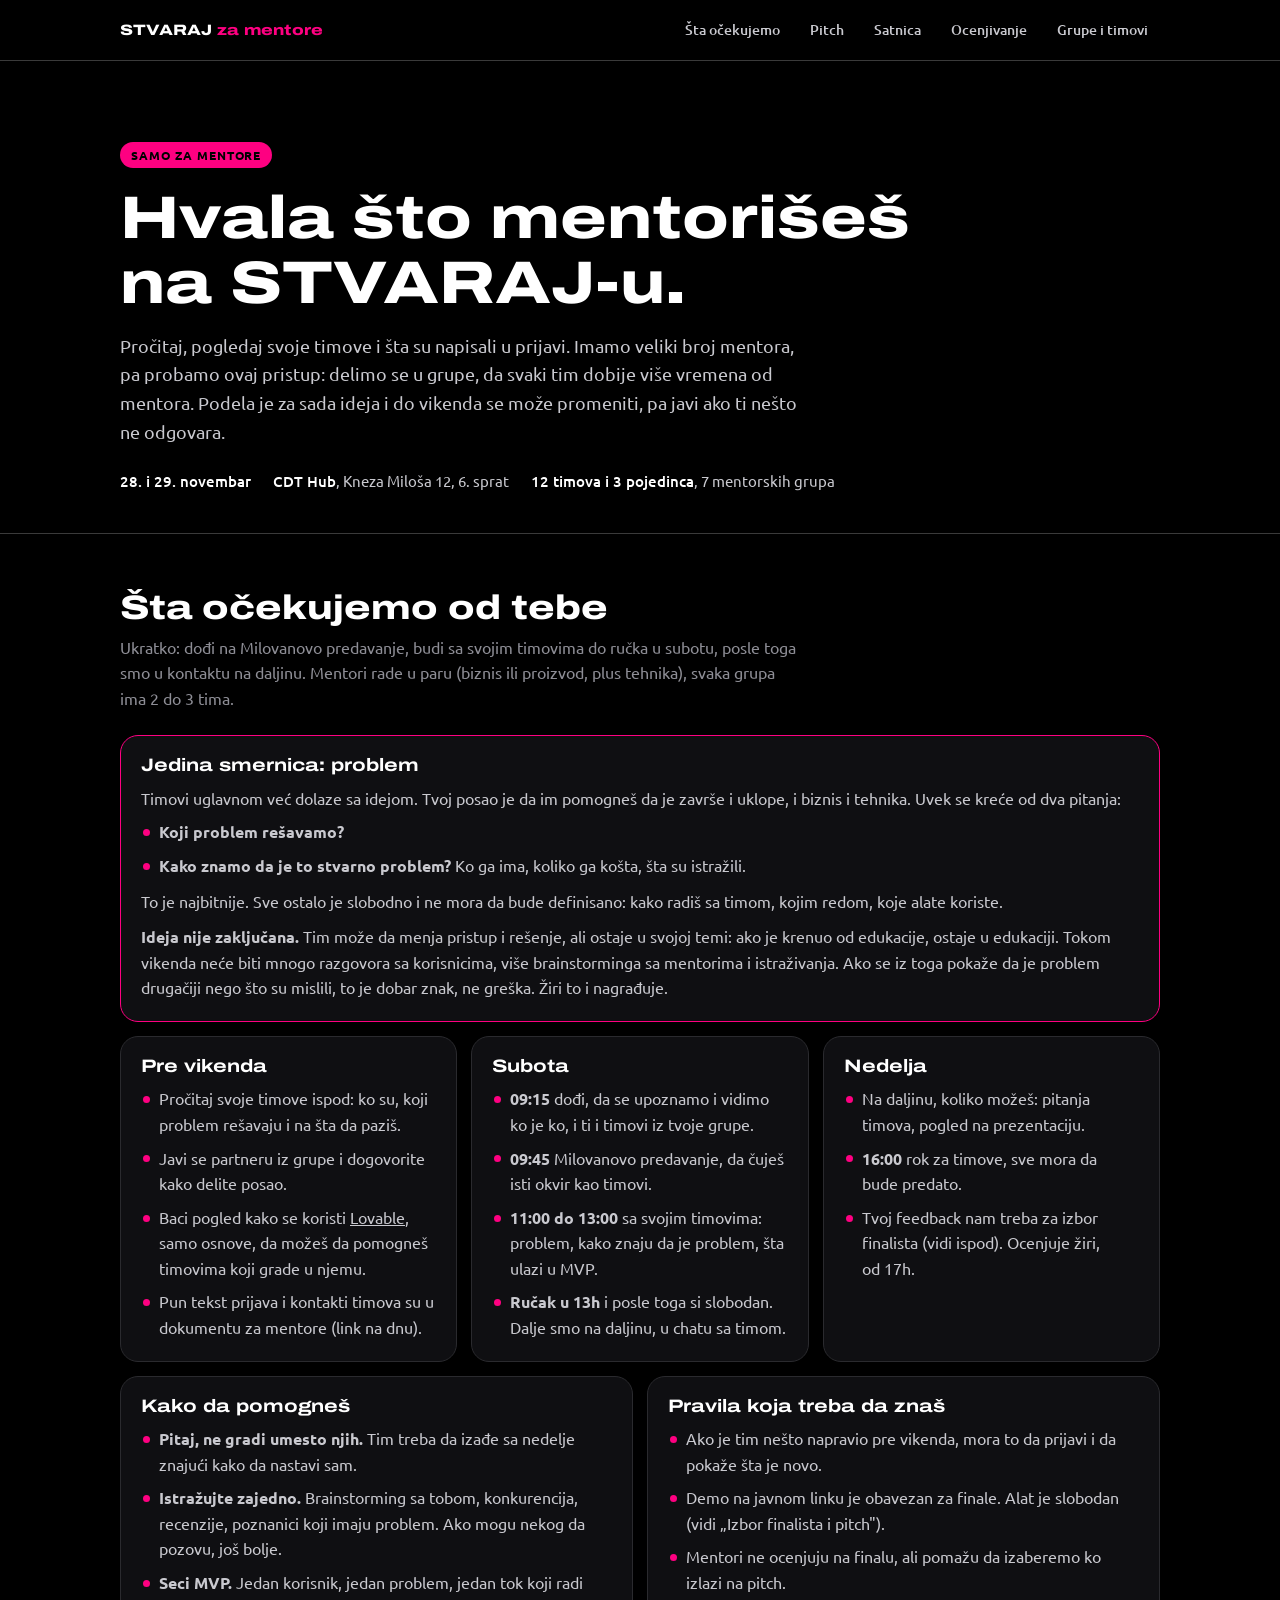
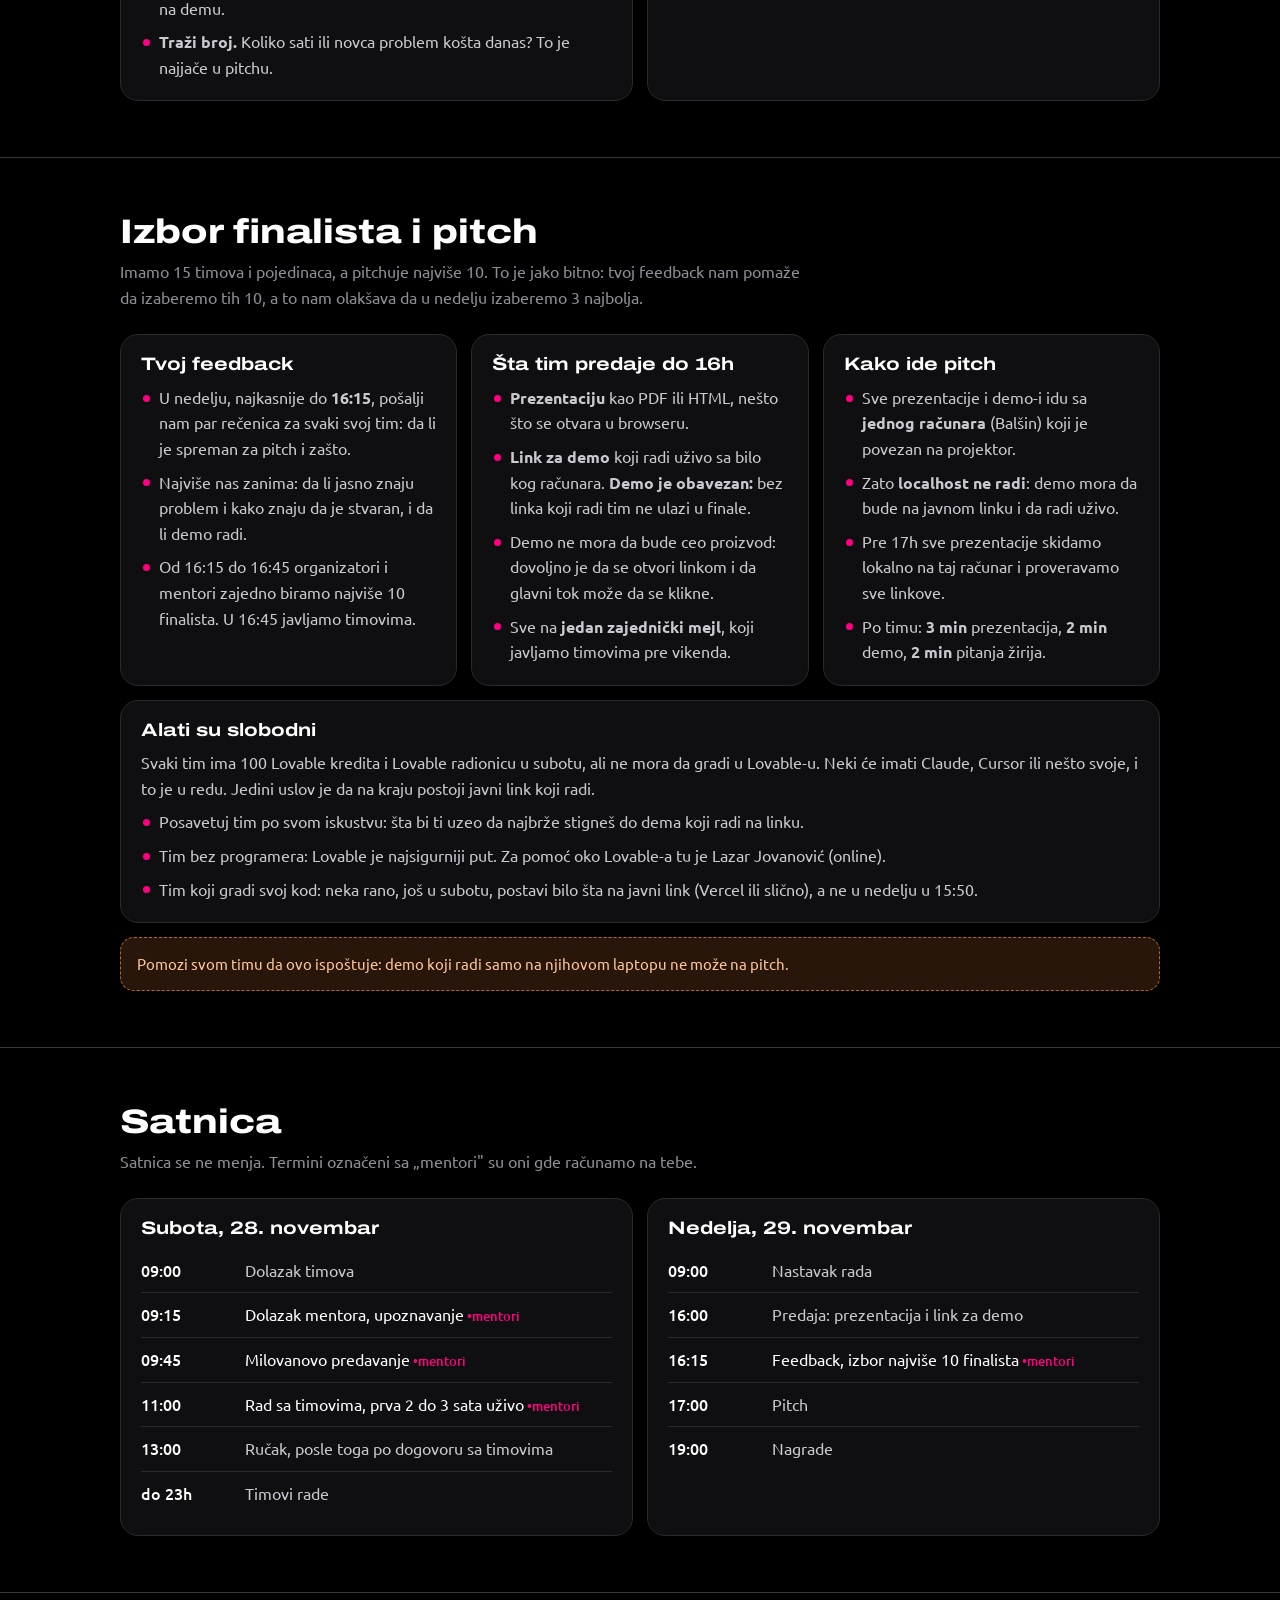
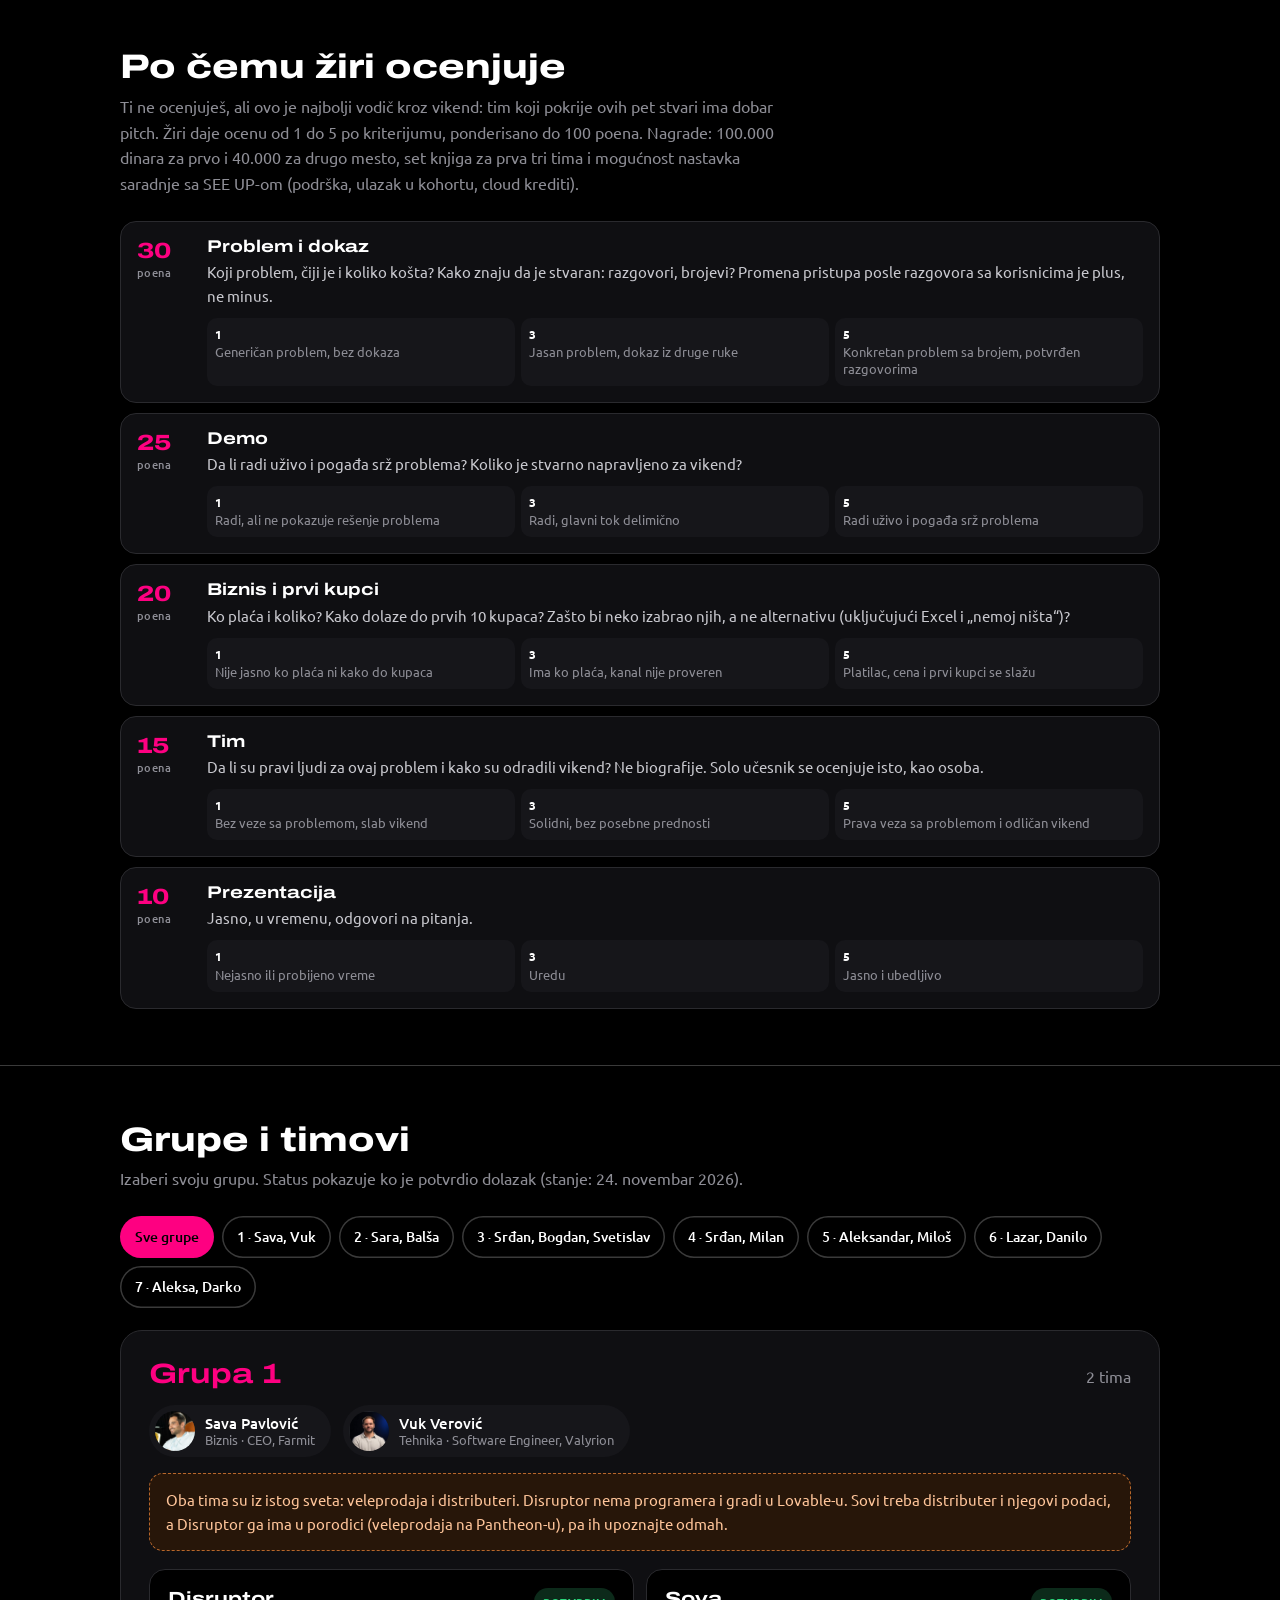
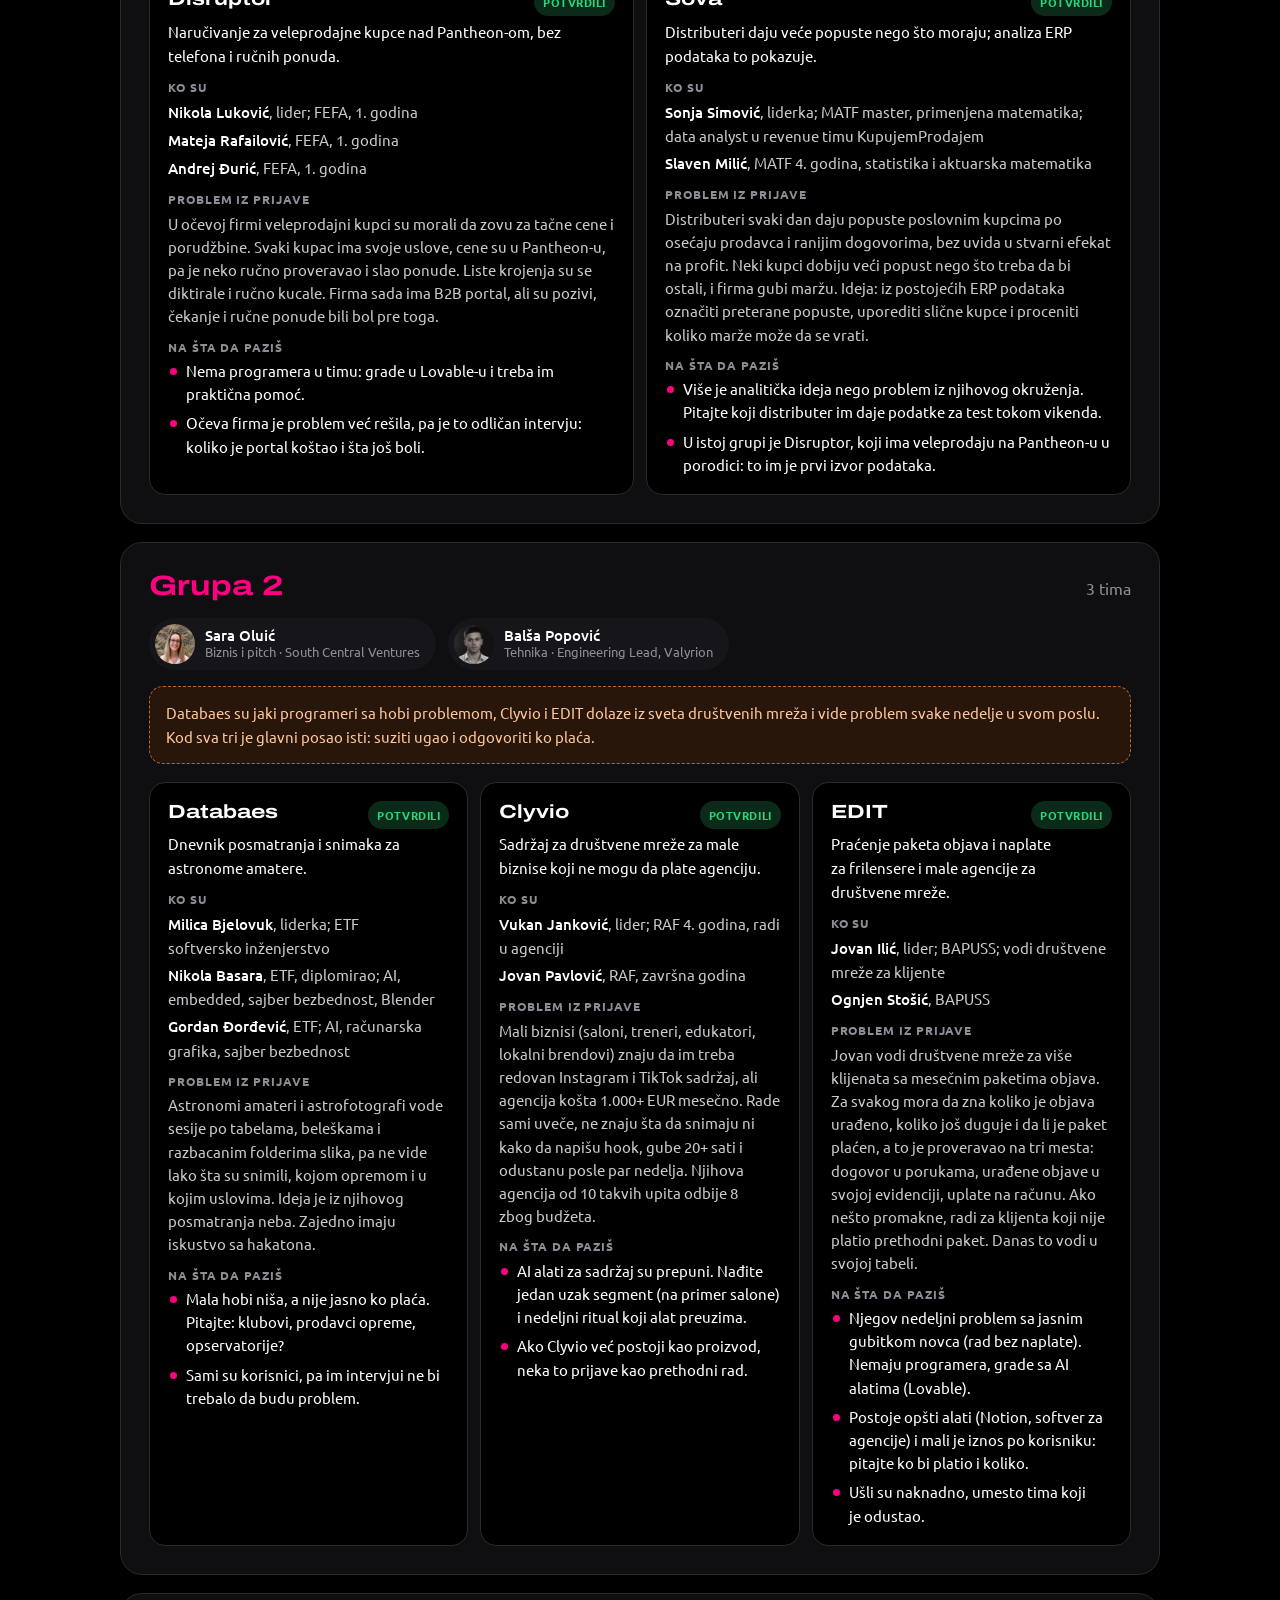
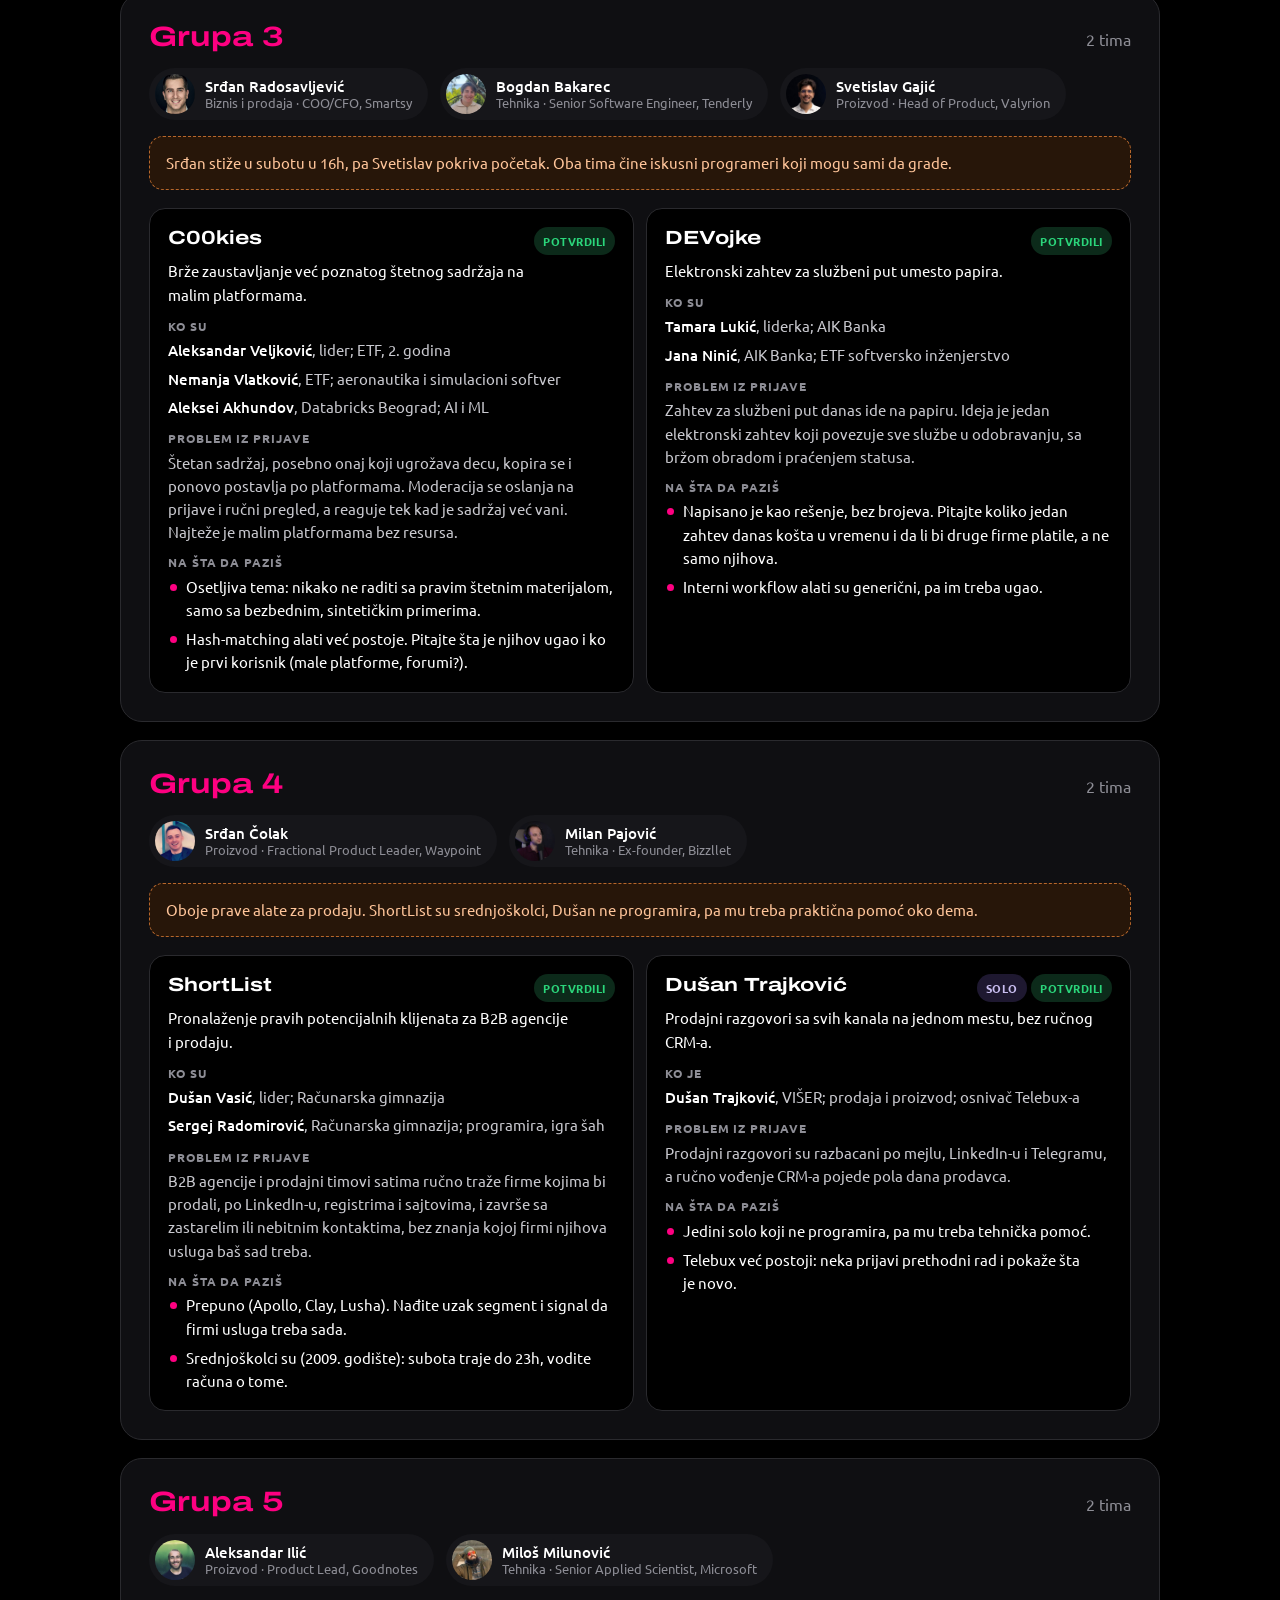
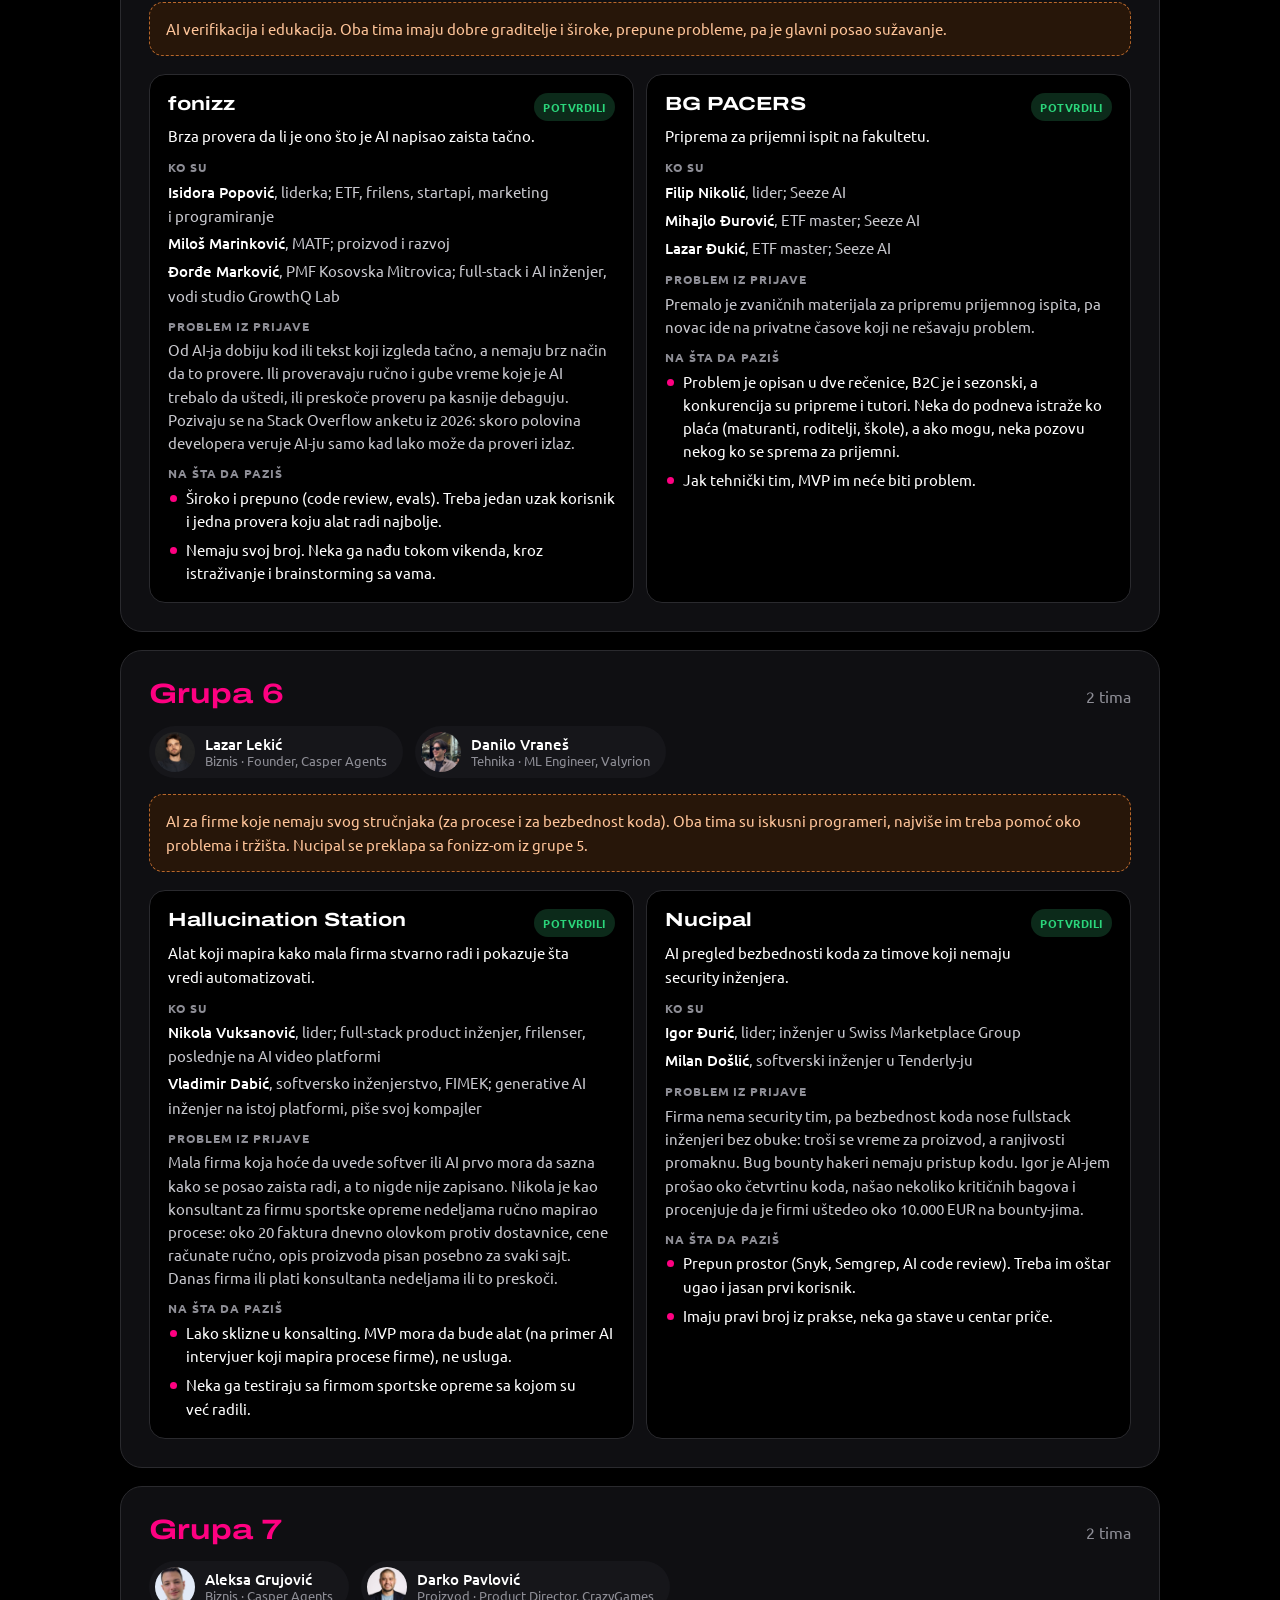
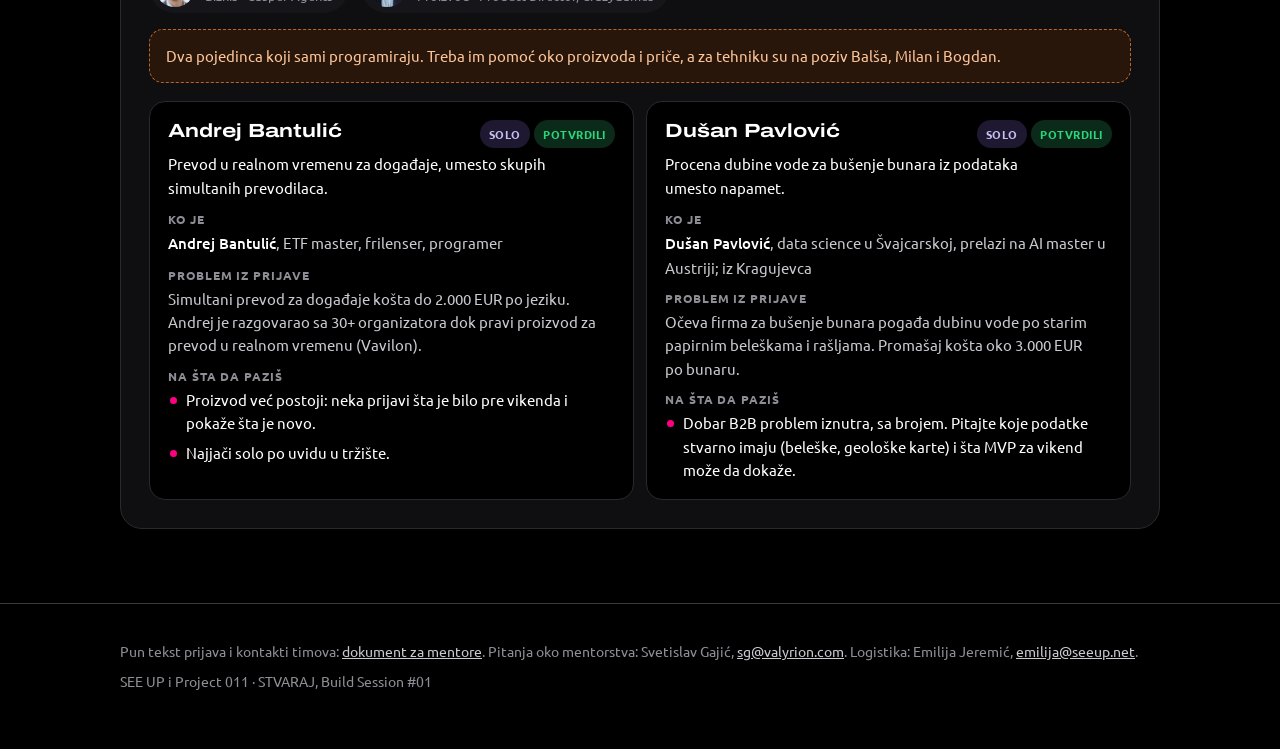
==== commit 3d5c6053: "Marko Borojević ne dolazi: sklonjen iz grupe 7, 12 timova i 3 pojedinca (15)" ====
--- a/mentori.html
+++ b/mentori.html
@@ -34,7 +34,7 @@
     <div class="cinjenice">
       <span><b>28. i 29. novembar</b></span>
       <span><b>CDT Hub</b>, Kneza Miloša 12, 6. sprat</span>
-      <span><b>12 timova i 4 pojedinca</b>, 7 mentorskih grupa</span>
+      <span><b>12 timova i 3 pojedinca</b>, 7 mentorskih grupa</span>
     </div>
   </div>
 
@@ -108,7 +108,7 @@
   <section class="sek" id="pitch">
     <div class="wrap">
       <h2>Izbor finalista i pitch</h2>
-      <p class="pod">Imamo 16 timova i pojedinaca, a pitchuje najviše 10. To je jako bitno: tvoj feedback nam pomaže da izaberemo tih 10, a to nam olakšava da u nedelju izaberemo 3 najbolja.</p>
+      <p class="pod">Imamo 15 timova i pojedinaca, a pitchuje najviše 10. To je jako bitno: tvoj feedback nam pomaže da izaberemo tih 10, a to nam olakšava da u nedelju izaberemo 3 najbolja.</p>
       <div class="mreza">
         <div class="kartica">
           <h3>Tvoj feedback</h3>
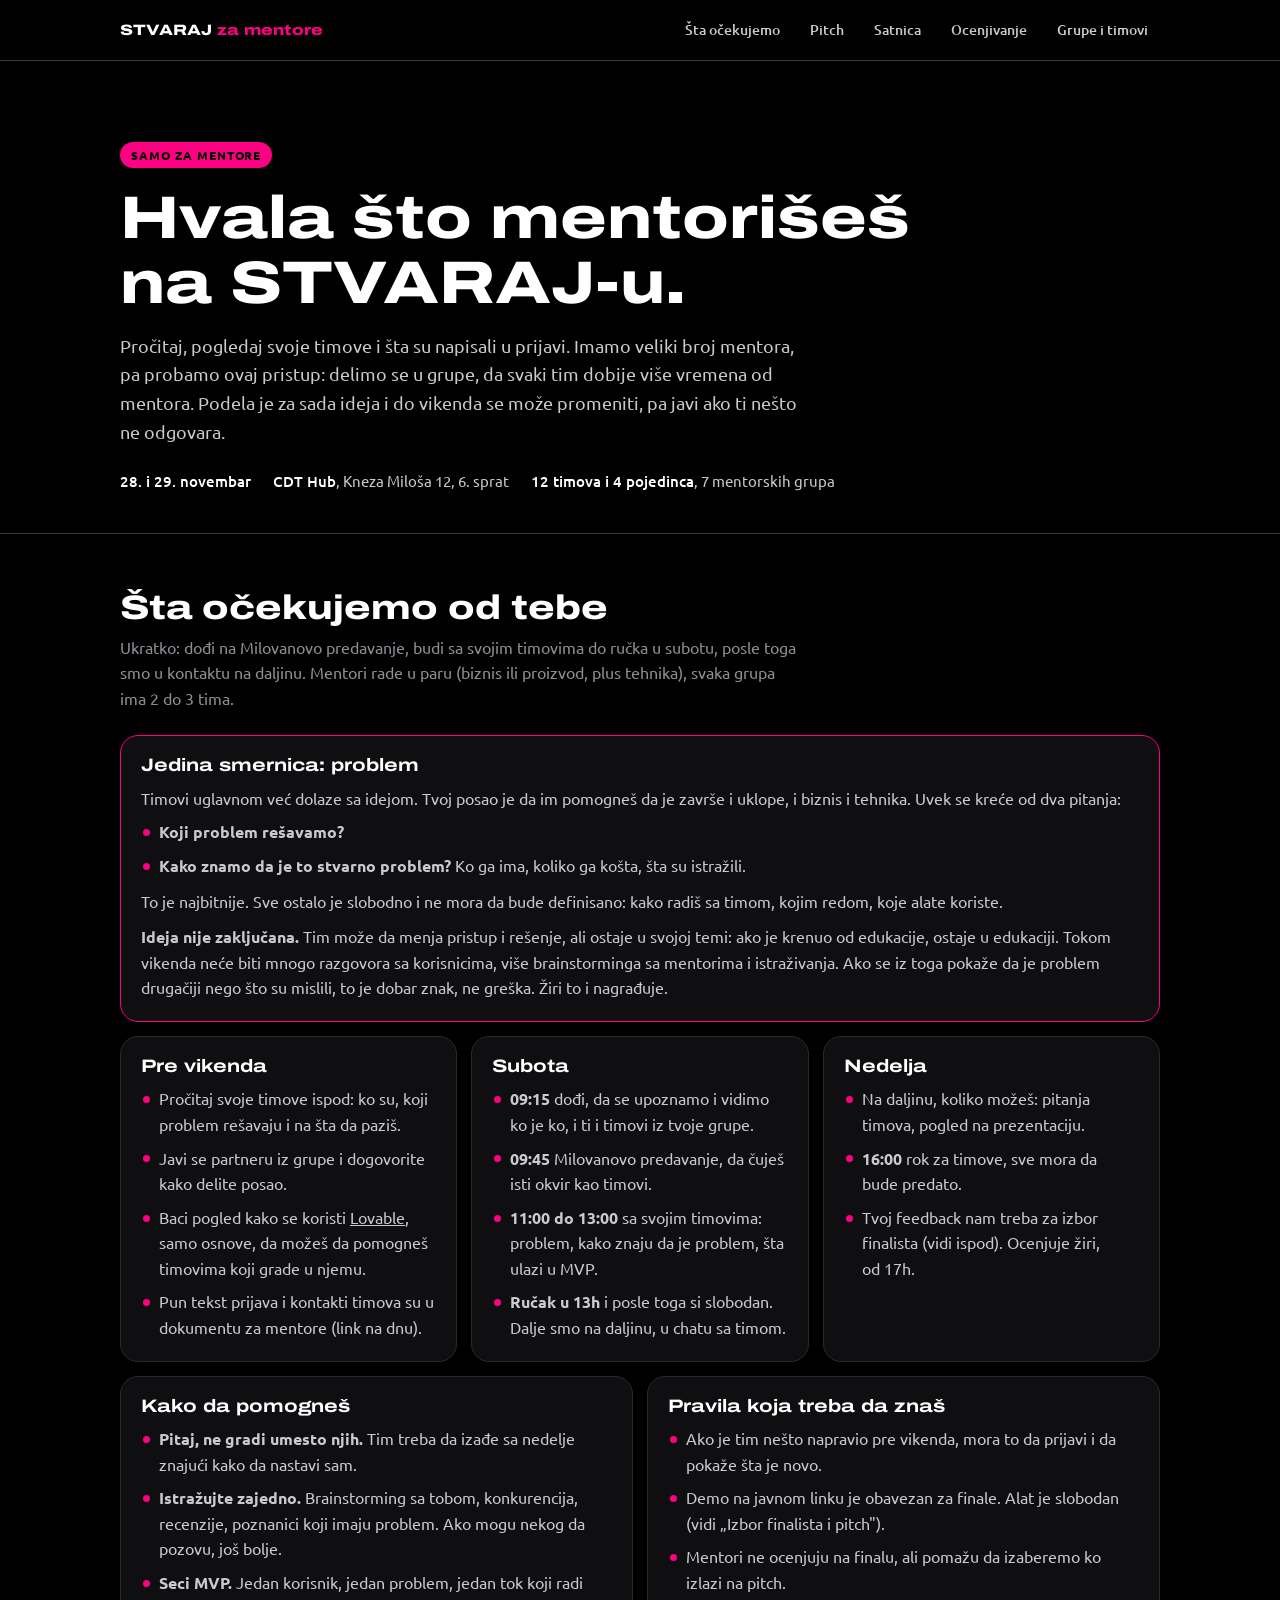
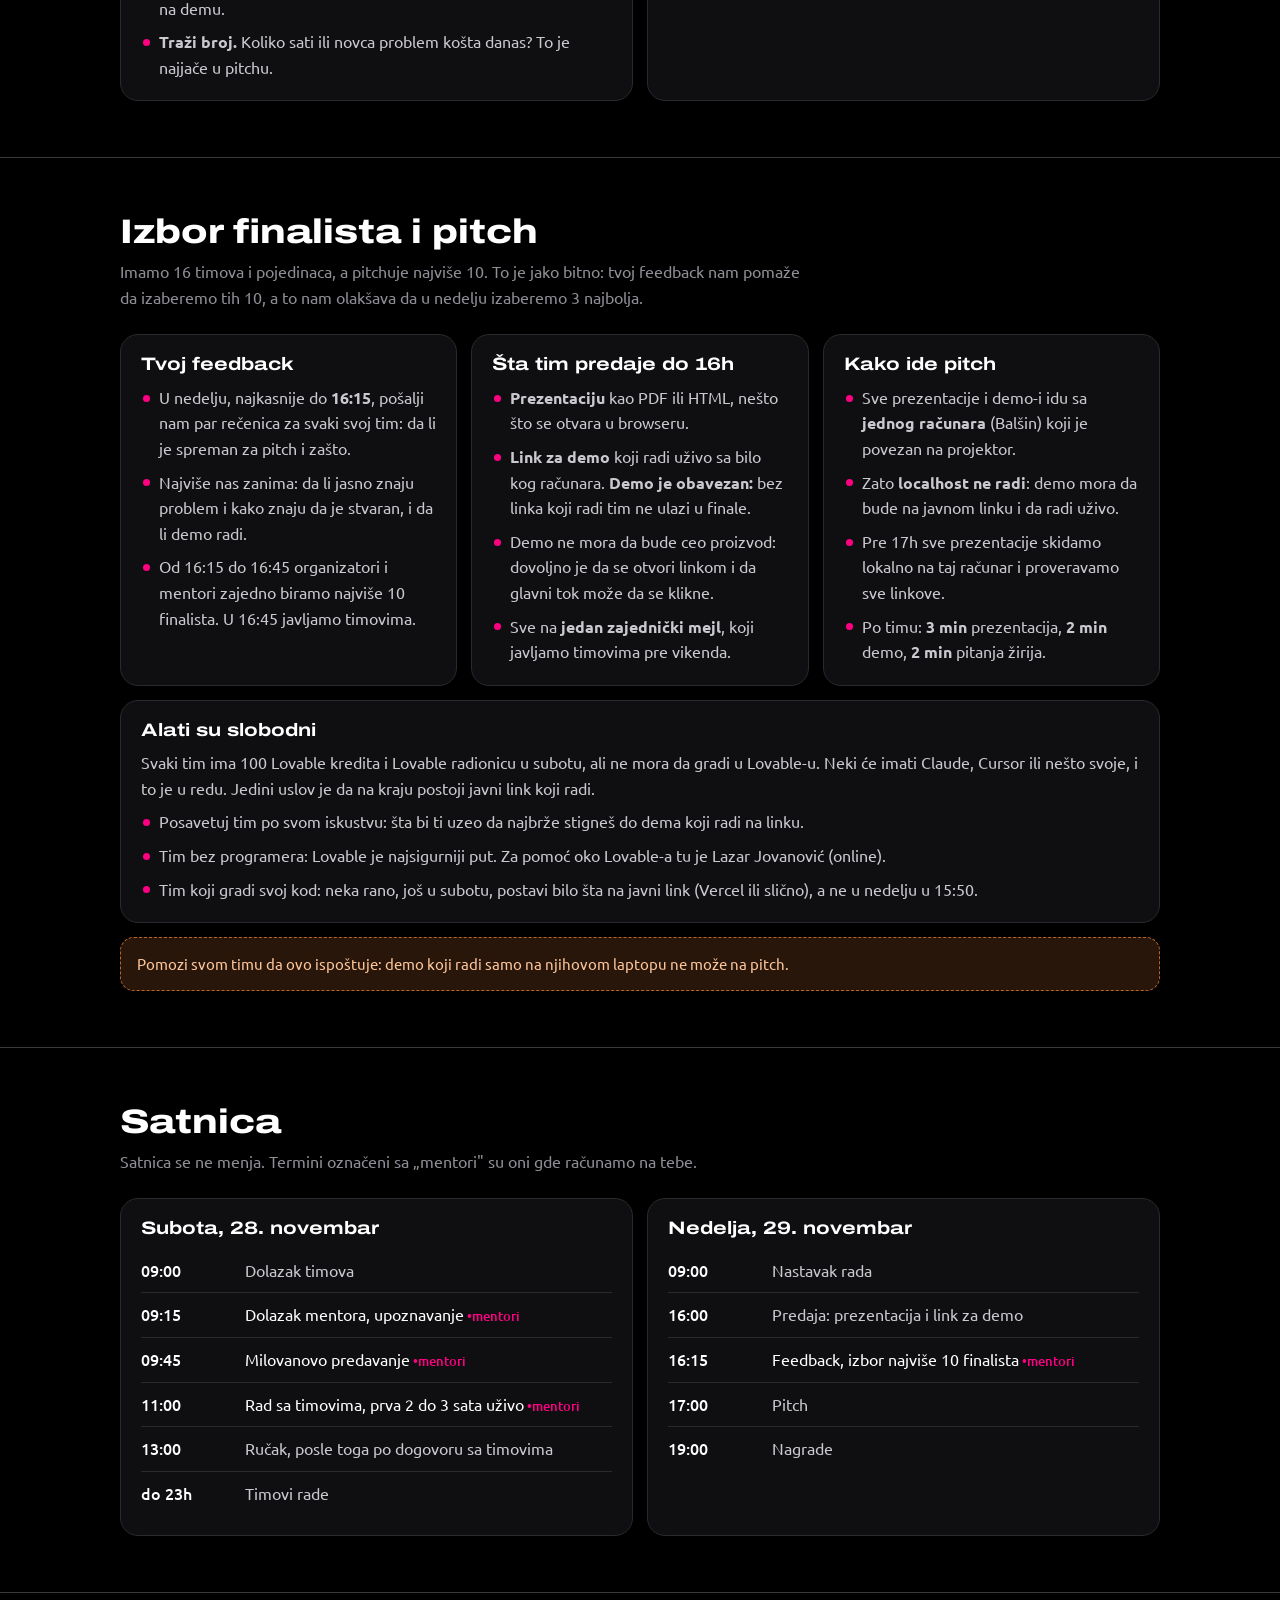
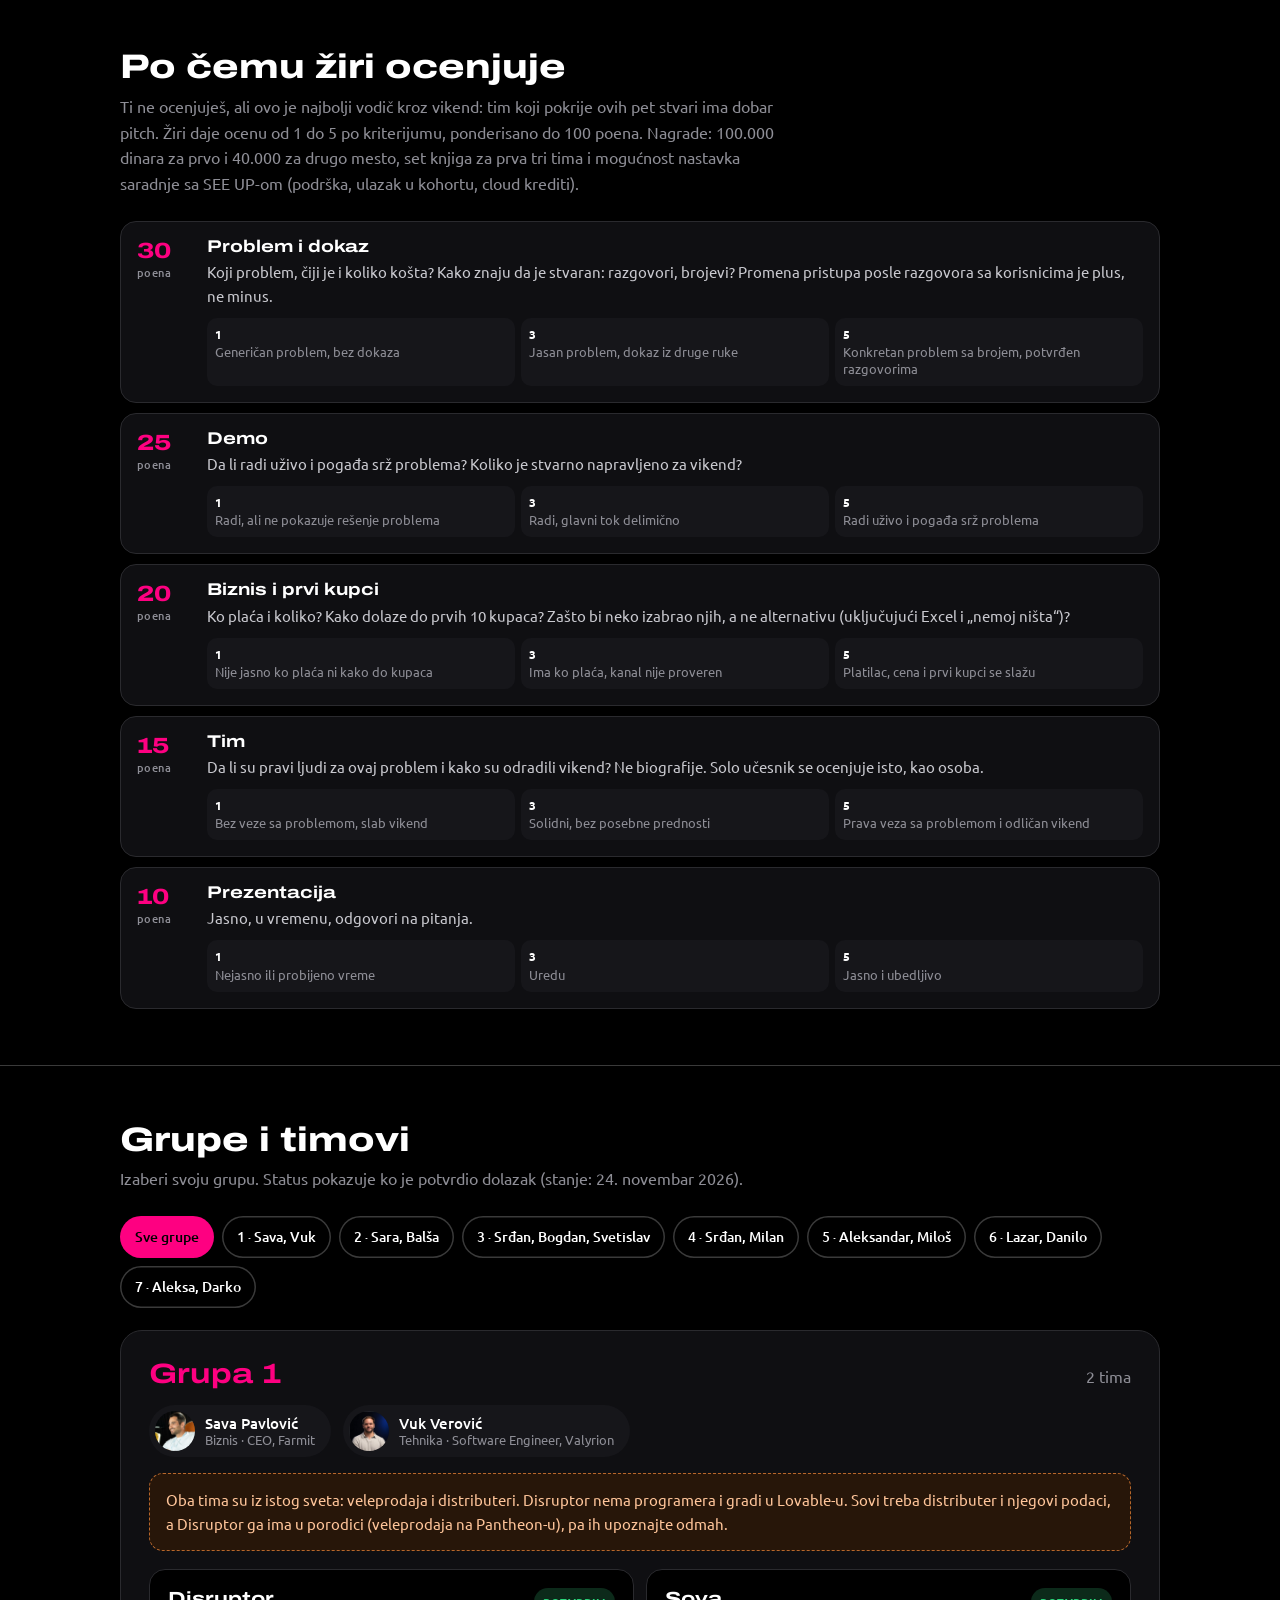
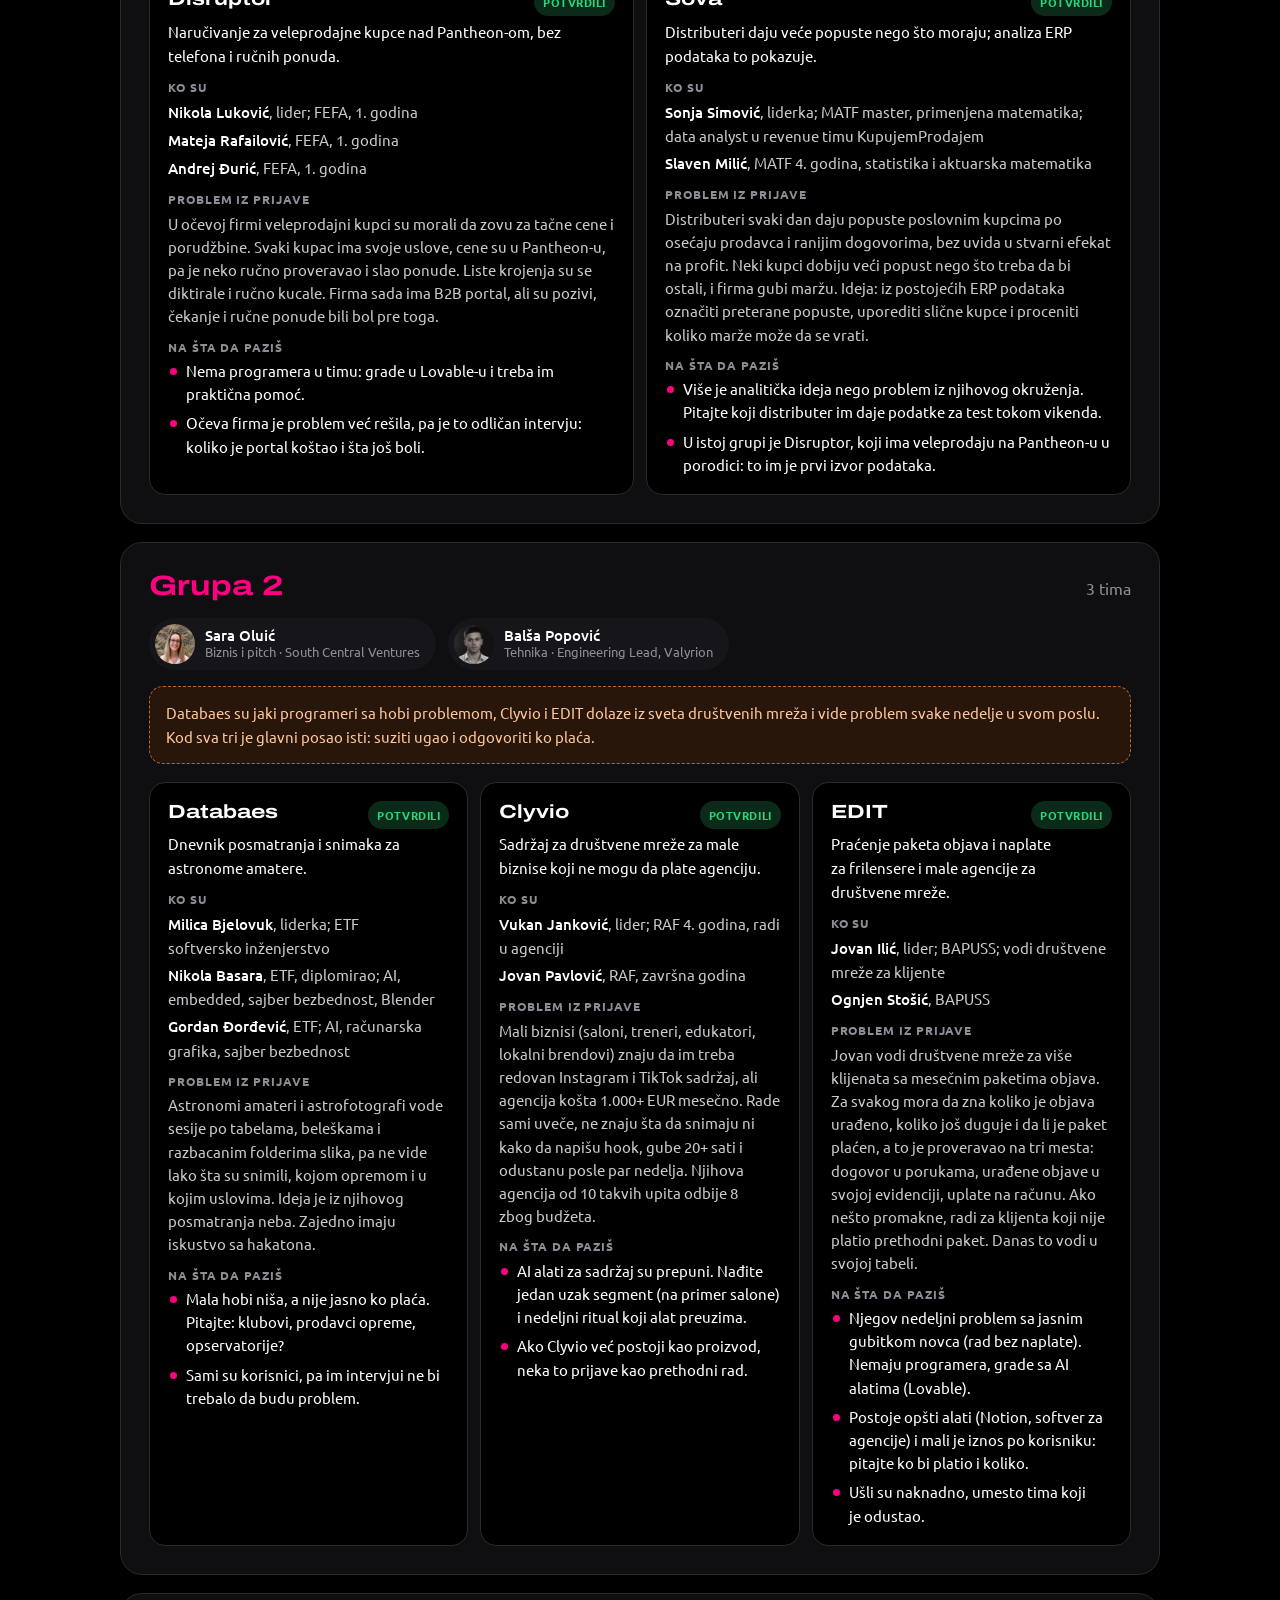
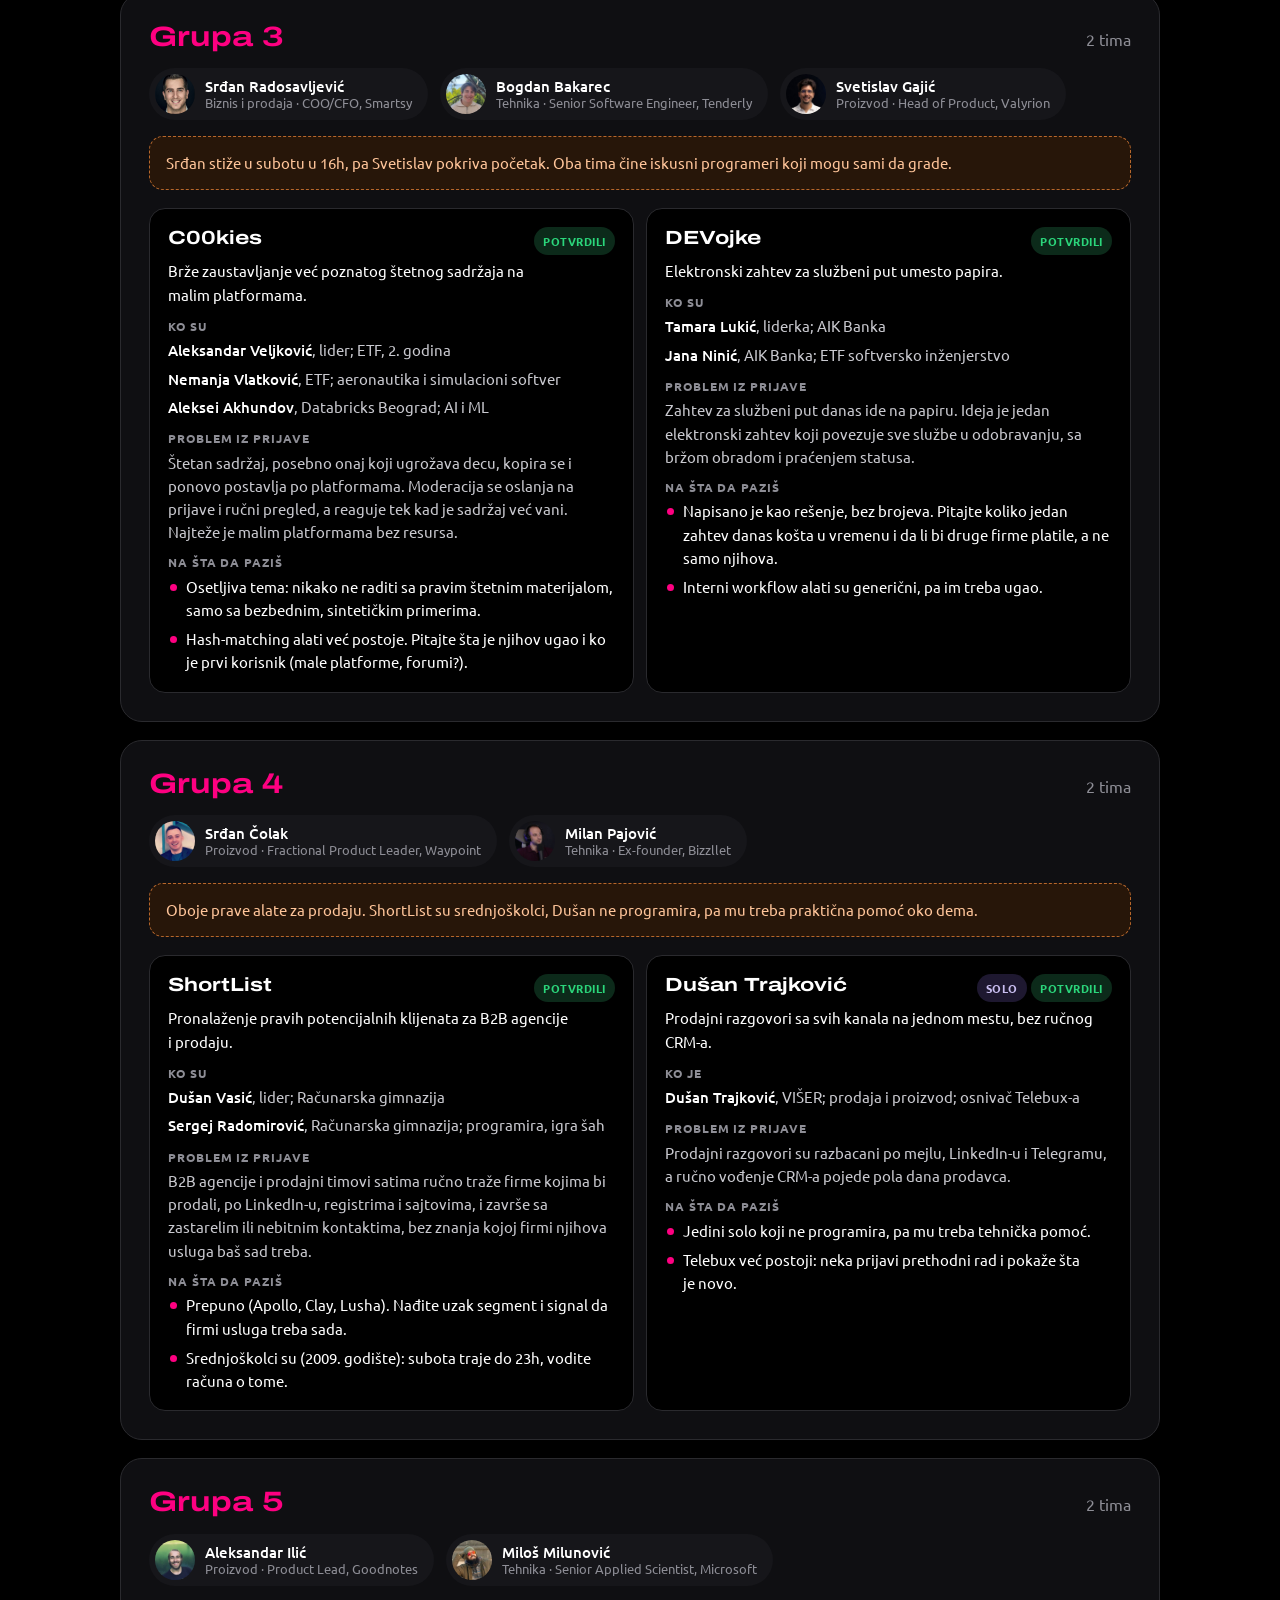
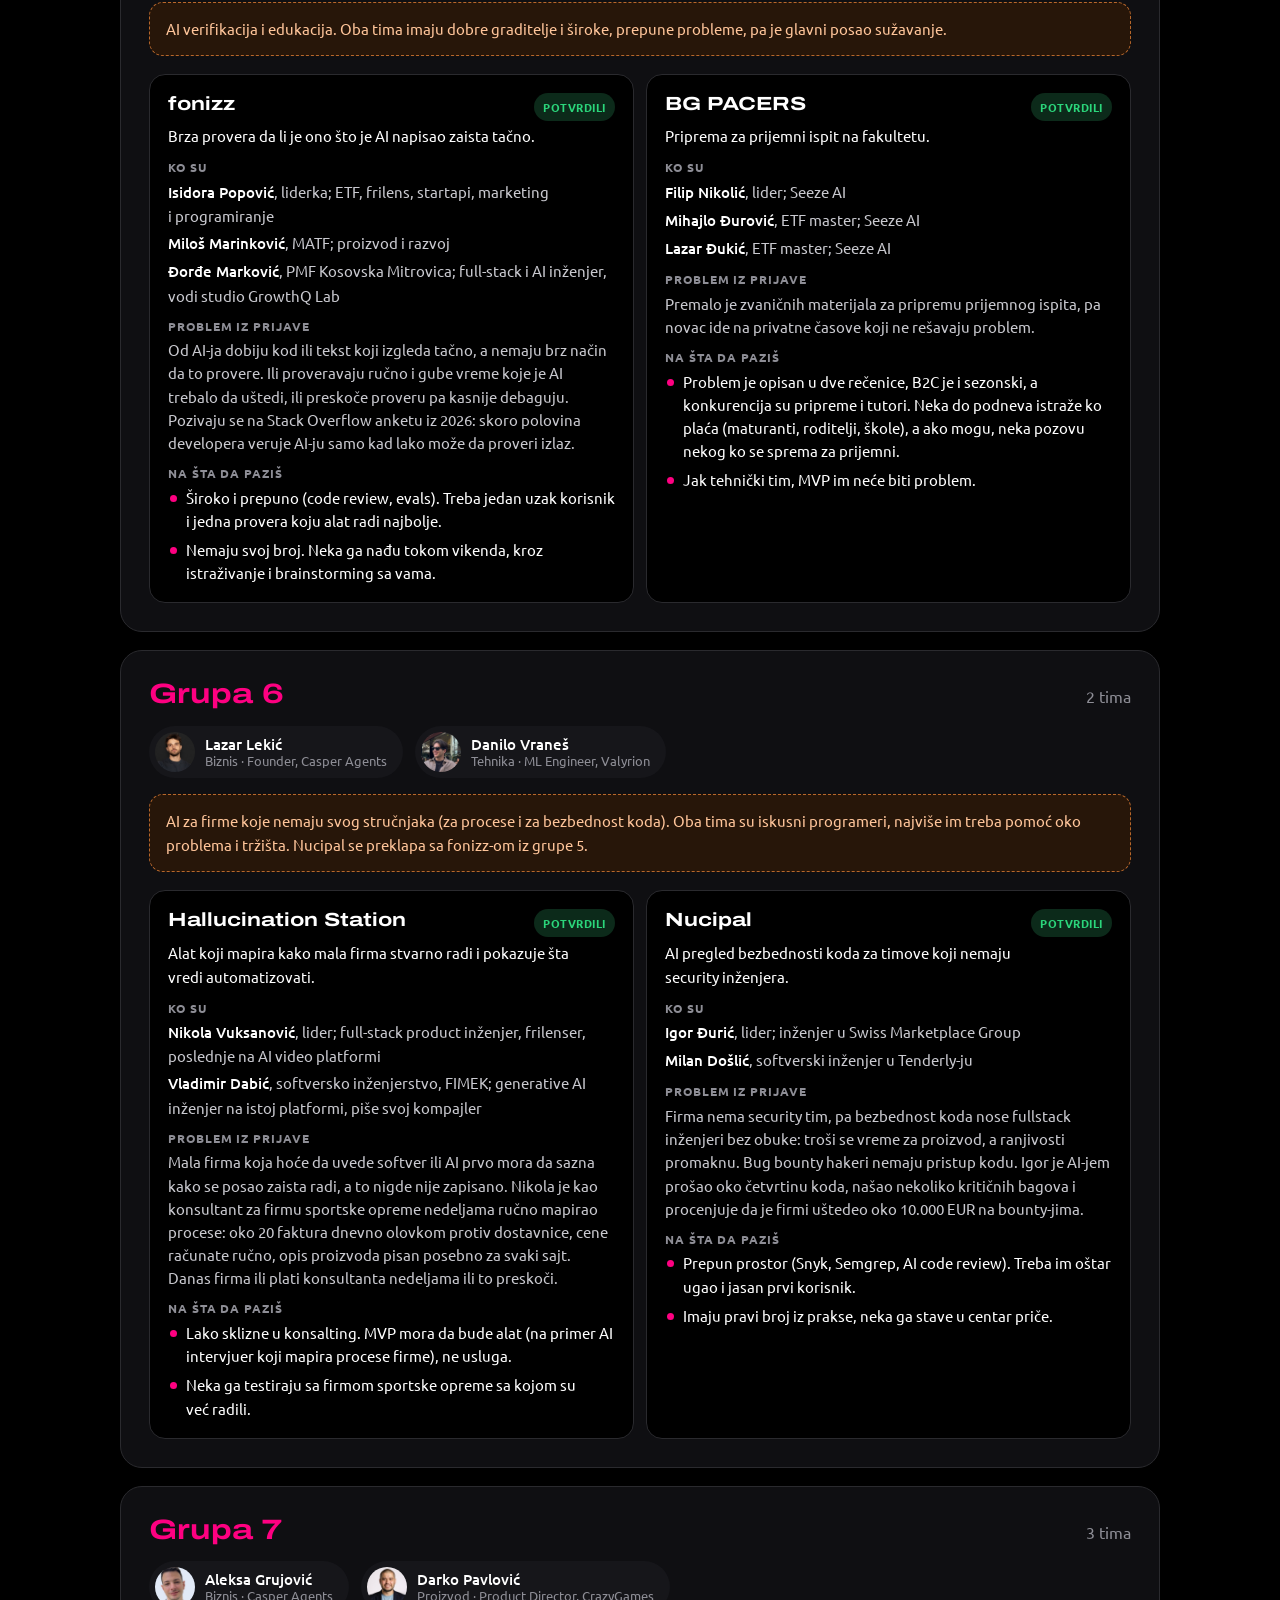
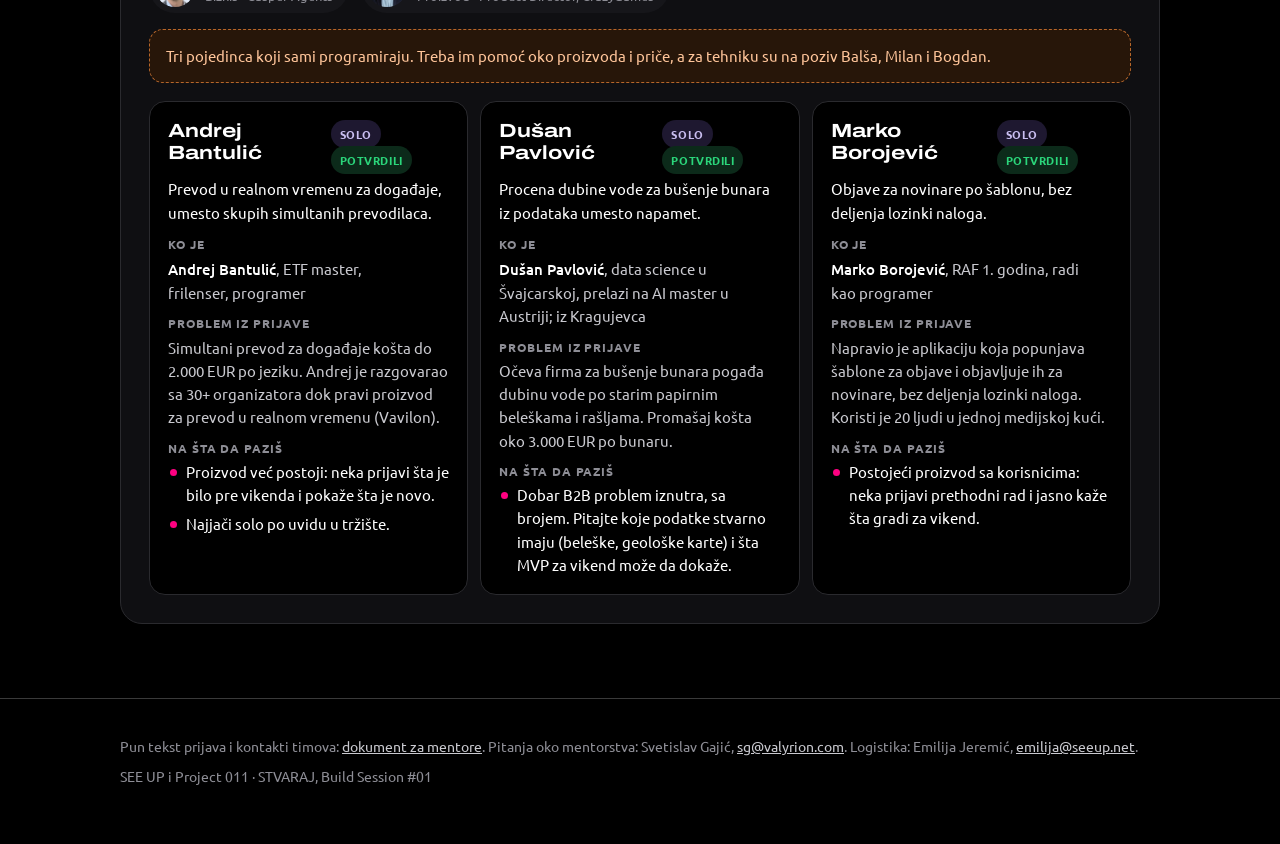
==== commit a5412e16: "Marko Borojević ipak potvrdio: vraćen u grupu 7, 12 timova i 4 pojedinca (16), izbor zatvoren" ====
--- a/mentori.html
+++ b/mentori.html
@@ -34,7 +34,7 @@
     <div class="cinjenice">
       <span><b>28. i 29. novembar</b></span>
       <span><b>CDT Hub</b>, Kneza Miloša 12, 6. sprat</span>
-      <span><b>12 timova i 3 pojedinca</b>, 7 mentorskih grupa</span>
+      <span><b>12 timova i 4 pojedinca</b>, 7 mentorskih grupa</span>
     </div>
   </div>
 
@@ -108,7 +108,7 @@
   <section class="sek" id="pitch">
     <div class="wrap">
       <h2>Izbor finalista i pitch</h2>
-      <p class="pod">Imamo 15 timova i pojedinaca, a pitchuje najviše 10. To je jako bitno: tvoj feedback nam pomaže da izaberemo tih 10, a to nam olakšava da u nedelju izaberemo 3 najbolja.</p>
+      <p class="pod">Imamo 16 timova i pojedinaca, a pitchuje najviše 10. To je jako bitno: tvoj feedback nam pomaže da izaberemo tih 10, a to nam olakšava da u nedelju izaberemo 3 najbolja.</p>
       <div class="mreza">
         <div class="kartica">
           <h3>Tvoj feedback</h3>
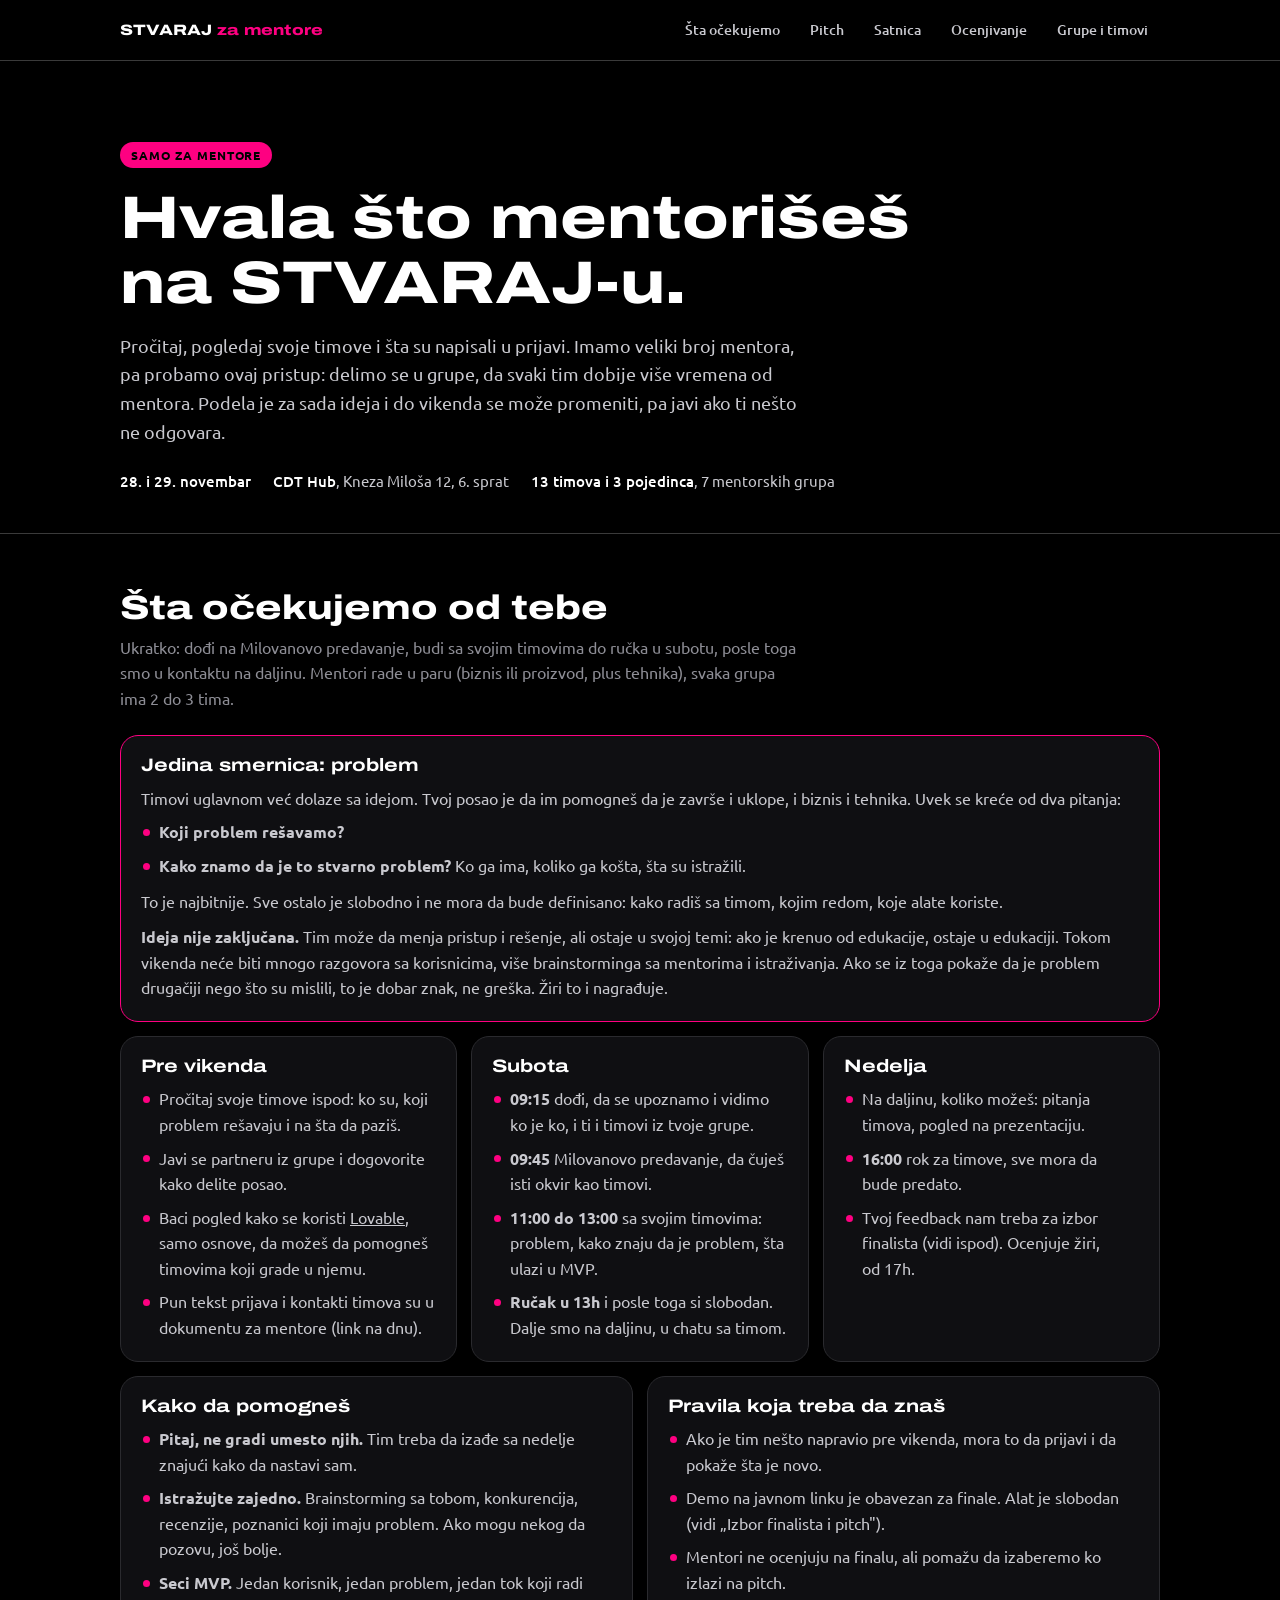
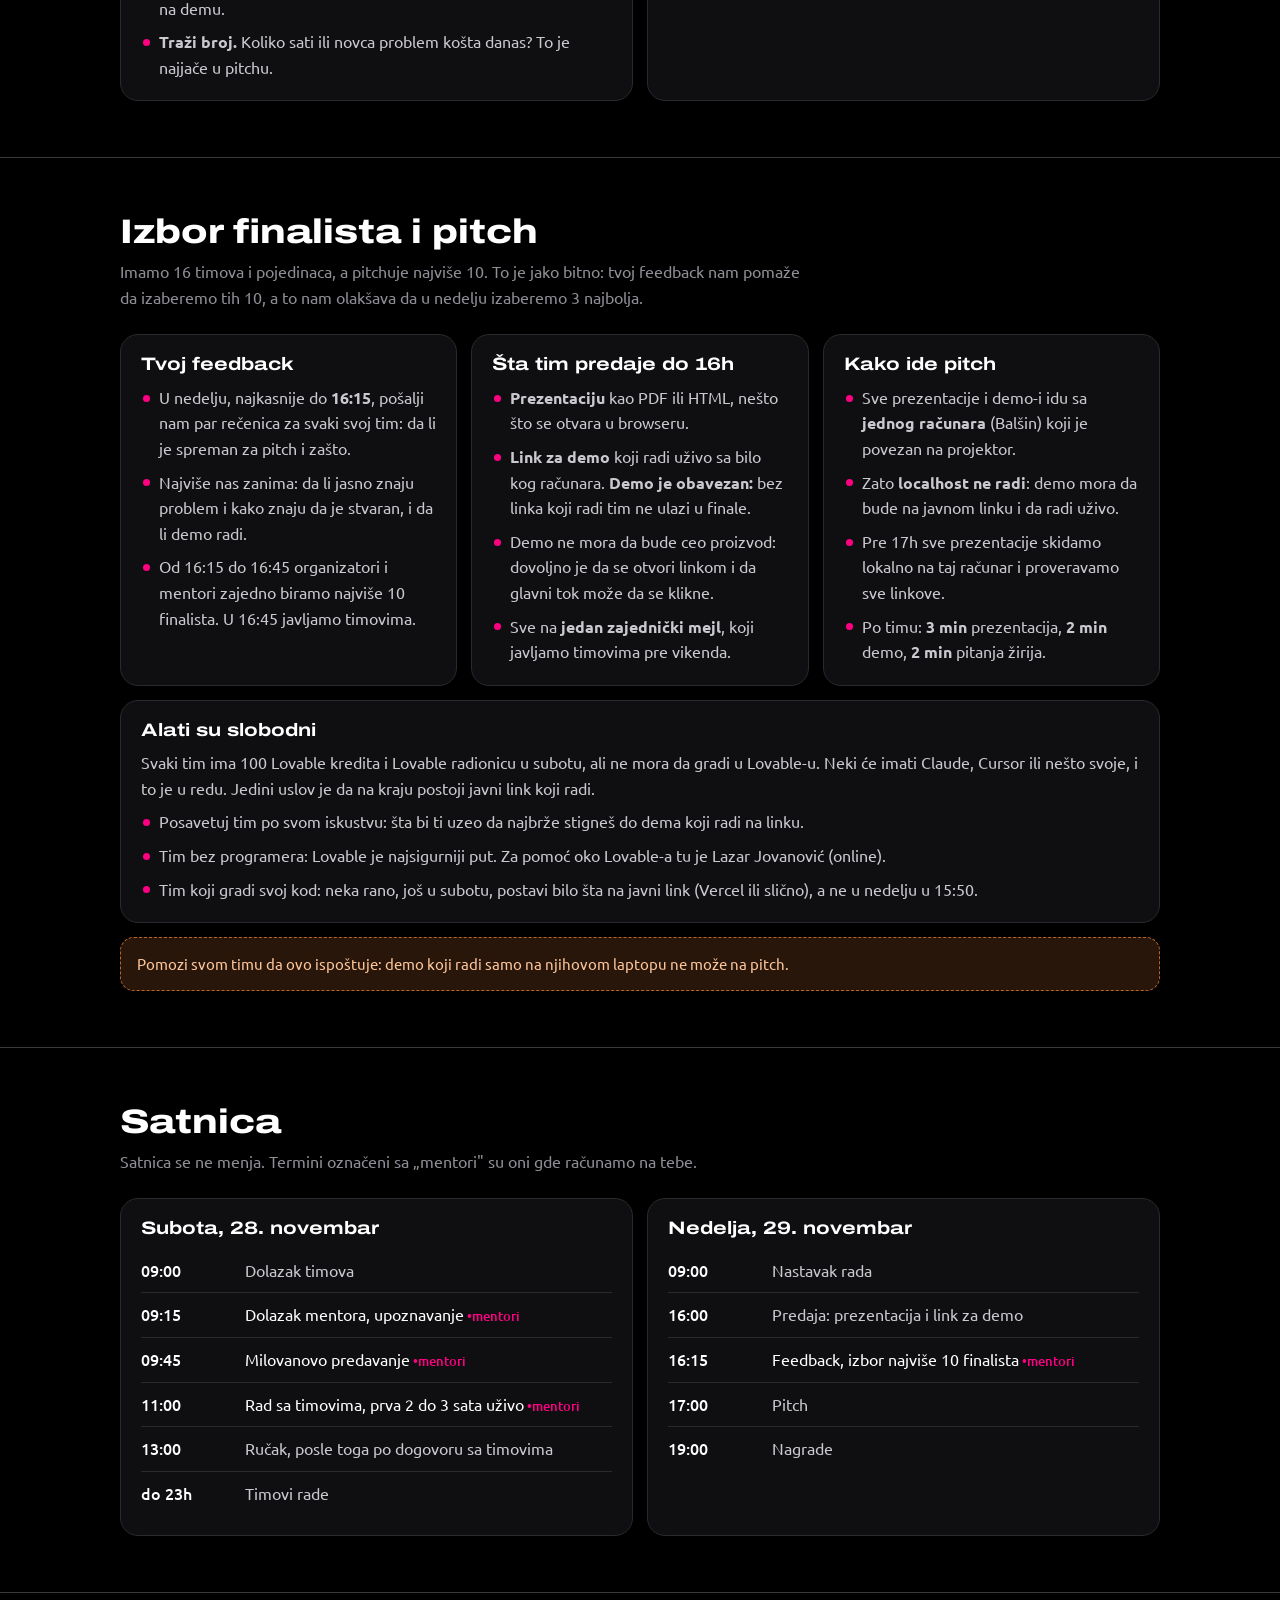
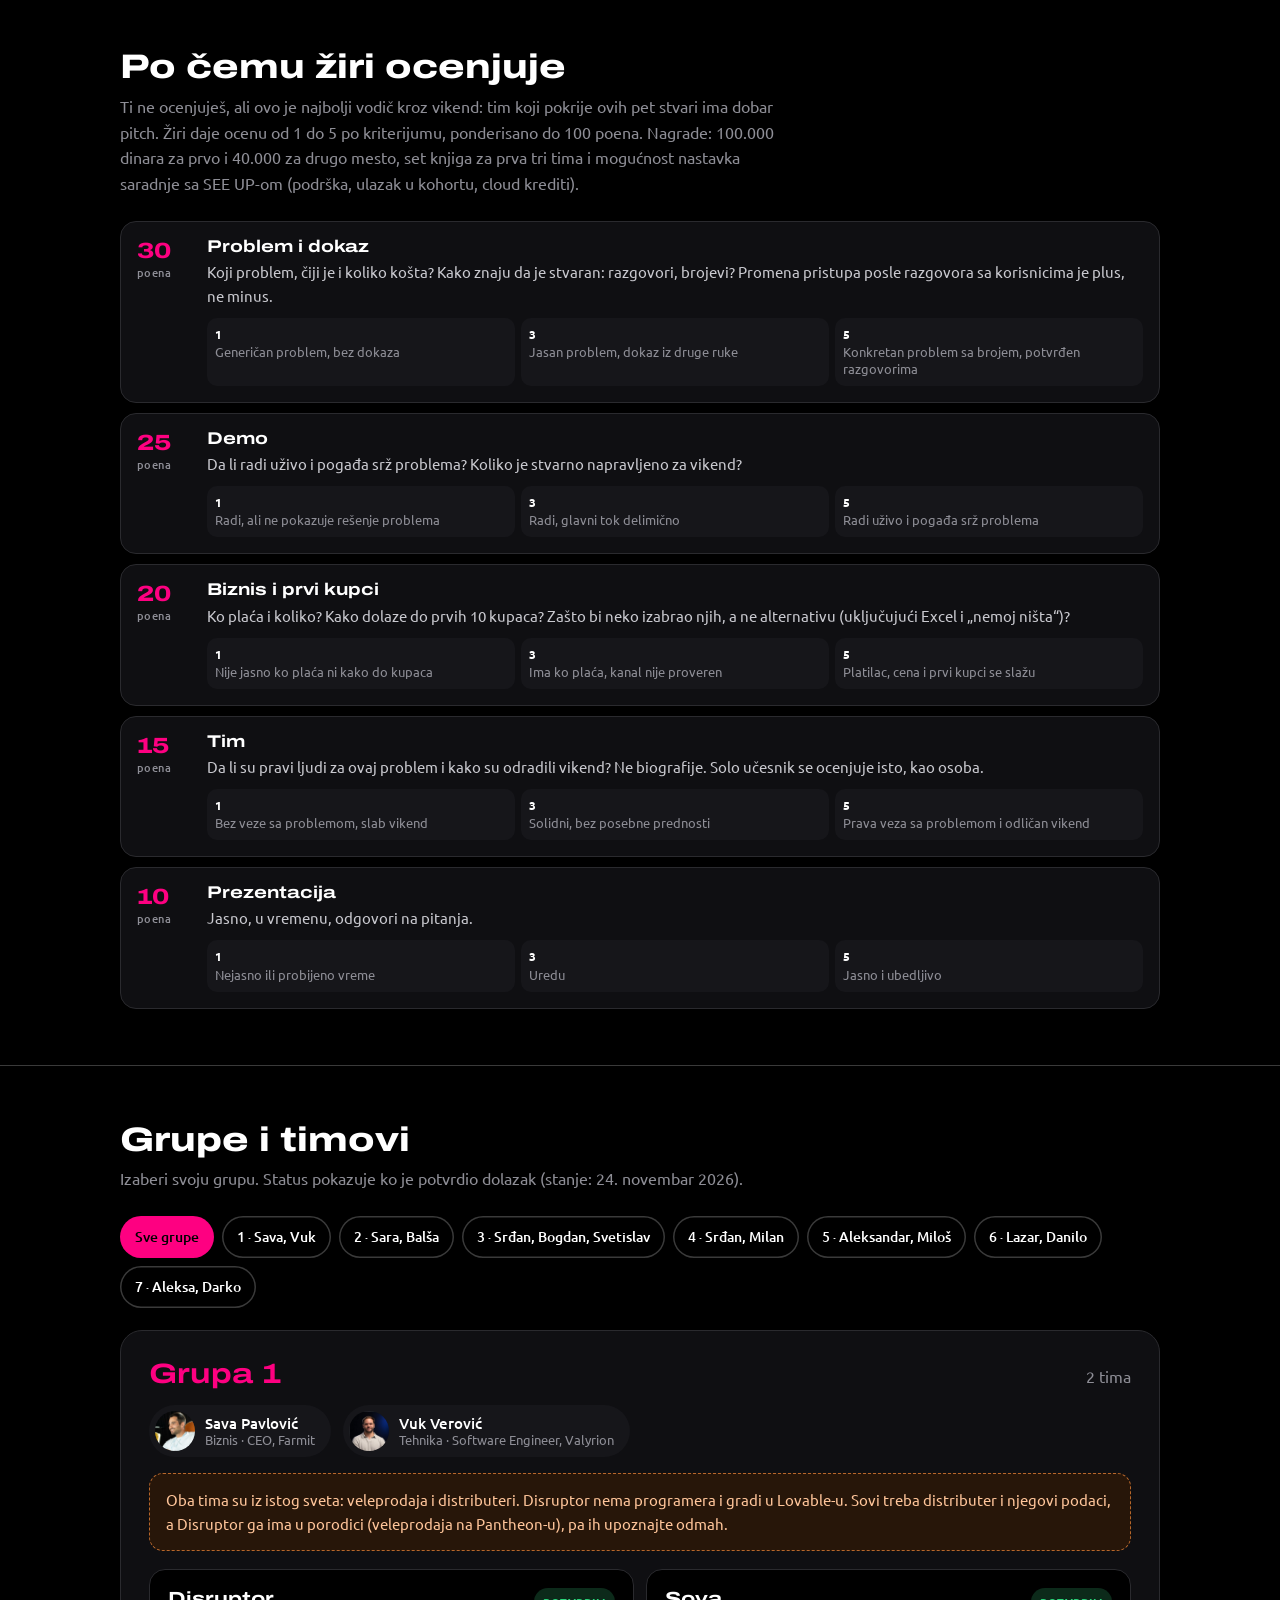
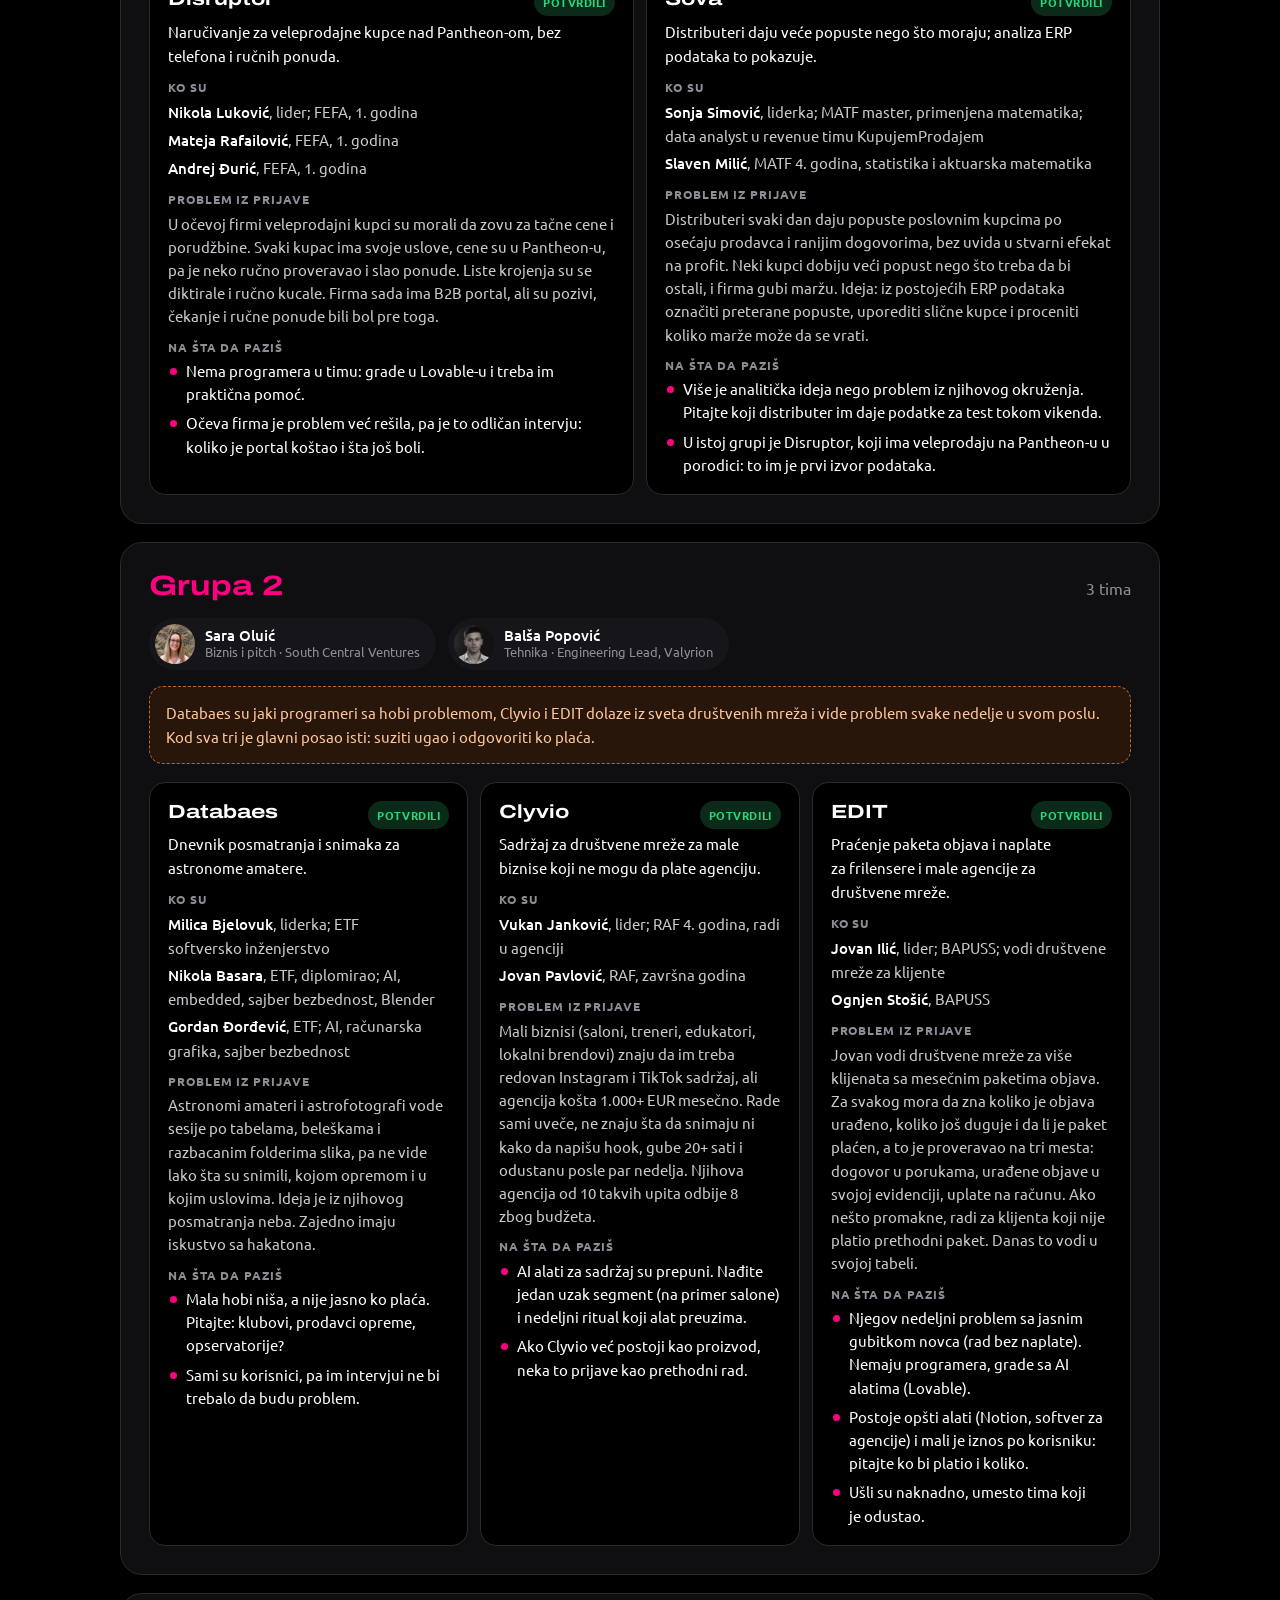
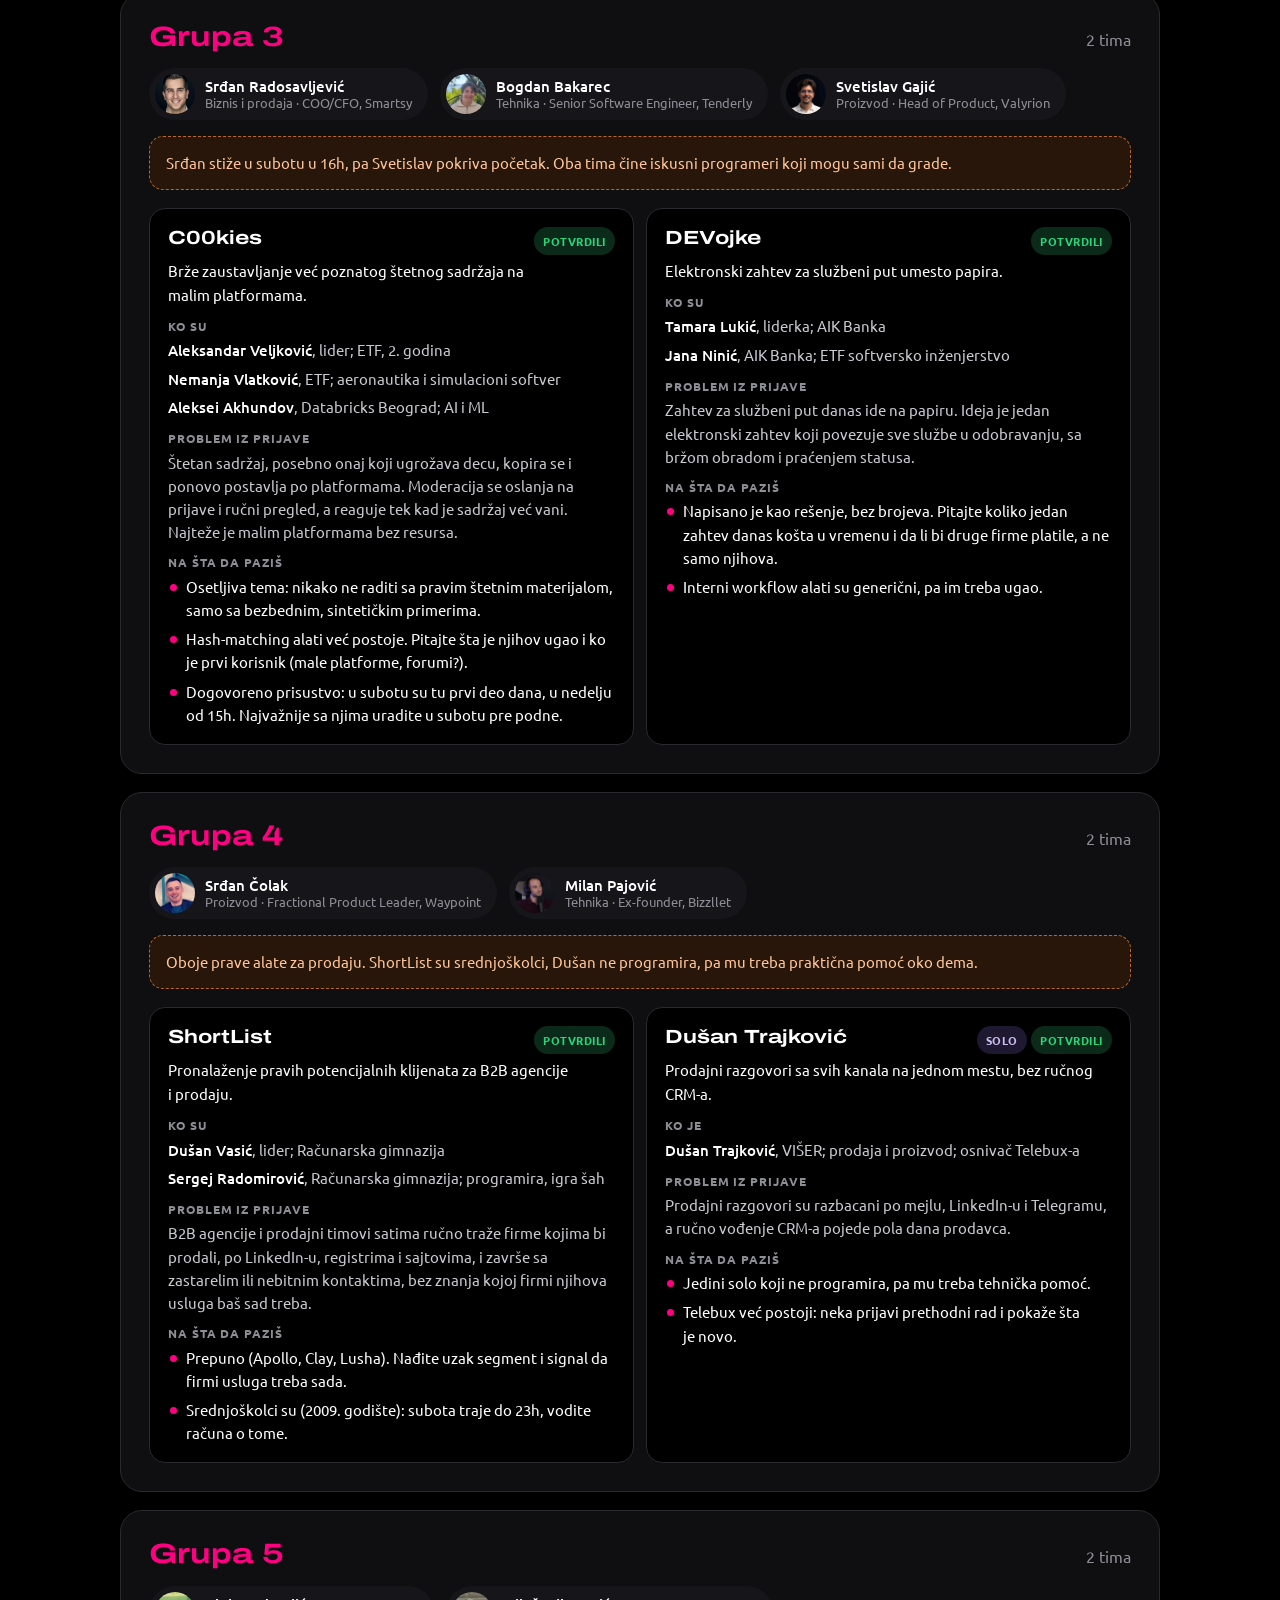
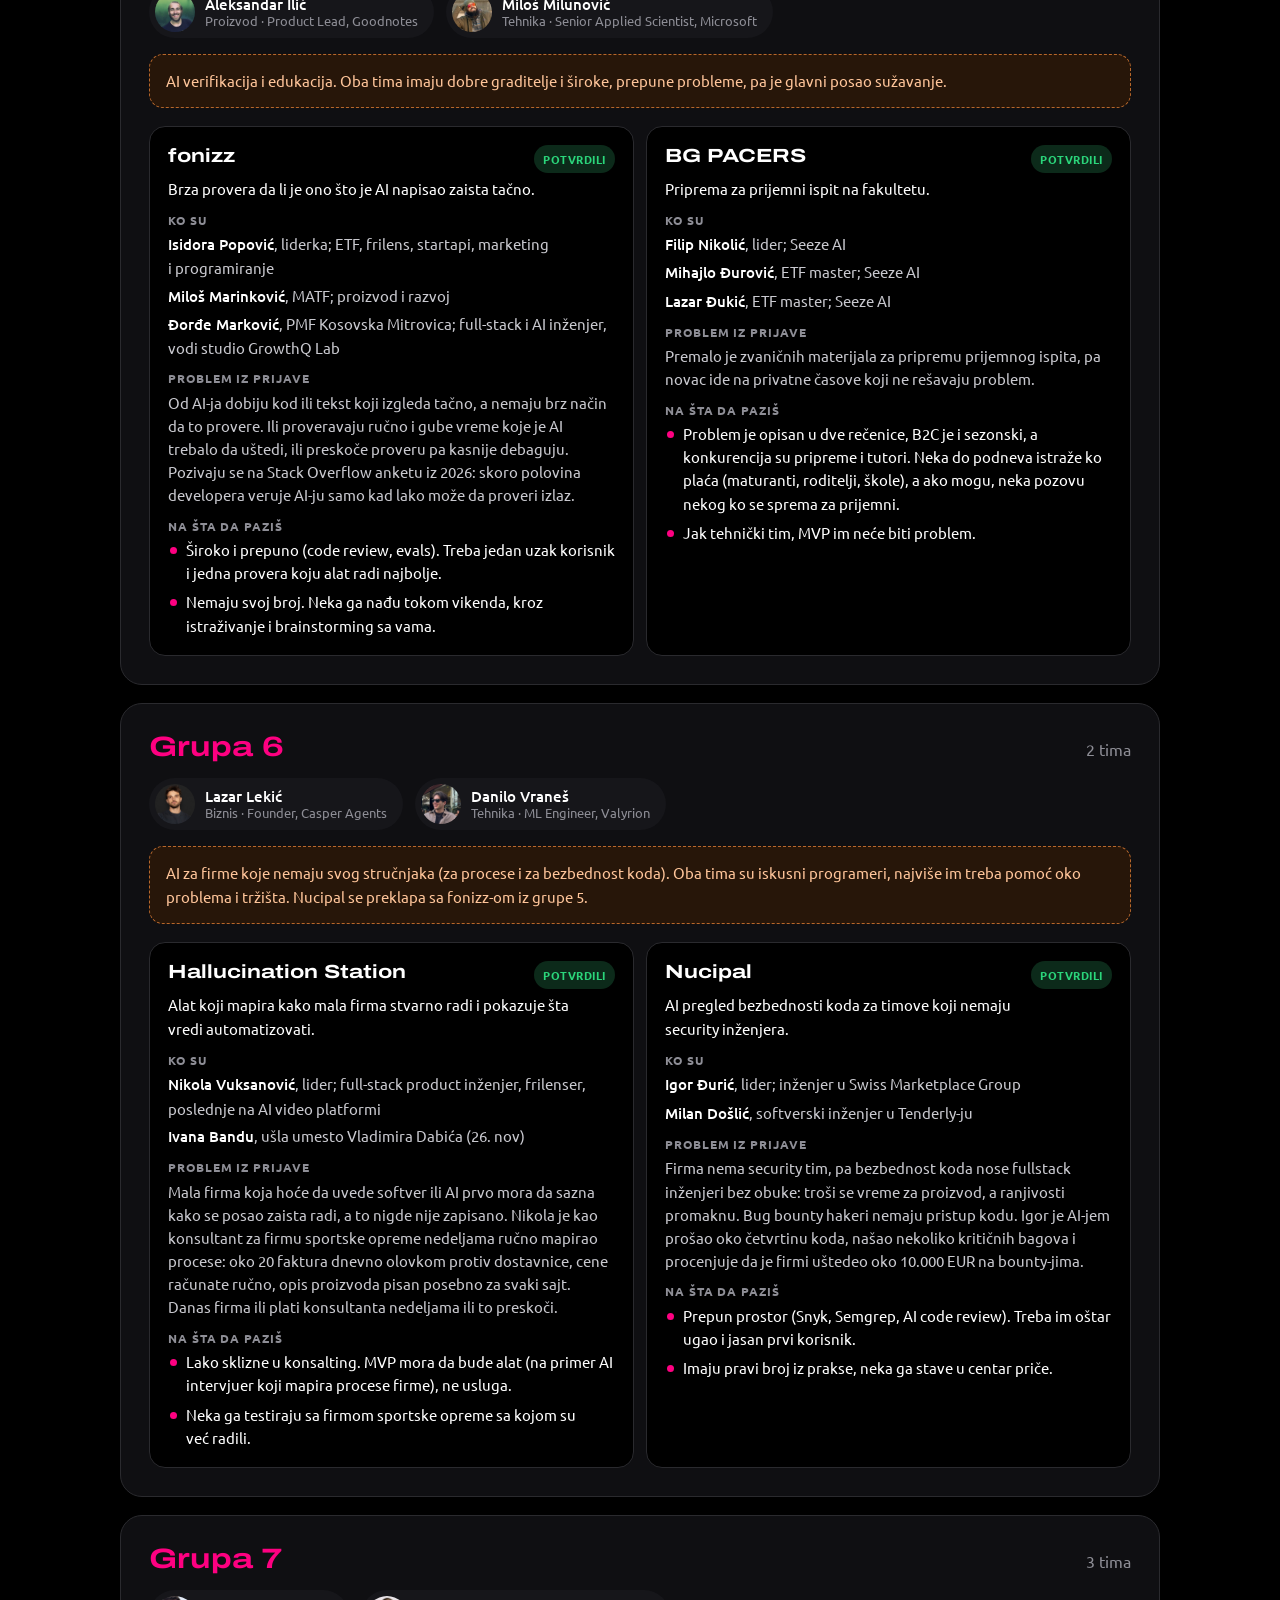
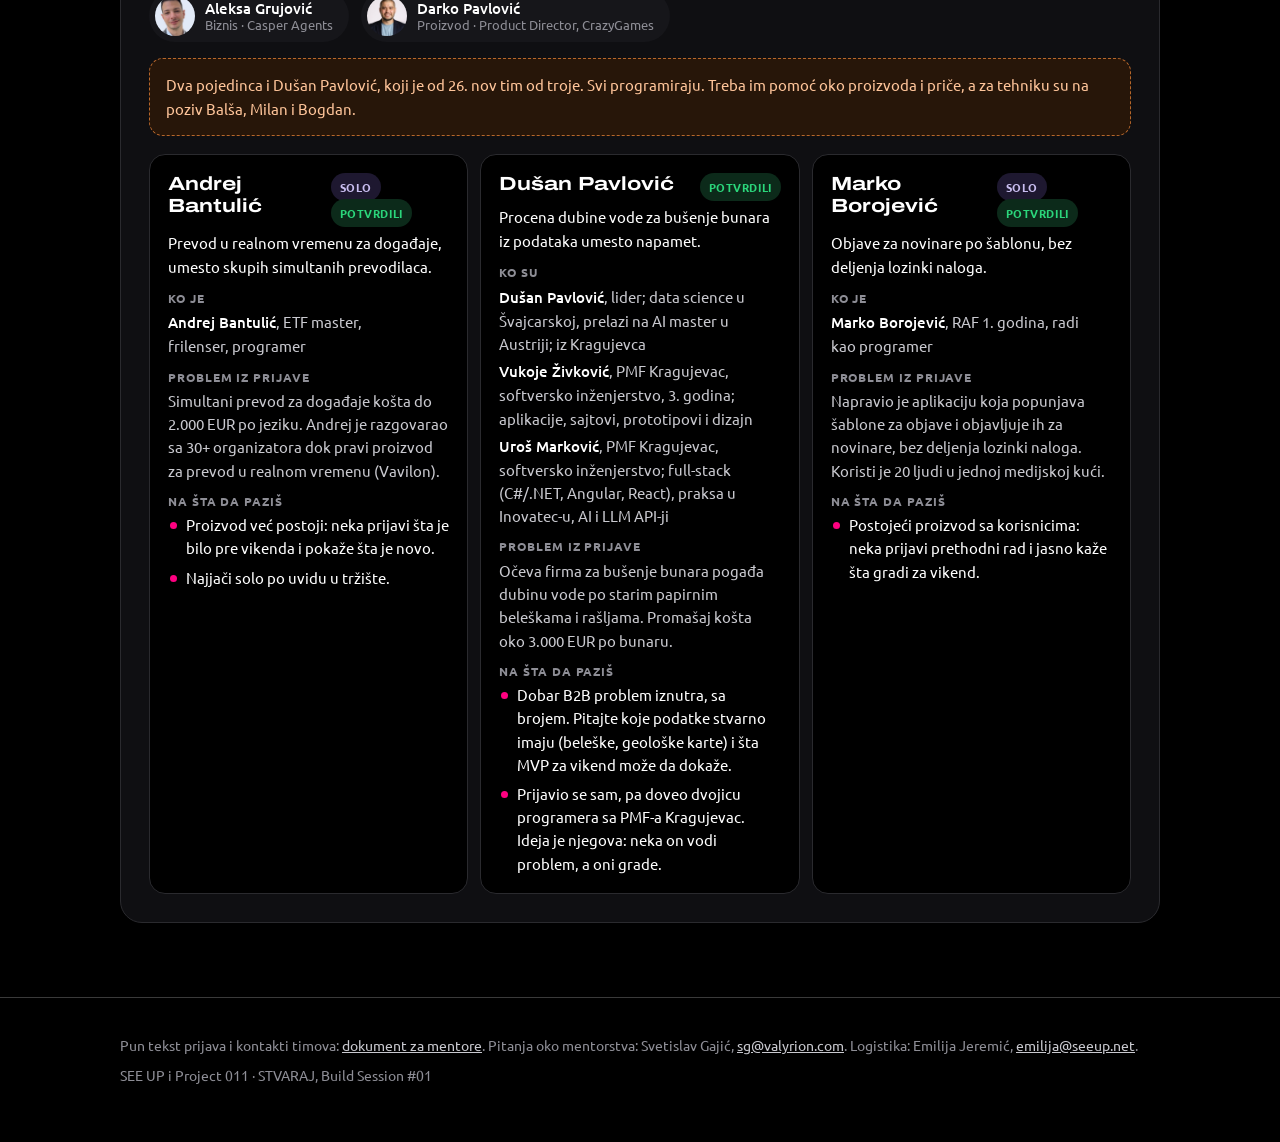
==== commit 58ac6d26: "Učesnici: uputstvo za Lovable kredite (100 po učesniku, kod u mejlu); timovi: Ivana Bandu umesto Vla" ====
--- a/mentori.html
+++ b/mentori.html
@@ -34,7 +34,7 @@
     <div class="cinjenice">
       <span><b>28. i 29. novembar</b></span>
       <span><b>CDT Hub</b>, Kneza Miloša 12, 6. sprat</span>
-      <span><b>12 timova i 4 pojedinca</b>, 7 mentorskih grupa</span>
+      <span><b>13 timova i 3 pojedinca</b>, 7 mentorskih grupa</span>
     </div>
   </div>
 
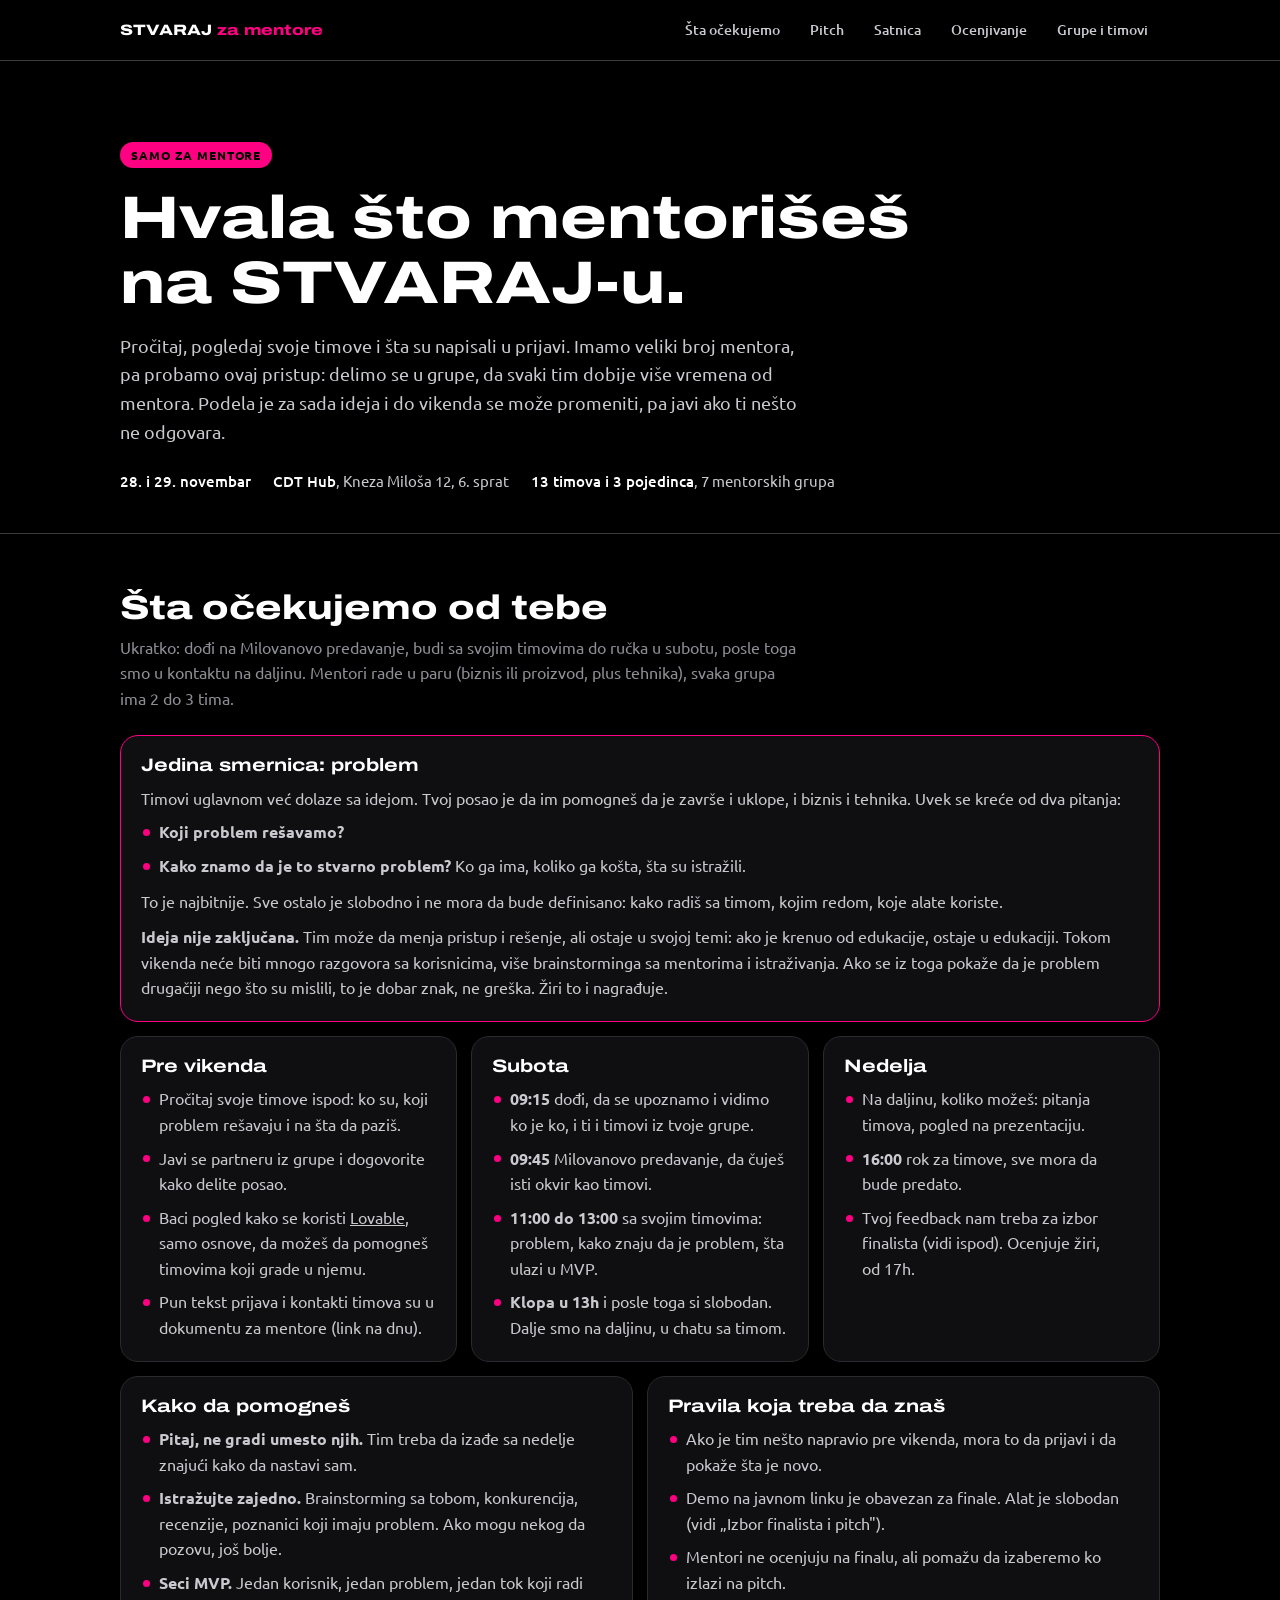
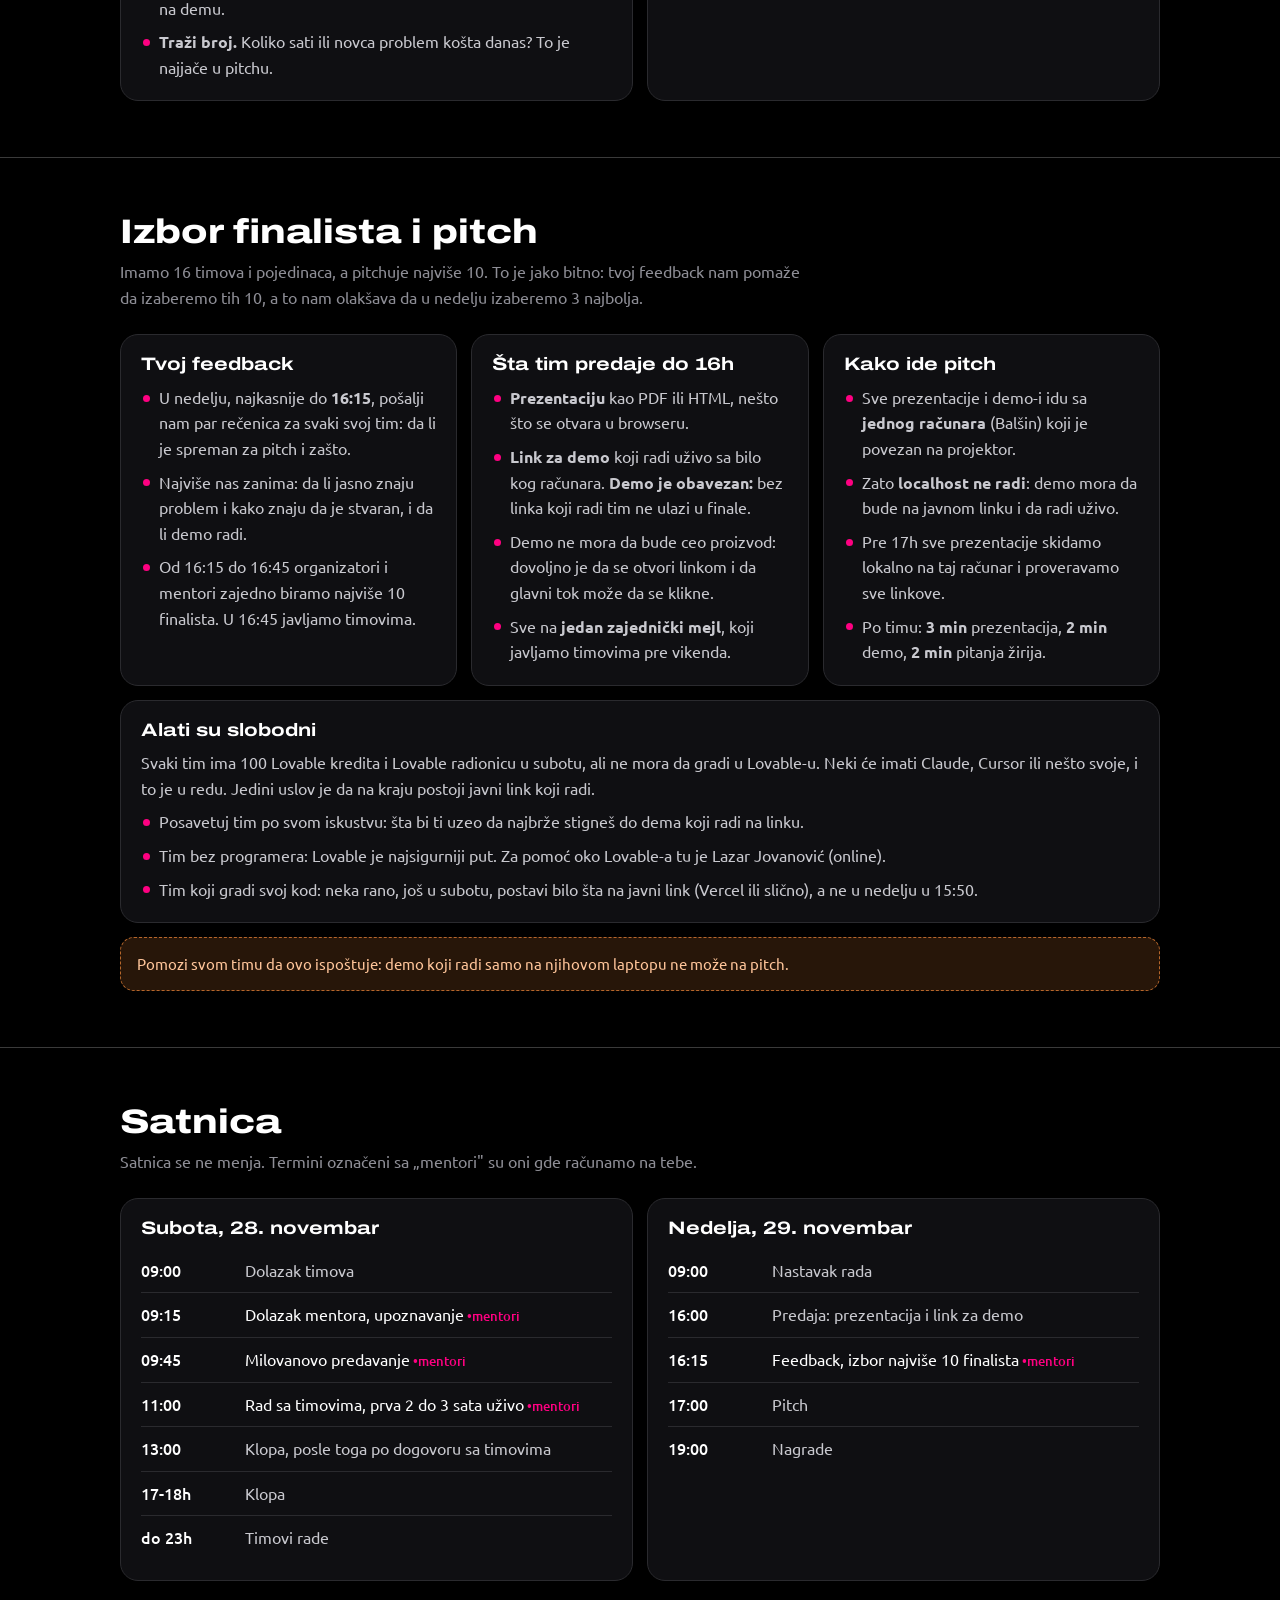
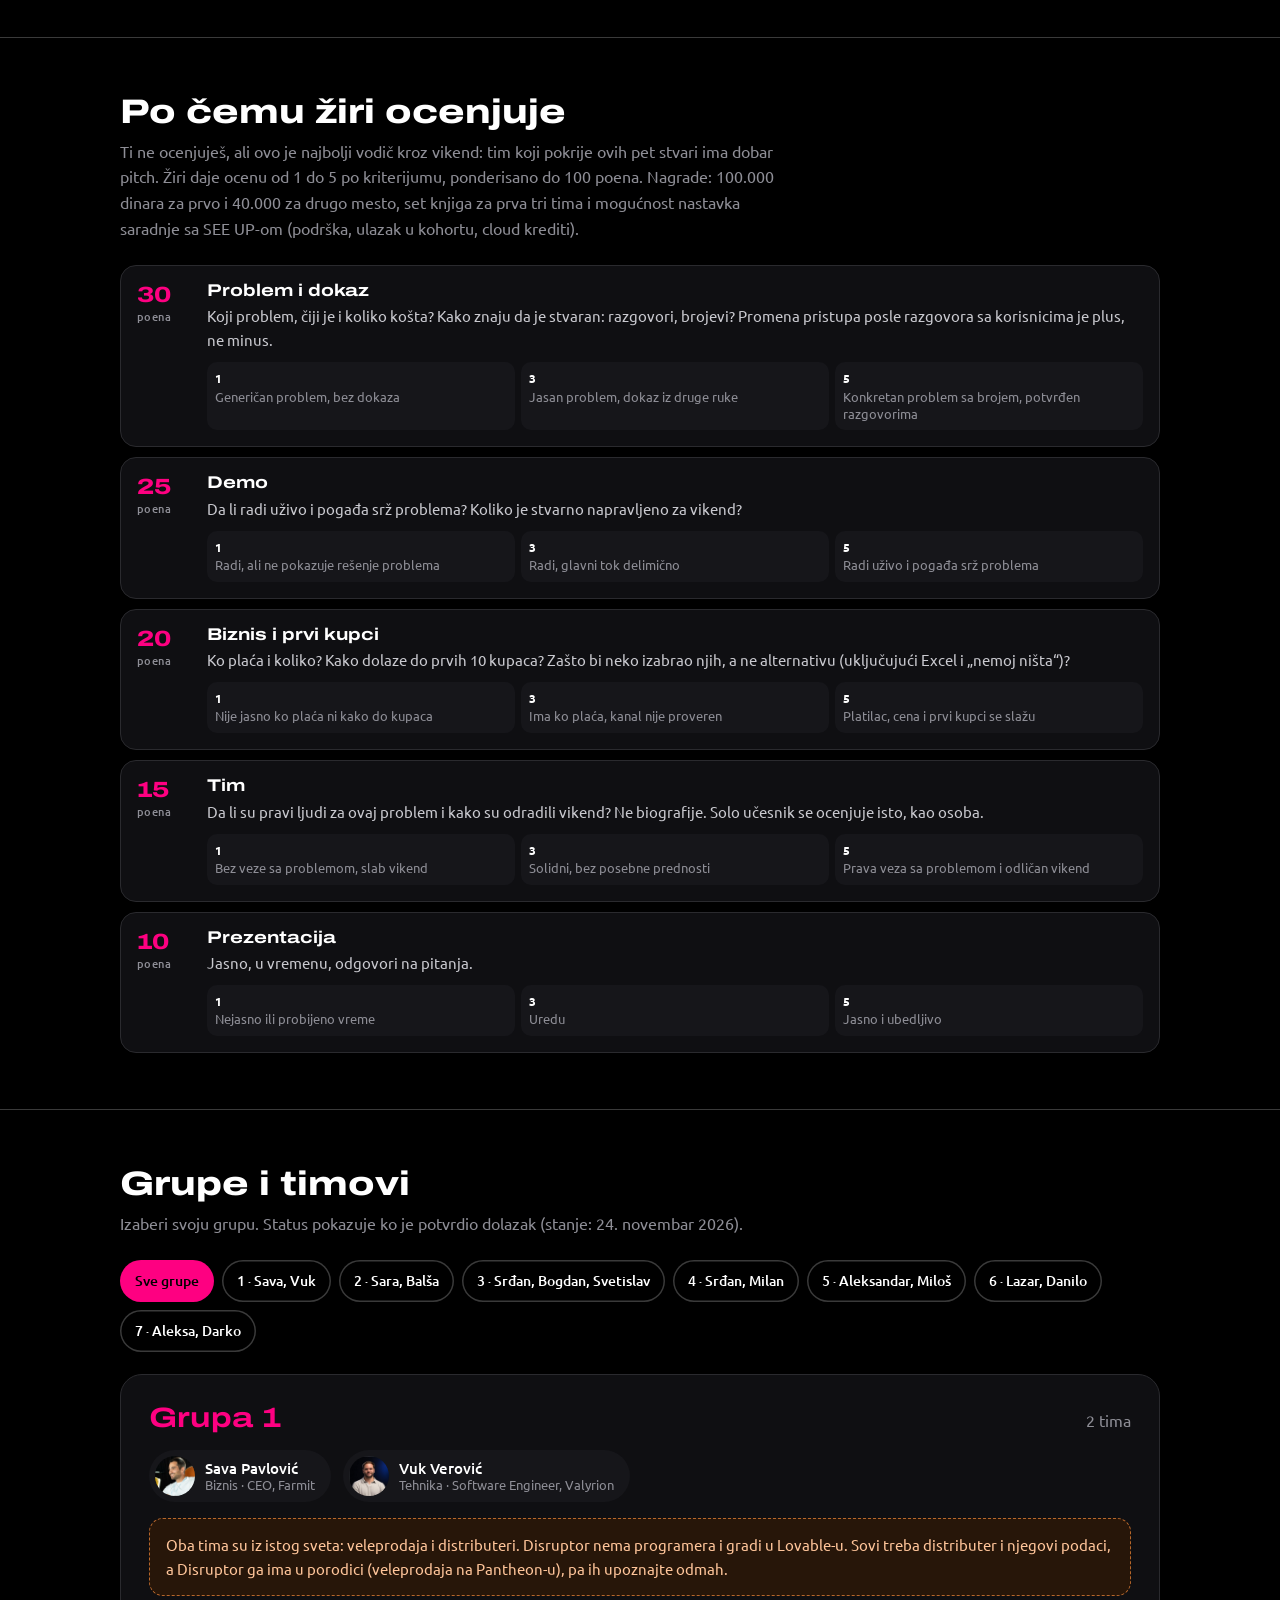
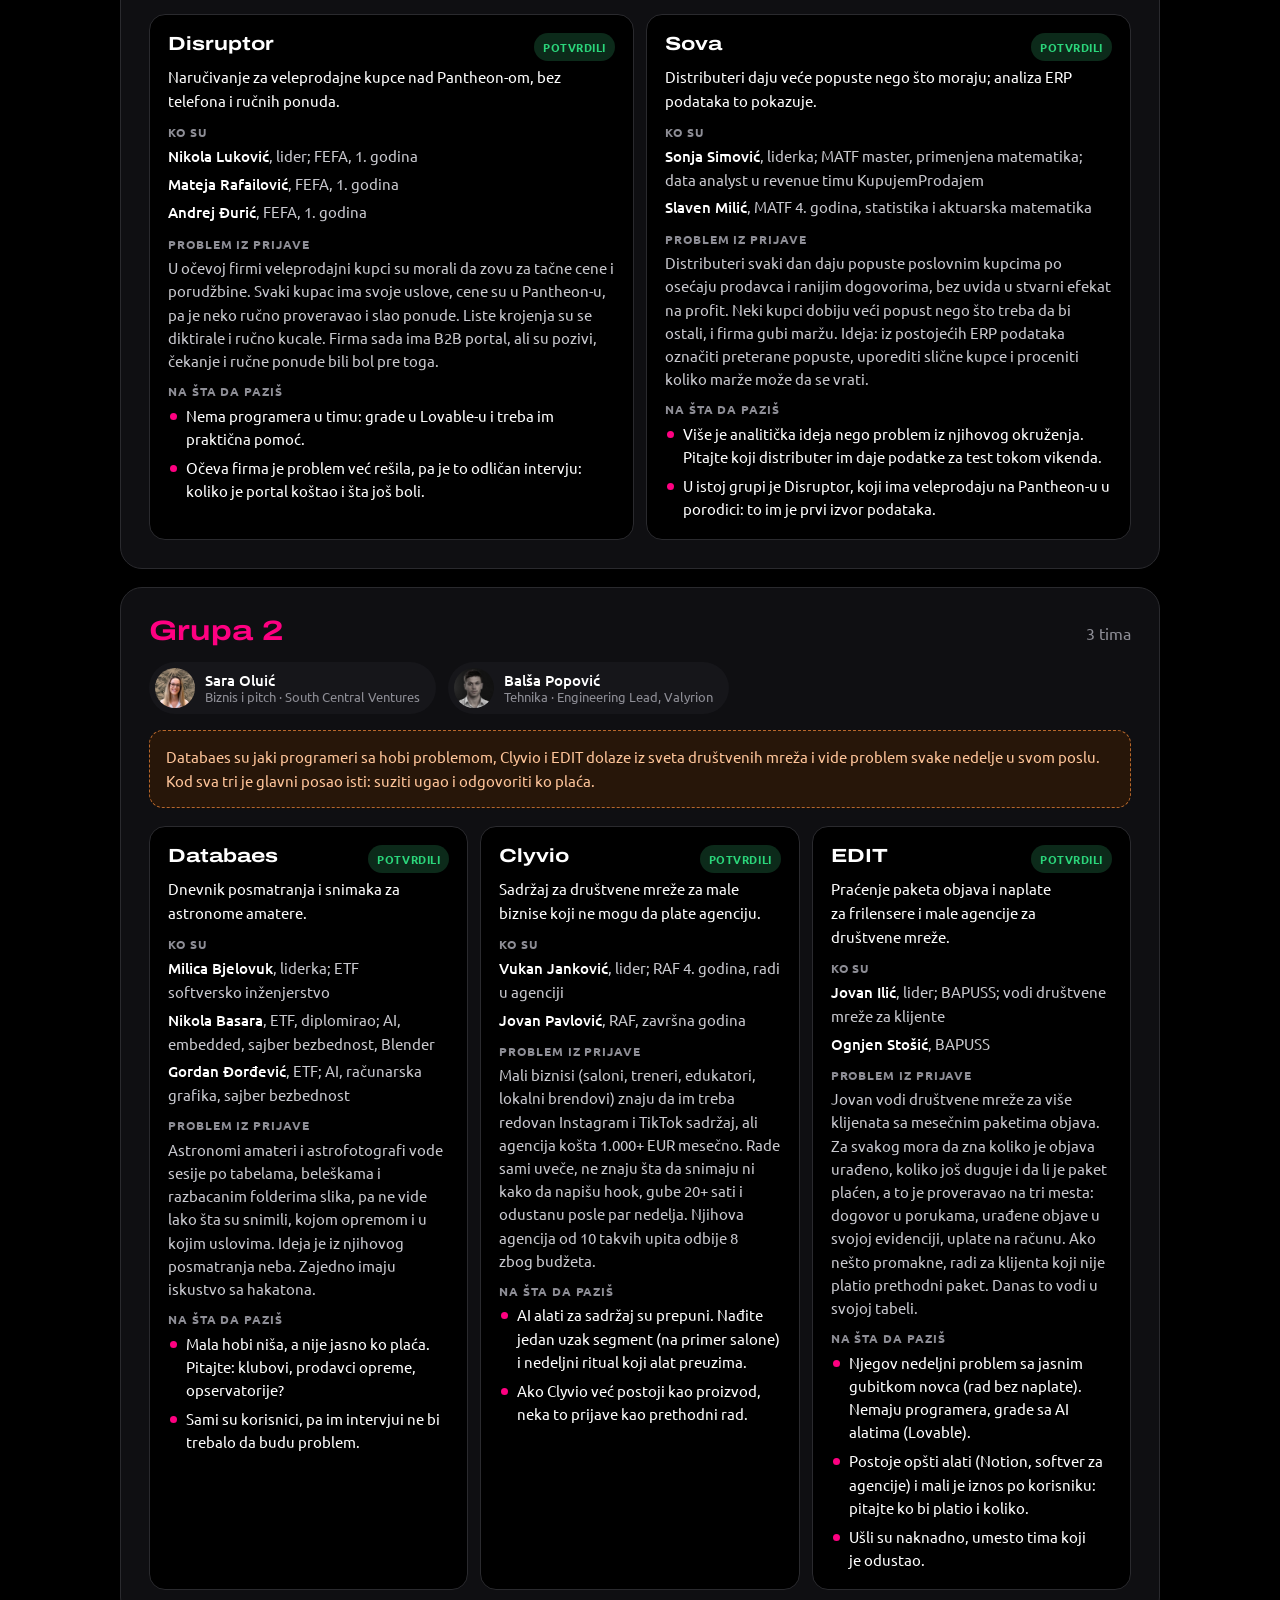
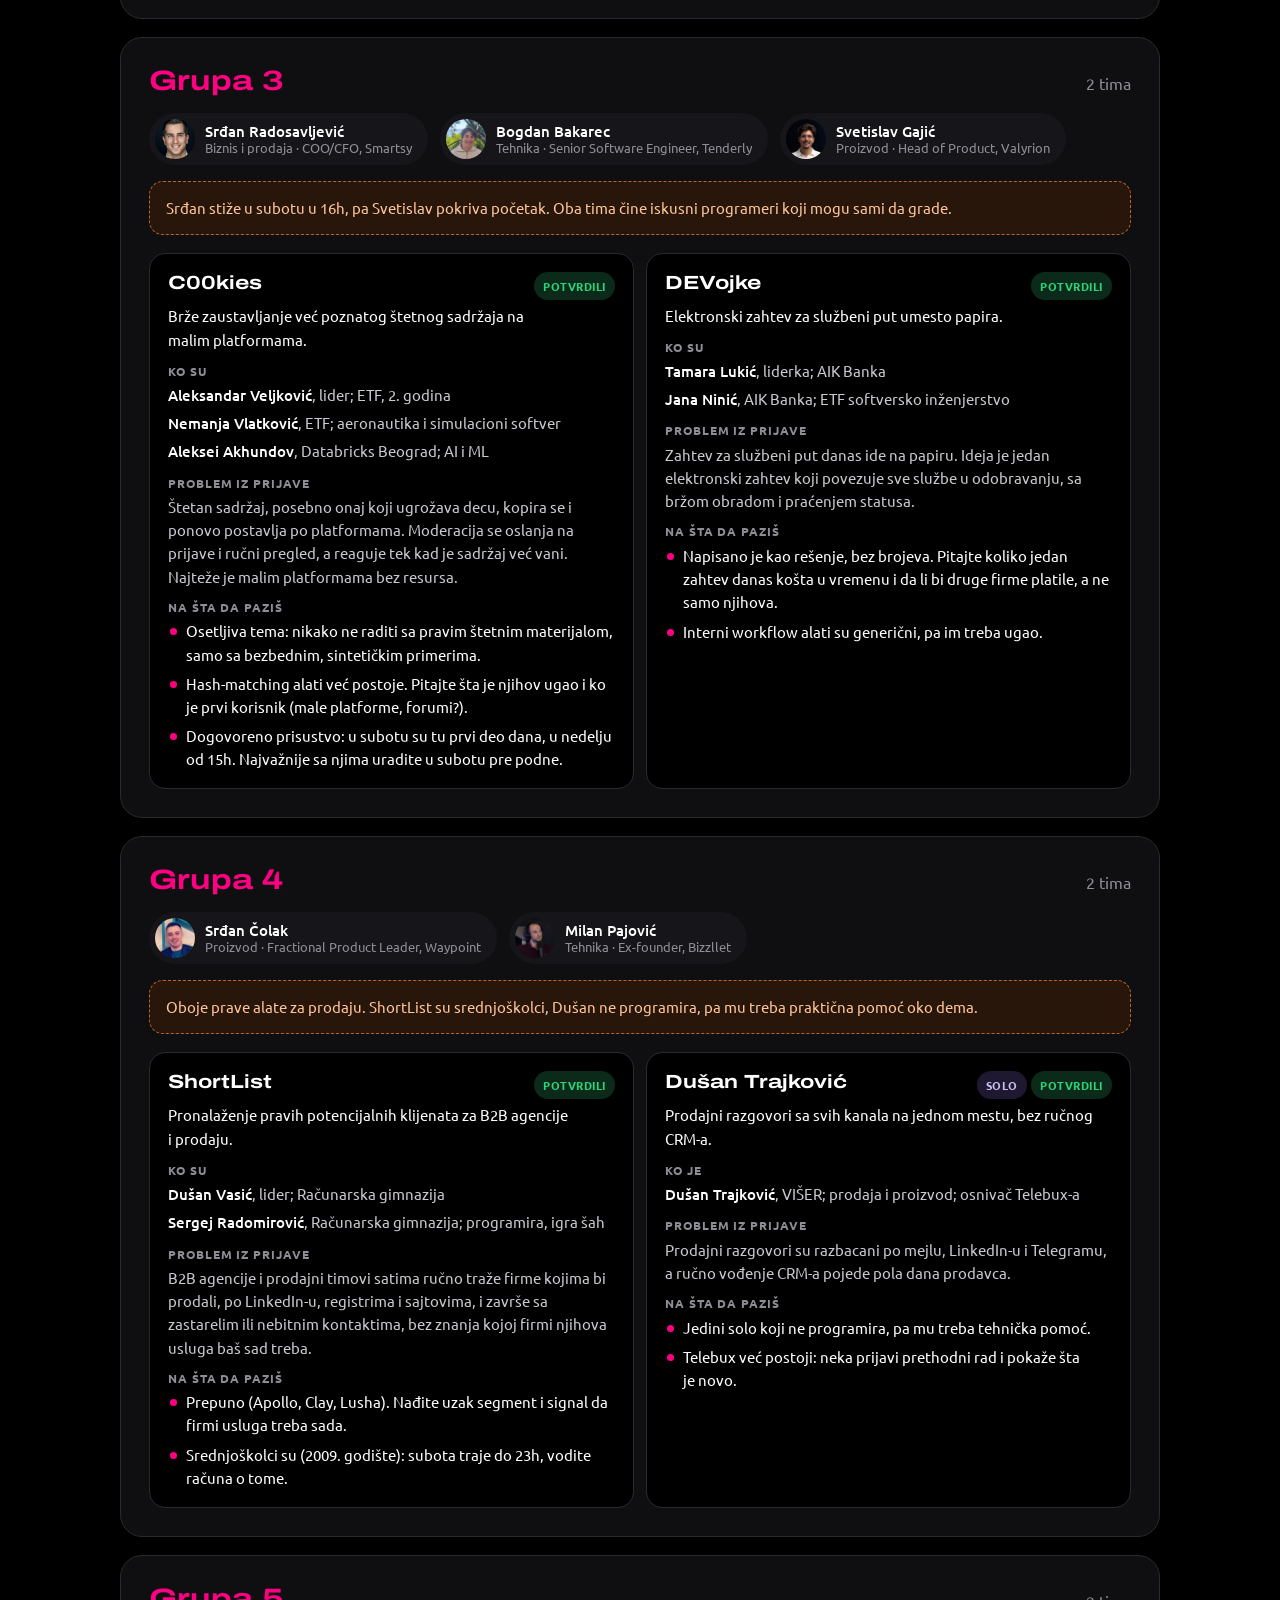
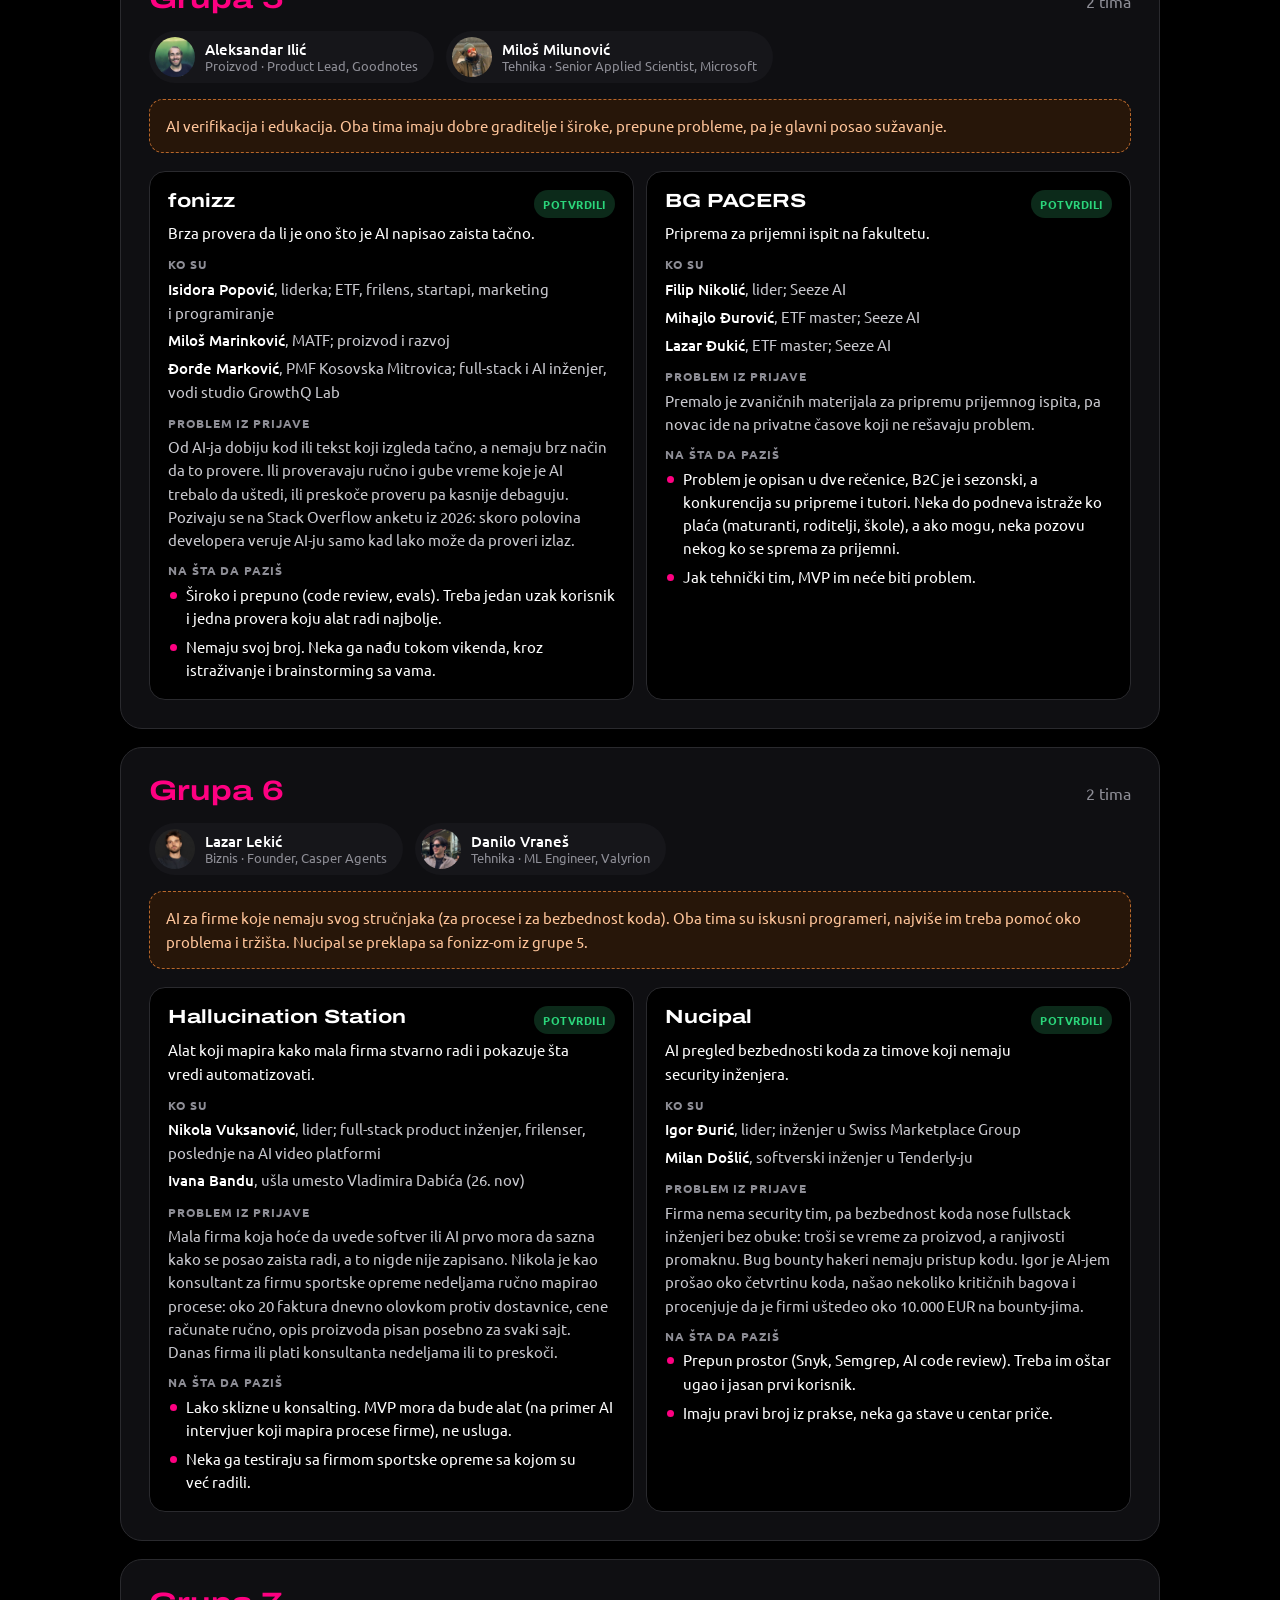
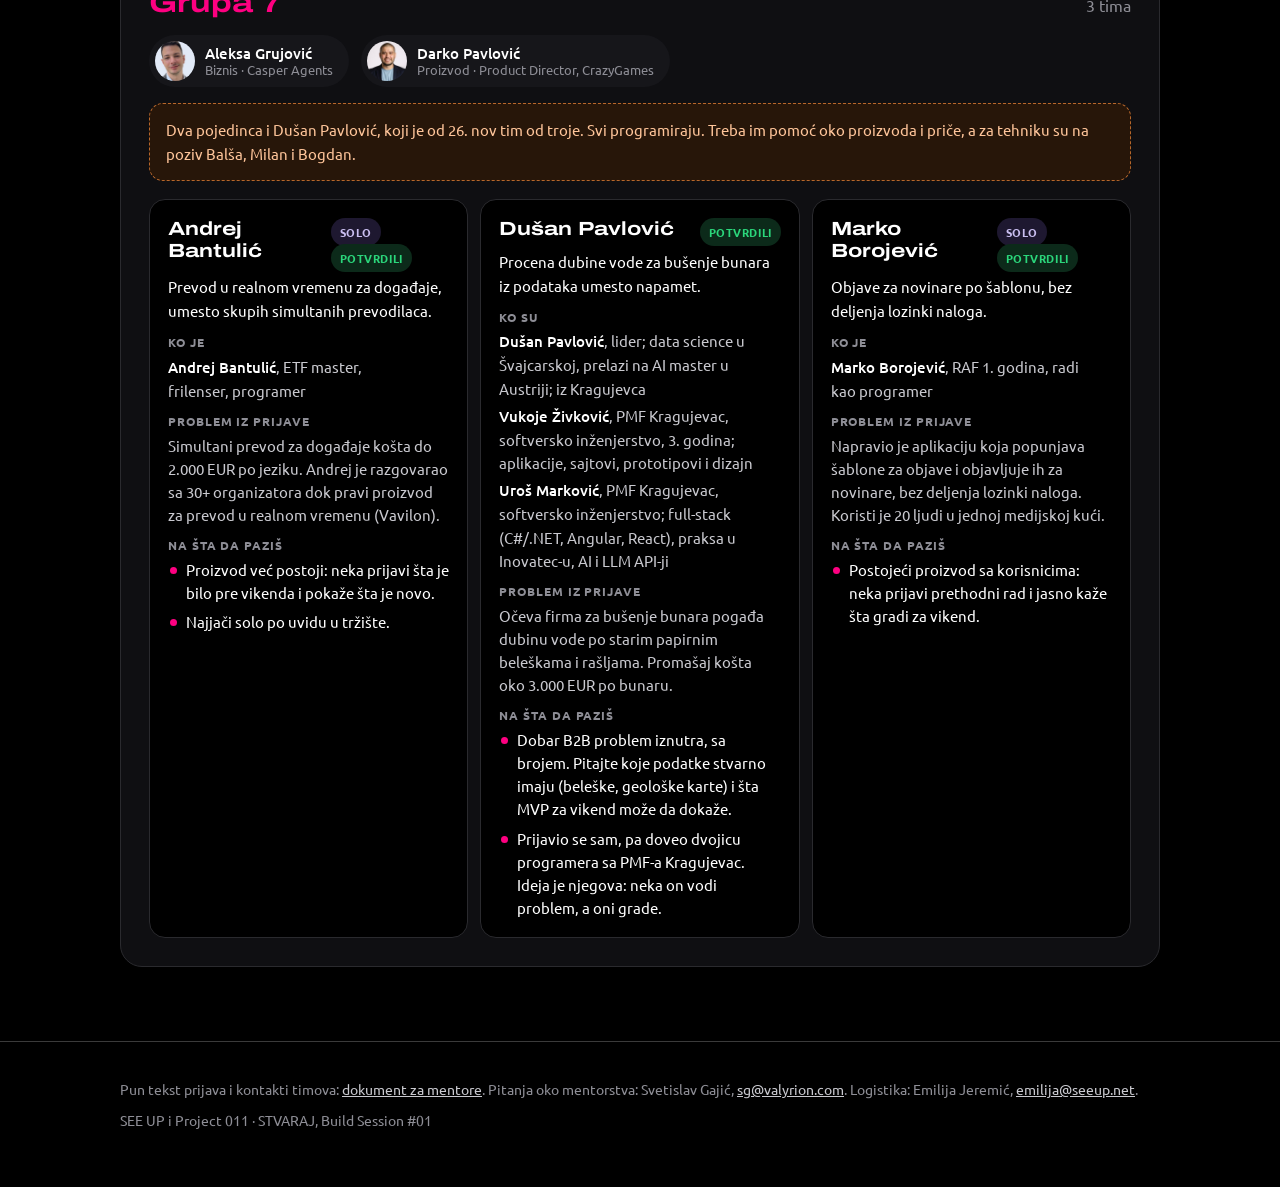
==== commit 7b56c76d: "Satnica: ručak je sada klopa, plus klopa u subotu 17-18h (početna, učesnici, mentori) Co-Authored-By" ====
--- a/mentori.html
+++ b/mentori.html
@@ -70,7 +70,7 @@
             <li><b>09:15</b> dođi, da se upoznamo i vidimo ko je ko, i ti i timovi iz tvoje grupe.</li>
             <li><b>09:45</b> Milovanovo predavanje, da čuješ isti okvir kao timovi.</li>
             <li><b>11:00 do 13:00</b> sa svojim timovima: problem, kako znaju da je problem, šta ulazi u MVP.</li>
-            <li><b>Ručak u 13h</b> i posle toga si slobodan. Dalje smo na daljinu, u chatu sa timom.</li>
+            <li><b>Klopa u 13h</b> i posle toga si slobodan. Dalje smo na daljinu, u chatu sa timom.</li>
           </ul>
         </div>
         <div class="kartica">
@@ -163,7 +163,8 @@
             <li><time>09:15</time><span class="mentor">Dolazak mentora, upoznavanje</span></li>
             <li><time>09:45</time><span class="mentor">Milovanovo predavanje</span></li>
             <li><time>11:00</time><span class="mentor">Rad sa timovima, prva 2 do 3 sata uživo</span></li>
-            <li><time>13:00</time><span>Ručak, posle toga po dogovoru sa timovima</span></li>
+            <li><time>13:00</time><span>Klopa, posle toga po dogovoru sa timovima</span></li>
+            <li><time>17-18h</time><span>Klopa</span></li>
             <li><time>do 23h</time><span>Timovi rade</span></li>
           </ol>
         </div>
